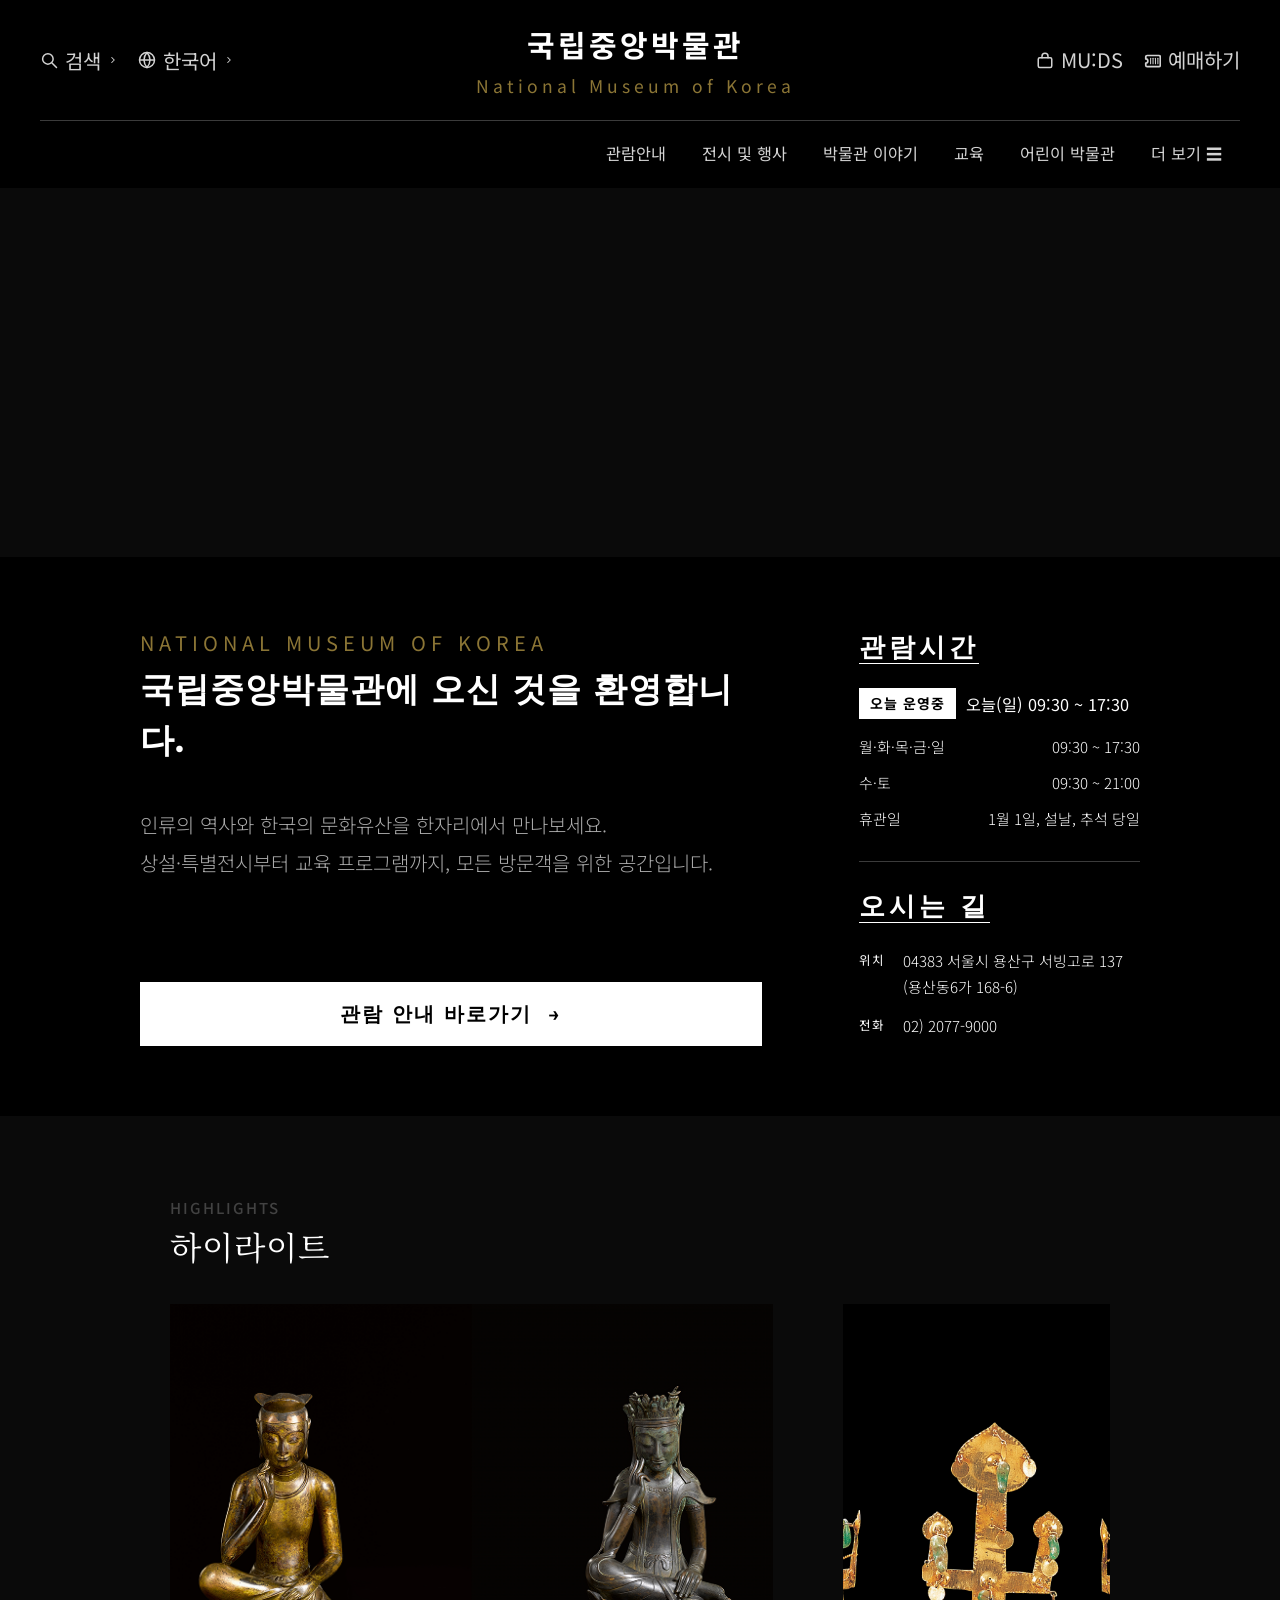
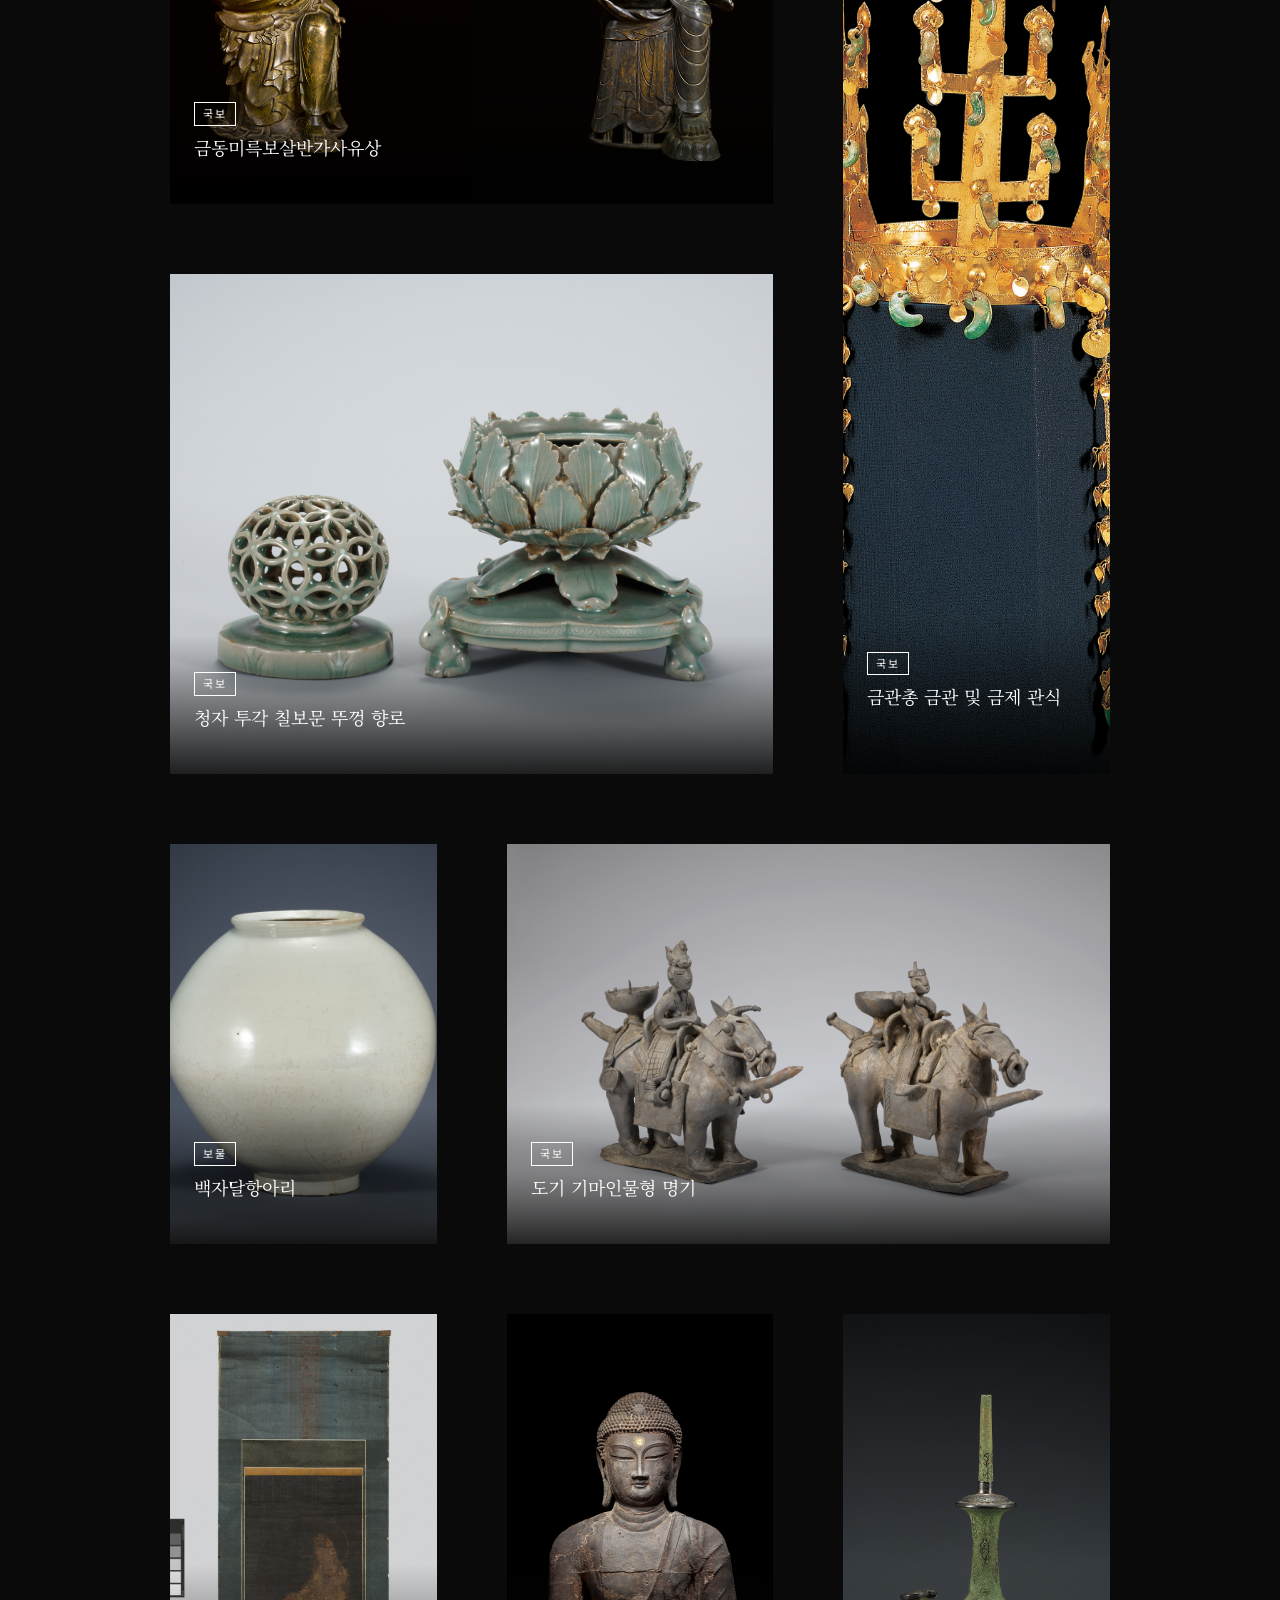
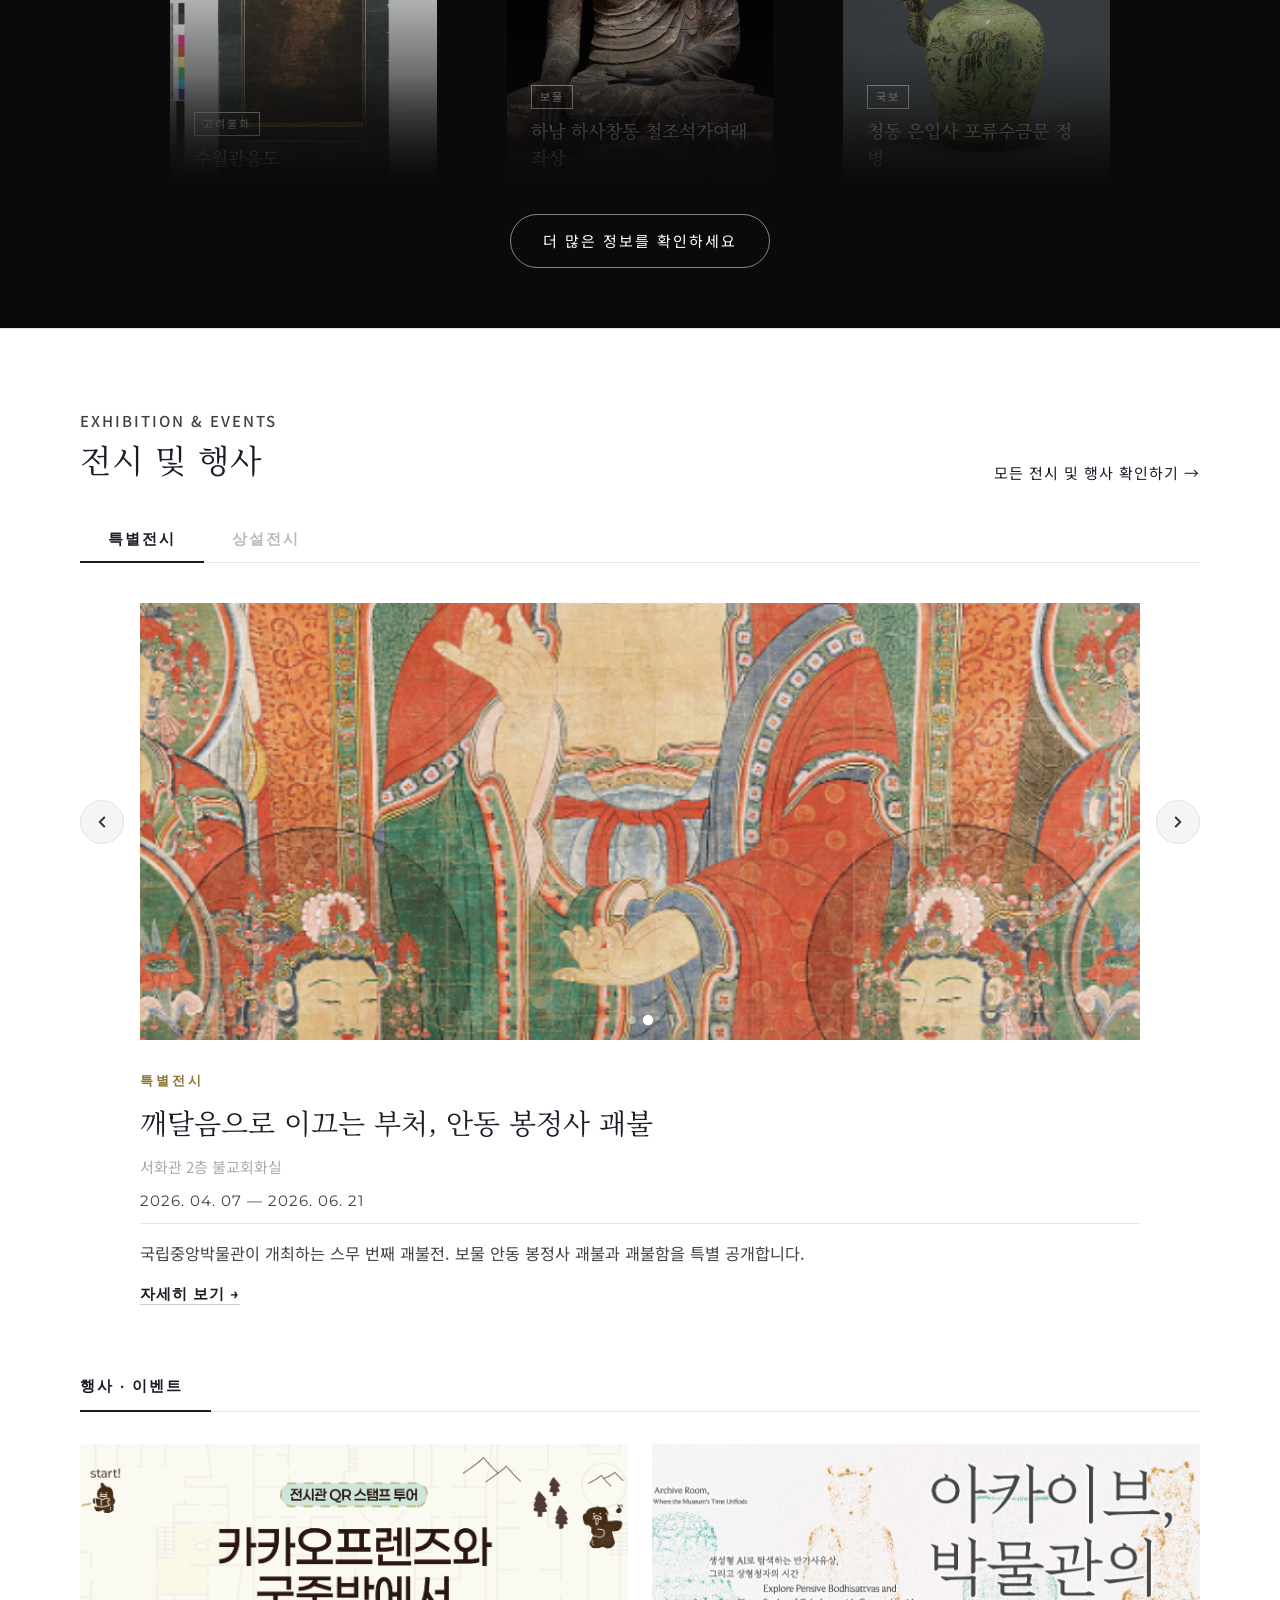
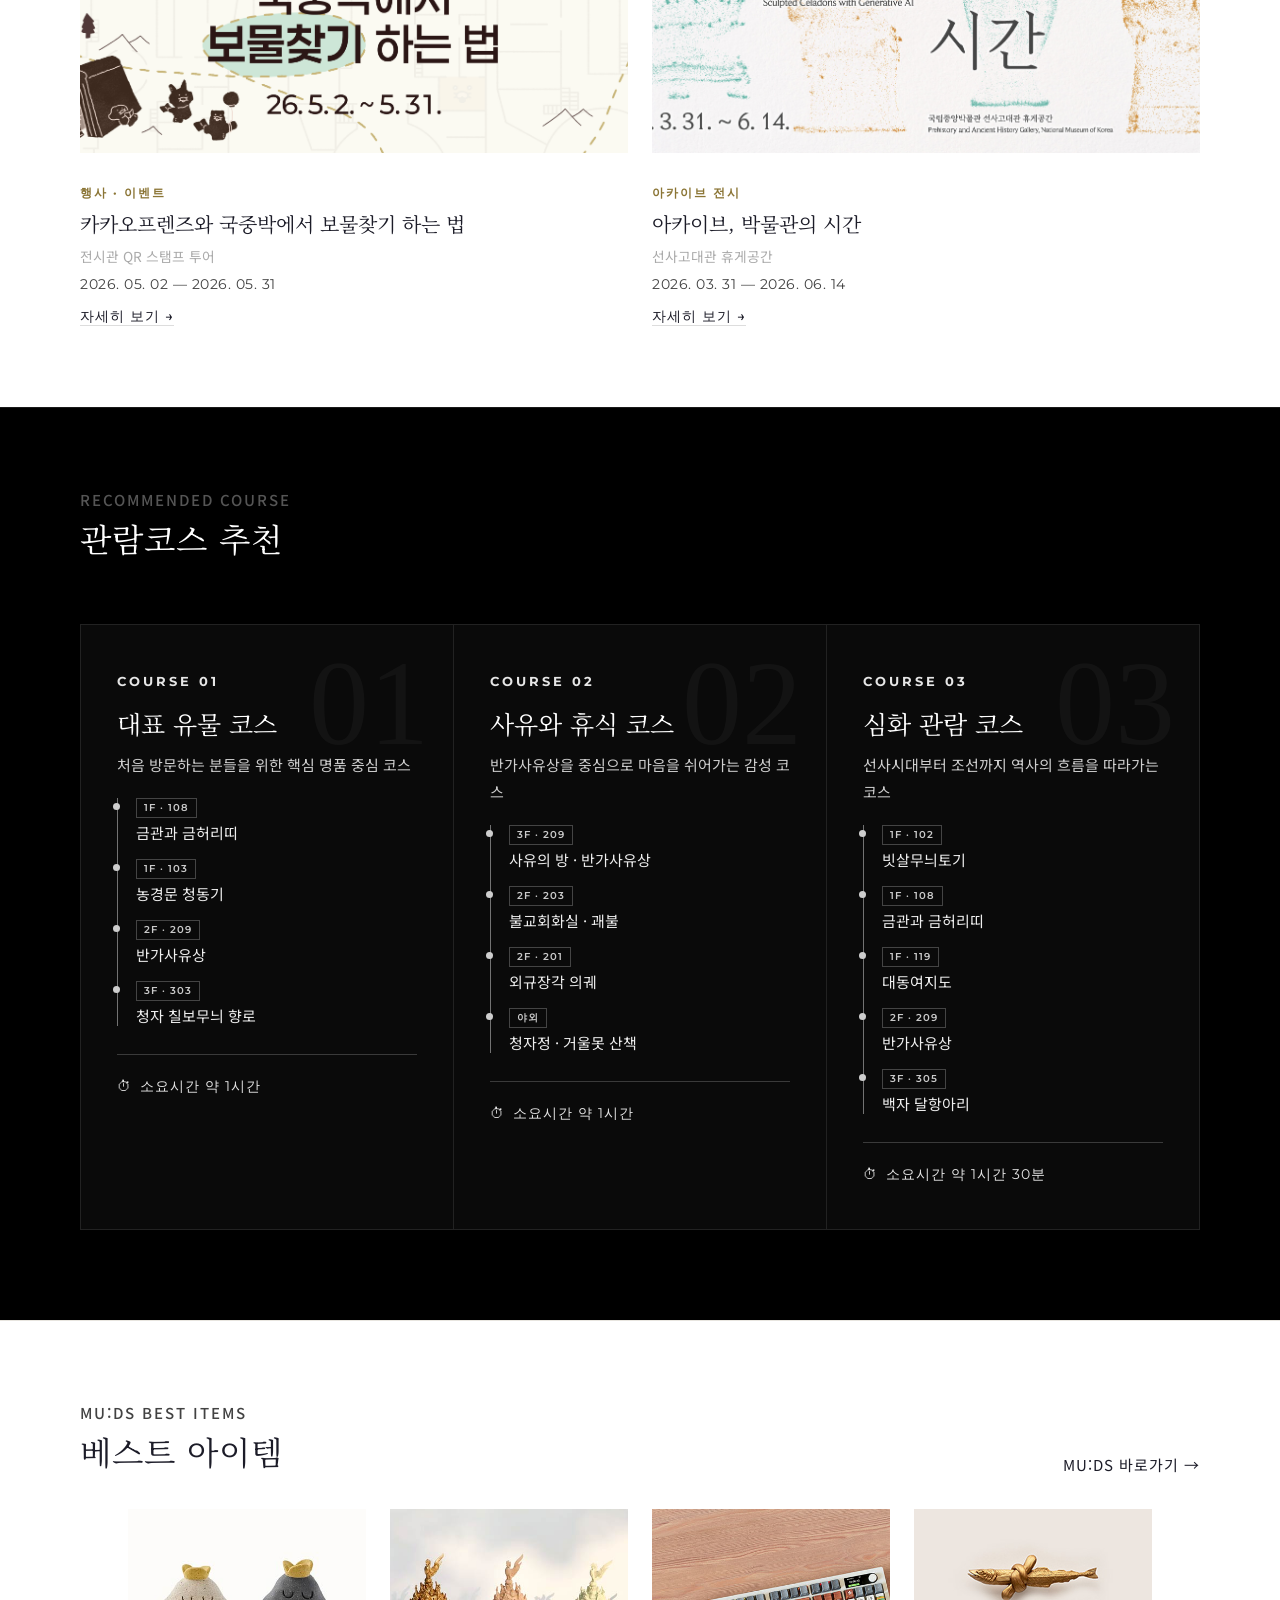
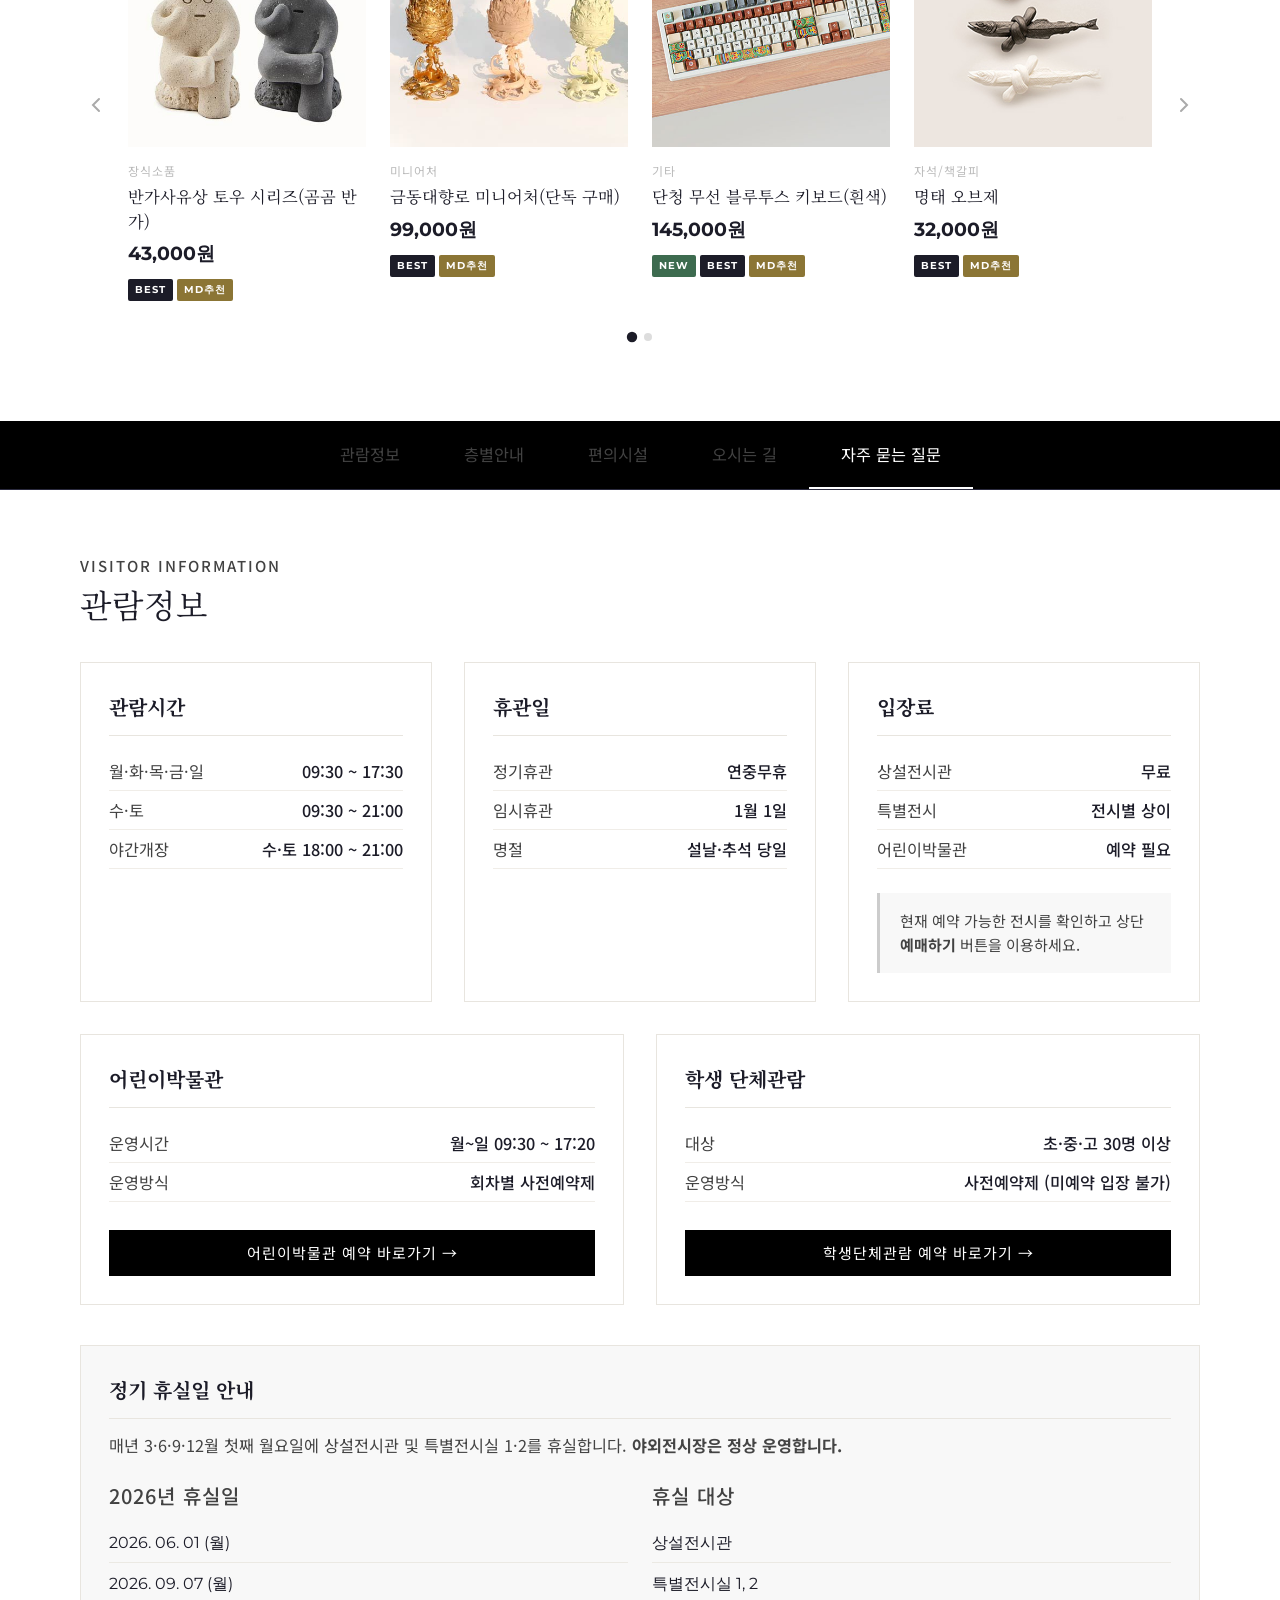
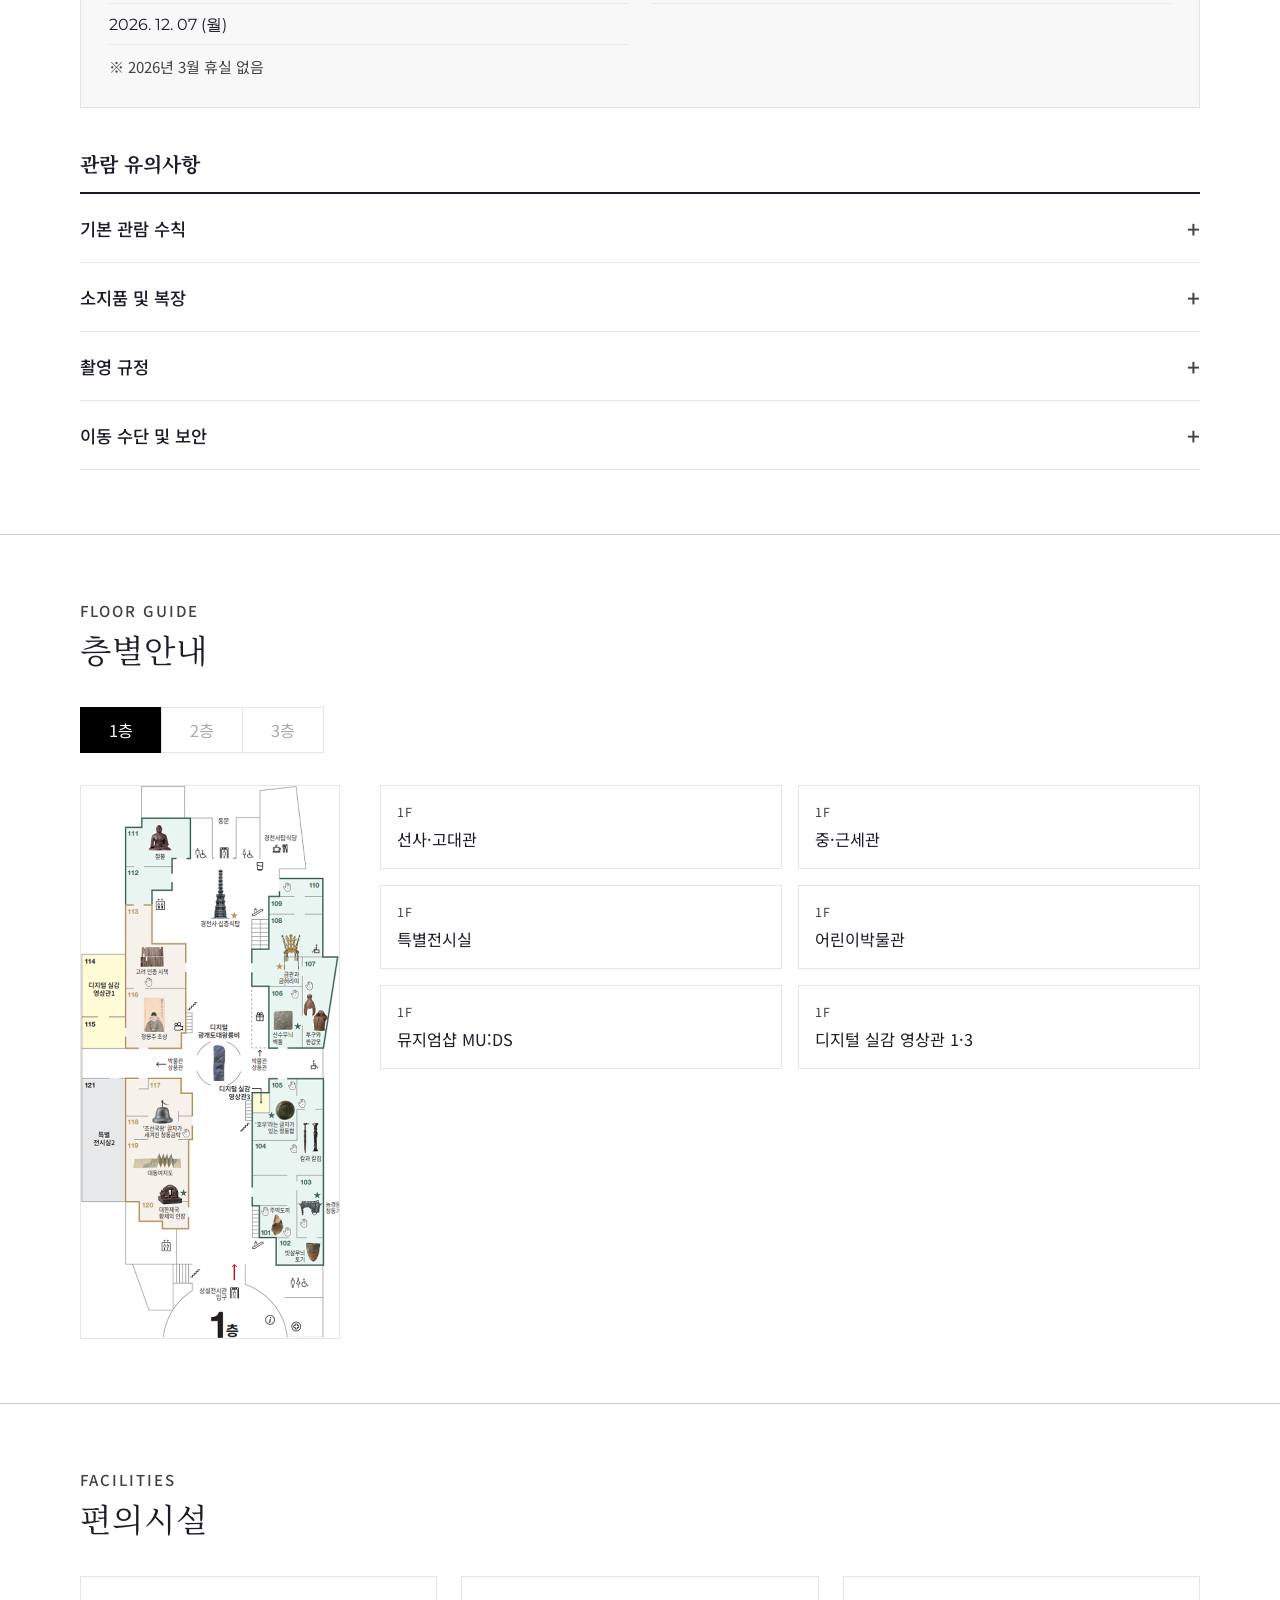
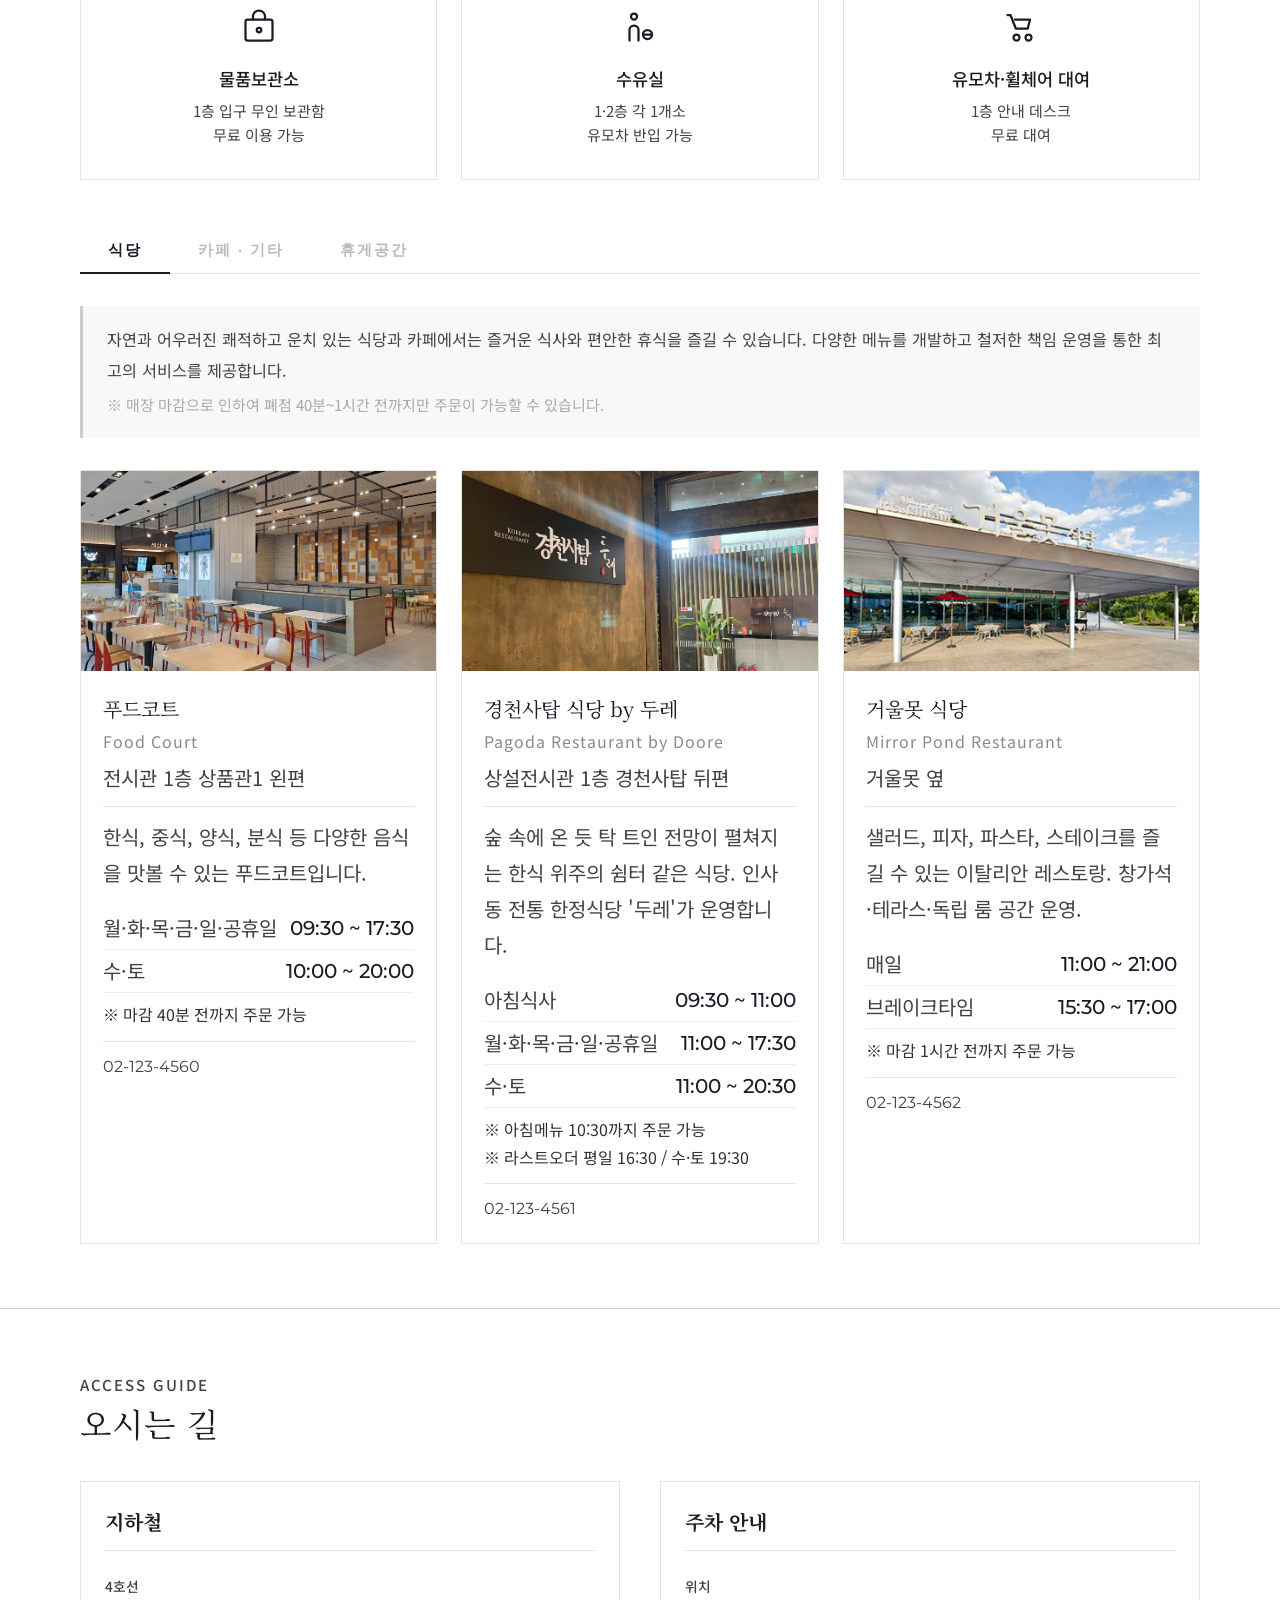
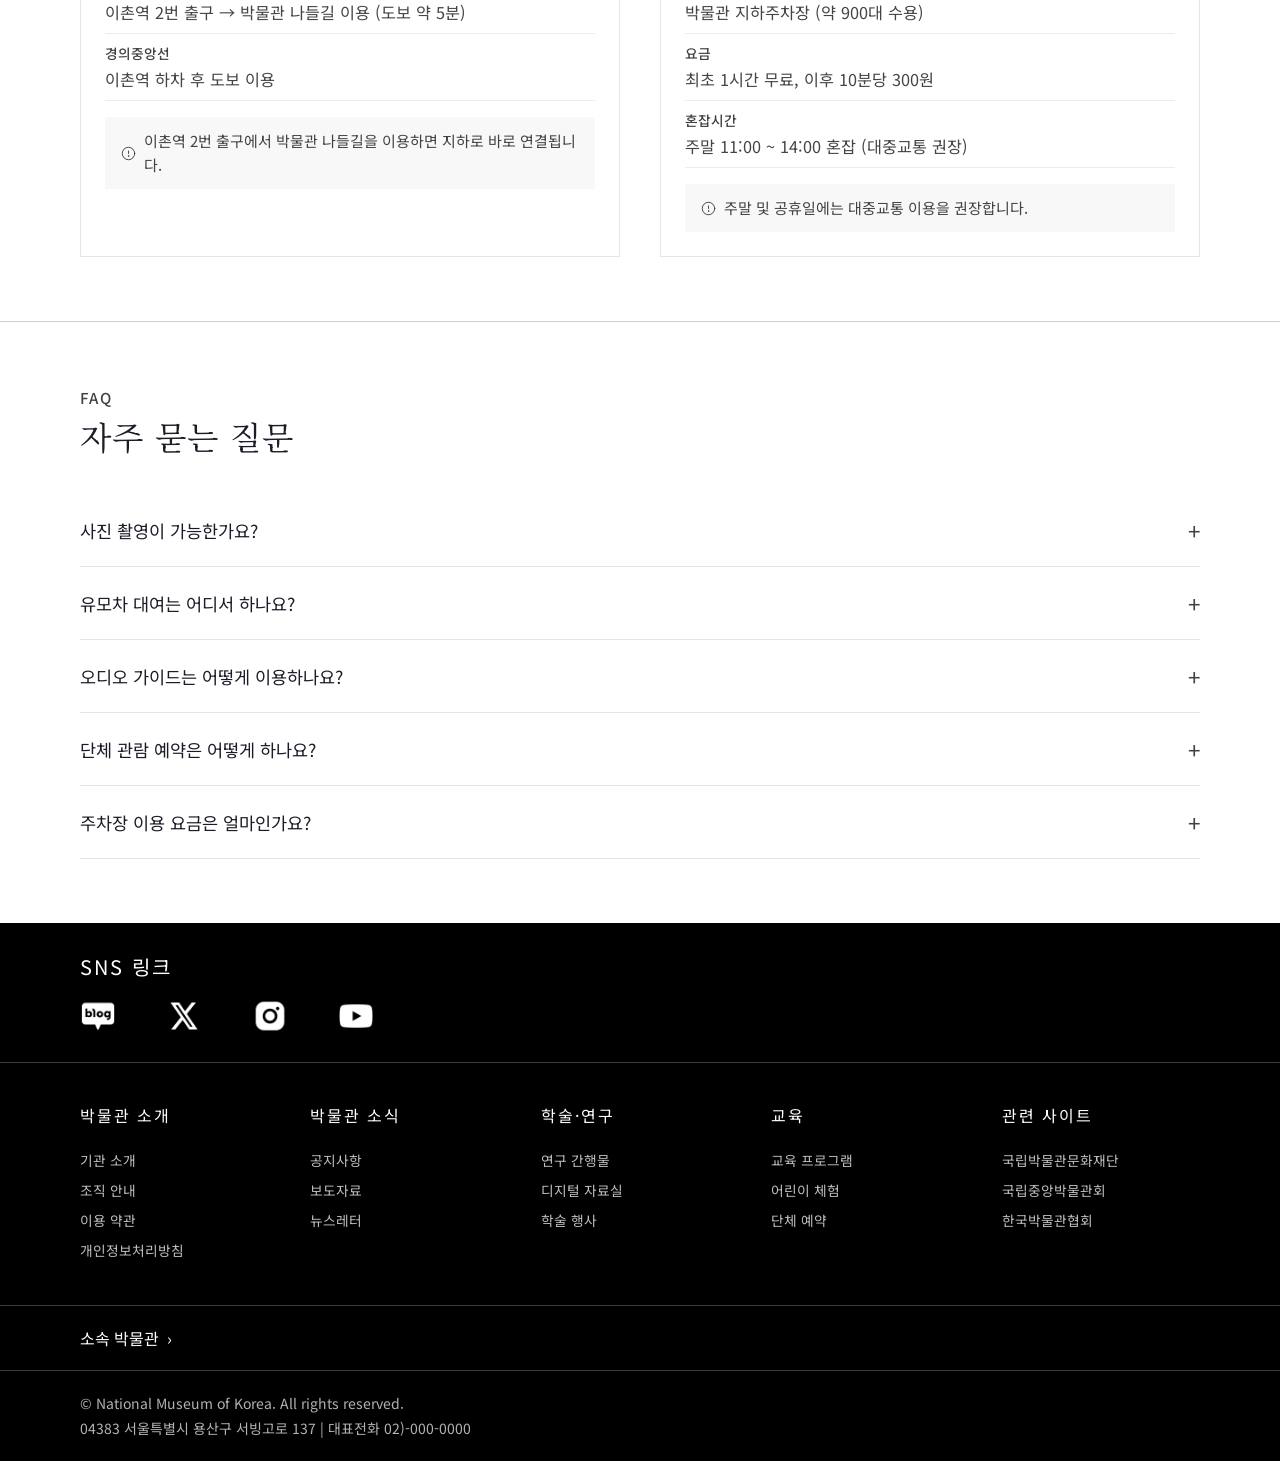
==== main.html @ bf80ae5a "Initial commit" ====
<!DOCTYPE html>
<html lang="ko">
<head>
  <meta charset="UTF-8" />
  <meta name="viewport" content="width=device-width, initial-scale=1.0" />
  <title>국립중앙박물관 - National Museum of Korea</title>
  <link rel="preconnect" href="https://fonts.googleapis.com" />
  <link rel="preconnect" href="https://fonts.gstatic.com" crossorigin />
  <link href="https://fonts.googleapis.com/css2?family=Noto+Serif+KR:wght@300;400;500;600&family=Noto+Sans+KR:wght@300;400;500;700&family=Montserrat:wght@300;400;600;700&display=swap" rel="stylesheet" />
  <link rel="stylesheet" href="css/style.css" />
</head>
<body>

<!-- ===== HEADER ===== -->
<header class="site-header" id="siteHeader">
  <div class="header-util">
    <div class="header-util__left">
      <button class="util-btn util-btn--combined" id="combinedMenuBtn"
              aria-label="검색 및 메뉴" onclick="toggleMegaMenu()">
        <svg class="combined-icon--default" viewBox="0 0 56 46"
             fill="none" stroke="currentColor" stroke-width="5"
             stroke-linecap="round" stroke-linejoin="round" aria-hidden="true">
          <line x1="6" y1="12" x2="20" y2="12"/>
          <line x1="6" y1="23" x2="20" y2="23"/>
          <line x1="6" y1="35" x2="25" y2="35"/>
          <circle cx="38" cy="18" r="11"/>
          <line x1="46" y1="26" x2="56" y2="36"/>
        </svg>
        <svg class="combined-icon--close" viewBox="0 0 24 24"
             fill="none" stroke="currentColor" stroke-width="2.5"
             stroke-linecap="round" aria-hidden="true">
          <line x1="4"  y1="4"  x2="20" y2="20"/>
          <line x1="20" y1="4"  x2="4"  y2="20"/>
        </svg>
      </button>
      <button class="util-btn util-btn--desktop-only" aria-label="검색" onclick="toggleSearch()">
        <svg class="util-icon" viewBox="0 0 24 24" fill="none" stroke="currentColor" stroke-width="2" stroke-linecap="round" aria-hidden="true">
          <circle cx="10.5" cy="10.5" r="7"/>
          <line x1="16" y1="16" x2="22" y2="22"/>
        </svg>
        <span>검색</span>
        <svg class="util-arrow" viewBox="0 0 24 24" fill="none" stroke="currentColor" stroke-width="2.5" stroke-linecap="round" stroke-linejoin="round" aria-hidden="true">
          <polyline points="9 18 15 12 9 6"/>
        </svg>
      </button>
      <div class="lang-wrap util-btn--desktop-only">
        <button class="util-btn" aria-label="언어 선택" onclick="toggleLang()">
          <svg class="util-icon" viewBox="0 0 24 24" fill="none" stroke="currentColor" stroke-width="2" aria-hidden="true">
            <circle cx="12" cy="12" r="10"/>
            <line x1="2" y1="12" x2="22" y2="12"/>
            <path d="M12 2a15.3 15.3 0 0 1 4 10 15.3 15.3 0 0 1-4 10 15.3 15.3 0 0 1-4-10 15.3 15.3 0 0 1 4-10z"/>
          </svg>
          <span>한국어</span>
          <svg class="util-arrow util-arrow--down" viewBox="0 0 24 24" fill="none" stroke="currentColor" stroke-width="2.5" stroke-linecap="round" stroke-linejoin="round" aria-hidden="true">
            <polyline points="9 18 15 12 9 6"/>
          </svg>
        </button>
        <div class="lang-dropdown" id="langDropdown" role="menu">
          <a href="#" role="menuitem">한국어</a>
          <a href="#" role="menuitem">English</a>
          <a href="#" role="menuitem">日本語</a>
          <a href="#" role="menuitem">中文</a>
        </div>
      </div>
    </div>
    <div class="header-util__center">
      <a href="main.html" class="site-logo" aria-label="국립중앙박물관 홈으로">
        <div class="site-logo__kr">국립중앙박물관</div>
        <div class="site-logo__en">National Museum of Korea</div>
      </a>
    </div>
    <div class="header-util__right">
      <a href="#" class="util-btn util-shop" aria-label="뮤지엄샵 MU:DS">
        <svg class="util-icon" viewBox="0 0 24 24" fill="none" stroke="currentColor" stroke-width="2" stroke-linecap="round" stroke-linejoin="round" aria-hidden="true">
          <rect x="3" y="9" width="18" height="13" rx="2"/>
          <path d="M8 9V7a4 4 0 0 1 8 0v2"/>
        </svg>
        <span>MU:DS</span>
      </a>
      <a href="#" class="util-btn util-ticket" aria-label="예매하기">
        <svg class="util-icon" viewBox="0 0 26 15" fill="none" stroke="currentColor" stroke-width="1.5" stroke-linecap="round" stroke-linejoin="round" aria-hidden="true">
          <path d="M6 1h17a2 2 0 0 1 2 2v12a2 2 0 0 1-2 2H6a2 2 0 0 1-2-2v-3a3 3 0 0 0 0-6V3a2 2 0 0 1 2-2z" stroke-width="2.5"/>
          <line x1="11" y1="5" x2="11" y2="13"/>
          <line x1="14.5" y1="5" x2="14.5" y2="13"/>
          <line x1="18" y1="5" x2="18" y2="13"/>
          <line x1="21.5" y1="5" x2="21.5" y2="13"/>
        </svg>
        <span>예매하기</span>
      </a>
    </div>
  </div>
  <nav class="header-nav" aria-label="주요 메뉴">
    <ul class="nav-list" role="menubar">
      <li class="nav-list__item" role="none"><a href="#" role="menuitem">관람안내</a></li>
      <li class="nav-list__item" role="none"><a href="#" role="menuitem">전시 및 행사</a></li>
      <li class="nav-list__item" role="none"><a href="#" role="menuitem">박물관 이야기</a></li>
      <li class="nav-list__item" role="none"><a href="#" role="menuitem">교육</a></li>
      <li class="nav-list__item" role="none"><a href="#" role="menuitem">어린이 박물관</a></li>
      <li class="nav-list__item nav-list__item--toggle" role="none">
        <a href="#" id="menuToggle" role="menuitem" onclick="toggleMegaMenu(); return false;">더 보기 ☰</a>
      </li>
    </ul>
  </nav>
</header>

<div class="search-bar" id="searchBar">
  <div class="search-bar__inner">
    <input type="text" class="search-bar__input" placeholder="검색어를 입력하세요." />
    <button class="search-bar__icon" aria-label="검색 실행">
      <svg viewBox="0 0 24 24" fill="none" stroke="currentColor" stroke-width="2" stroke-linecap="round">
        <circle cx="10.5" cy="10.5" r="7"/><line x1="16" y1="16" x2="22" y2="22"/>
      </svg>
    </button>
  </div>
  <button class="search-bar__close" onclick="closeSearch()" aria-label="검색 닫기">✕</button>
</div>
<div class="search-overlay" id="searchOverlay" onclick="closeSearch()"></div>

<!-- ===== 전체메뉴 패널 ===== -->
<div class="mega-menu" id="megaMenu" aria-hidden="true">
  <div class="mega-menu__inner">
    <div class="mega-menu__search-wrap">
      <div class="mega-menu__search-inner">
        <input type="text" class="mega-menu__search-input" placeholder="검색어를 입력하세요." />
        <button class="mega-menu__search-btn" aria-label="검색 실행">
          <svg viewBox="0 0 24 24" fill="none" stroke="currentColor" stroke-width="2" stroke-linecap="round">
            <circle cx="10.5" cy="10.5" r="7"/><line x1="16" y1="16" x2="22" y2="22"/>
          </svg>
        </button>
      </div>
    </div>
    <div class="mega-menu__main">
      <div class="mega-menu__col">
        <p class="mega-menu__col-title" onclick="toggleMegaCol(this)">관람 <span class="mega-menu__col-arrow">›</span></p>
        <ul class="mega-menu__list">
          <li><a href="#">관람안내</a></li><li><a href="#">전시해설 · 예약하기</a></li>
          <li><a href="#">관람 · 편의시설</a></li><li><a href="#">접근성 안내</a></li><li><a href="#">오시는 길</a></li>
        </ul>
      </div>
      <div class="mega-menu__col">
        <p class="mega-menu__col-title" onclick="toggleMegaCol(this)">전시 · 소장품 <span class="mega-menu__col-arrow">›</span></p>
        <ul class="mega-menu__list">
          <li><a href="#">상설전시</a></li><li><a href="#">특별전시</a></li>
          <li><a href="#">디지털 실감 영상관</a></li><li><a href="#">온라인 전시관</a></li><li><a href="#">소장품 검색</a></li>
        </ul>
      </div>
      <div class="mega-menu__col">
        <p class="mega-menu__col-title" onclick="toggleMegaCol(this)">교육 · 행사 <span class="mega-menu__col-arrow">›</span></p>
        <ul class="mega-menu__list">
          <li><a href="#">교육 프로그램</a></li><li><a href="#">전문교육</a></li>
          <li><a href="#">공연 · 문화행사</a></li><li><a href="#">어린이 박물관</a></li>
        </ul>
      </div>
      <div class="mega-menu__col">
        <p class="mega-menu__col-title" onclick="toggleMegaCol(this)">박물관 안내 <span class="mega-menu__col-arrow">›</span></p>
        <ul class="mega-menu__list">
          <li><a href="#">박물관 소개</a></li><li><a href="#">박물관 소식</a></li>
          <li><a href="#">공지사항</a></li><li><a href="#">학술행사</a></li>
          <li><a href="#">정기간행물</a></li><li><a href="#">도서관</a></li>
        </ul>
      </div>
    </div>
  </div>
</div>

<div class="header-spacer" aria-hidden="true"></div>

<!-- ===== MAIN ===== -->
<main>

  <!-- 섹션 1: 히어로 -->
  <section class="hero" id="hero" aria-label="박물관 소개">
    <div class="hero__video-wrap">
      <video autoplay loop muted playsinline>
        <source src="video/museum.mp4" type="video/mp4">
      </video>
      <div class="hero__video-overlay"></div>
    </div>
    <div class="hero__info">
      <div class="hero__welcome">
        <div class="hero__welcome-body">
          <p class="hero__welcome-sub">NATIONAL MUSEUM OF KOREA</p>
          <h1 class="hero__welcome-title">국립중앙박물관에 오신 것을 환영합니다.</h1>
          <p class="hero__welcome-desc">인류의 역사와 한국의 문화유산을 한자리에서 만나보세요.<br>상설·특별전시부터 교육 프로그램까지, 모든 방문객을 위한 공간입니다.</p>
        </div>
        <a href="#visitInfo" class="hero__welcome-btn">관람 안내 바로가기 &nbsp;→</a>
      </div>
      <div class="hero__divider" aria-hidden="true"></div>
      <div class="hero__right">
        <div class="hero__tabs">
          <button class="hero__tab active" onclick="switchHeroTab(this, 'heroHours')">관람시간</button>
          <button class="hero__tab" onclick="switchHeroTab(this, 'heroAccess')">오시는 길</button>
        </div>
        <div class="hero__hours-wrap active" id="heroHours">
          <a class="hero__info-label" href="#visitInfo" onclick="scrollToSection('visitInfo'); return false;">관람시간</a>
          <div class="hero__hours-today">
            <span class="hero__open-badge">오늘 운영중</span>
            <span class="hero__hours-today-text">오늘(수) 09:30 ~ 21:00</span>
          </div>
          <ul class="hero__hours-list">
            <li class="hero__hours-item"><span>월·화·목·금·일</span><span>09:30 ~ 17:30</span></li>
            <li class="hero__hours-item"><span>수·토</span><span>09:30 ~ 21:00</span></li>
            <li class="hero__hours-item"><span>휴관일</span><span>1월 1일, 설날, 추석 당일</span></li>
          </ul>
        </div>
        <div class="hero__section-divider"></div>
        <div class="hero__access" id="heroAccess">
          <a class="hero__info-label" href="#accessSection" onclick="scrollToSection('accessSection'); return false;">오시는 길</a>
          <ul class="hero__access-list">
            <li class="hero__access-item">
              <span class="hero__access-label">위치</span>
              <span class="hero__access-text">04383 서울시 용산구 서빙고로 137<br>(용산동6가 168-6)</span>
            </li>
            <li class="hero__access-item">
              <span class="hero__access-label">전화</span>
              <span class="hero__access-text">02) 2077-9000</span>
            </li>
          </ul>
        </div>
      </div>
    </div>
  </section>

  <!-- 섹션 2: 하이라이트 -->
  <section class="highlights fade-in" id="highlights" aria-label="하이라이트">
    <div class="section-header">
      <div>
        <p class="section-subtitle">HIGHLIGHTS</p>
        <h2 class="section-title">하이라이트</h2>
      </div>
    </div>
    <div class="highlights__grid">
      <article class="highlight-card highlight-card--big"><div class="highlight-card__img"><img src="img/highlight-01-maitreya.png" alt="금동미륵보살반가사유상"></div><div class="highlight-card__body"><span class="highlight-card__badge">국보</span><h3 class="highlight-card__name">금동미륵보살반가사유상</h3><p class="highlight-card__desc">영원한 사유의 순간, 미소 속에 깃든 천 년의 침묵</p></div></article>
      <article class="highlight-card"><div class="highlight-card__img"><img src="img/highlight-02-gold-crown.jpg" alt="금관총 금관 및 금제 관식"></div><div class="highlight-card__body"><span class="highlight-card__badge">국보</span><h3 class="highlight-card__name">금관총 금관 및 금제 관식</h3><p class="highlight-card__desc">신라 왕족의 영화, 황금빛으로 되살아나다</p></div></article>
      <article class="highlight-card"><div class="highlight-card__img"><img src="img/highlight-03-celadon-incense.jpg" alt="청자 투각 칠보문 뚜껑 향로"></div><div class="highlight-card__body"><span class="highlight-card__badge">국보</span><h3 class="highlight-card__name">청자 투각 칠보문 뚜껑 향로</h3><p class="highlight-card__desc">천 년을 버텨온 고려 비색의 아름다움</p></div></article>
      <article class="highlight-card"><div class="highlight-card__img"><img src="img/highlight-04-moon-jar.jpg" alt="백자달항아리"></div><div class="highlight-card__body"><span class="highlight-card__badge">보물</span><h3 class="highlight-card__name">백자달항아리</h3><p class="highlight-card__desc">넉넉한 여백 속에 담긴 조선의 미학</p></div></article>
      <article class="highlight-card highlight-card--wide"><div class="highlight-card__img"><img src="img/highlight-05-horse-rider.jpg" alt="도기 기마인물형 명기"></div><div class="highlight-card__body"><span class="highlight-card__badge">국보</span><h3 class="highlight-card__name">도기 기마인물형 명기</h3><p class="highlight-card__desc">천오백 년 전 신라인이 빚어낸, 달리는 말 위의 이야기</p></div></article>
      <article class="highlight-card"><div class="highlight-card__img"><img src="img/highlight-06-gwaneum.jpg" alt="수월관음도"></div><div class="highlight-card__body"><span class="highlight-card__badge">고려불화</span><h3 class="highlight-card__name">수월관음도</h3><p class="highlight-card__desc">물 위에 드리운 자비, 고려 불화의 절정</p></div></article>
      <article class="highlight-card"><div class="highlight-card__img"><img src="img/highlight-07-iron-buddha.jpg" alt="하남 하사창동 철조석가여래좌상"></div><div class="highlight-card__body"><span class="highlight-card__badge">보물</span><h3 class="highlight-card__name">하남 하사창동 철조석가여래좌상</h3><p class="highlight-card__desc">철의 무게로 새긴 고요한 깨달음</p></div></article>
      <article class="highlight-card"><div class="highlight-card__img"><img src="img/highlight-08-bronze-ewer.jpg" alt="청동 은입사 포류수금문 정병"></div><div class="highlight-card__body"><span class="highlight-card__badge">국보</span><h3 class="highlight-card__name">청동 은입사 포류수금문 정병</h3><p class="highlight-card__desc">은빛 선율로 새긴 고려 장인의 숨결</p></div></article>
    </div>
    <div class="highlights__cta">
      <a href="#" class="highlights__cta-btn">더 많은 정보를 확인하세요</a>
    </div>
  </section>


  <!-- ===== 섹션 3: 전시 및 행사 ===== -->
  <section class="exhibition fade-in" id="exhibition" aria-label="전시 및 행사">
    <div class="section-header">
      <div>
        <p class="section-subtitle">EXHIBITION &amp; EVENTS</p>
        <h2 class="section-title">전시 및 행사</h2>
      </div>
      <a href="#" class="section-more">모든 전시 및 행사 확인하기 →</a>
    </div>
    <div class="exhibition__tabs" role="tablist">
      <button class="exhibition__tab active" role="tab" onclick="switchExhibitionTab(this, 'special')">특별전시</button>
      <button class="exhibition__tab" role="tab" onclick="switchExhibitionTab(this, 'permanent')">상설전시</button>
    </div>
    <div class="exhi-slider" id="exhiSlider">
      <div class="exhi-slider__stage">
        <button class="exhi-slider__btn exhi-slider__btn--prev" onclick="moveSlide(-1)" aria-label="이전 전시">
          <svg viewBox="0 0 24 24" fill="none" stroke="currentColor" stroke-width="2.5" stroke-linecap="round"><polyline points="15 18 9 12 15 6"/></svg>
        </button>
        <div class="exhi-slider__img-wrap">
          <picture>
            <source media="(max-width: 768px)" srcset="img/exhibition-01-kimhongdo-mobile.png">
            <img class="exhi-slider__img active" data-type="special" src="img/exhibition-01-kimhongdo.jpg" alt="단원 김홍도, 시대를 그리다">
          </picture>
          <picture>
            <source media="(max-width: 768px)" srcset="img/exhibition-02-bongjeongsa-mobile.png">
            <img class="exhi-slider__img" data-type="special" src="img/exhibition-02-bongjeongsa.jpg" alt="안동 봉정사 괘불">
          </picture>
          <picture>
            <source media="(max-width: 768px)" srcset="img/exhibition-03-beauty-mobile.png">
            <img class="exhi-slider__img" data-type="permanent" src="img/exhibition-03-beauty.jpg" alt="아름다움을 나누는 마음">
          </picture>
          <picture>
            <source media="(max-width: 768px)" srcset="img/exhibition-06-seohwagwan-mobile.jpg">
            <img class="exhi-slider__img" data-type="permanent" src="img/exhibition-06-seohwagwan.jpg" alt="서화관 상설전시">
          </picture>
          <div class="exhi-slider__dots" id="exhiDots"></div>
        </div>
        <button class="exhi-slider__btn exhi-slider__btn--next" onclick="moveSlide(1)" aria-label="다음 전시">
          <svg viewBox="0 0 24 24" fill="none" stroke="currentColor" stroke-width="2.5" stroke-linecap="round"><polyline points="9 18 15 12 9 6"/></svg>
        </button>
      </div>
      <div class="exhi-slide-text active" data-type="special">
        <span class="exhi-slide__tag">특별전시</span>
        <h3 class="exhi-slide__title">단원 김홍도, 시대를 그리다</h3>
        <p class="exhi-slide__place">상설전시관 서화실 회화 2실</p>
        <p class="exhi-slide__date">2026. 05. 04 — 2026. 08. 02</p>
        <p class="exhi-slide__desc">김홍도의 예술 세계를 집약적으로 조명하는 전시. 단원풍속도첩을 비롯한 대표작들을 한자리에서 만나보세요.</p>
        <a href="#" class="exhi-slide__link">자세히 보기 →</a>
      </div>
      <div class="exhi-slide-text" data-type="special">
        <span class="exhi-slide__tag">특별전시</span>
        <h3 class="exhi-slide__title">깨달음으로 이끄는 부처, 안동 봉정사 괘불</h3>
        <p class="exhi-slide__place">서화관 2층 불교회화실</p>
        <p class="exhi-slide__date">2026. 04. 07 — 2026. 06. 21</p>
        <p class="exhi-slide__desc">국립중앙박물관이 개최하는 스무 번째 괘불전. 보물 안동 봉정사 괘불과 괘불함을 특별 공개합니다.</p>
        <a href="#" class="exhi-slide__link">자세히 보기 →</a>
      </div>
      <div class="exhi-slide-text" data-type="permanent">
        <span class="exhi-slide__tag">기증유물전</span>
        <h3 class="exhi-slide__title">아름다움을 나누는 마음</h3>
        <p class="exhi-slide__place">상설전시관 기증 4실</p>
        <p class="exhi-slide__date">2026. 04. 20 — 2026. 07. 19</p>
        <p class="exhi-slide__desc">박물관에 새롭게 들어온 최신 기증 문화유산을 특별 공개. 이한철의 이유원 초상 등 9건을 선보입니다.</p>
        <a href="#" class="exhi-slide__link">자세히 보기 →</a>
      </div>
      <div class="exhi-slide-text" data-type="permanent">
        <span class="exhi-slide__tag">상설전시</span>
        <h3 class="exhi-slide__title">서화관 — 한국 전통 미술의 정수</h3>
        <p class="exhi-slide__place">서화관 북쪽 전시공간</p>
        <p class="exhi-slide__date">상시 운영</p>
        <p class="exhi-slide__desc">외규장각 의궤를 비롯해 각 시기의 특징을 잘 대변하는 명품을 서화, 불교회화, 목칠공예 주제에 따라 전시하여 수준 높은 우리 전통 미술을 일목요연하게 감상할 수 있습니다.</p>
        <a href="#" class="exhi-slide__link">자세히 보기 →</a>
      </div>
    </div>
    <div class="exhi-events-header">
      <span class="exhi-events-label">행사 · 이벤트</span>
    </div>
    <div class="exhi-events">
      <article class="exhi-event-card">
        <div class="exhi-event-card__img">
          <img src="img/exhibition-04-kakao.png" alt="카카오프렌즈와 국중박에서 보물찾기 이벤트">
          <div class="exhi-event-card__overlay" aria-hidden="true"></div>
        </div>
        <div class="exhi-event-card__body">
          <span class="exhi-event-card__tag">행사 · 이벤트</span>
          <h3 class="exhi-event-card__title">카카오프렌즈와 국중박에서 보물찾기 하는 법</h3>
          <p class="exhi-event-card__place">전시관 QR 스탬프 투어</p>
          <p class="exhi-event-card__date">2026. 05. 02 — 2026. 05. 31</p>
          <a href="#" class="exhi-event-card__link">자세히 보기 →</a>
        </div>
      </article>
      <article class="exhi-event-card">
        <div class="exhi-event-card__img">
          <img src="img/exhibition-05-archive.jpg" alt="아카이브, 박물관의 시간">
          <div class="exhi-event-card__overlay" aria-hidden="true"></div>
        </div>
        <div class="exhi-event-card__body">
          <span class="exhi-event-card__tag">아카이브 전시</span>
          <h3 class="exhi-event-card__title">아카이브, 박물관의 시간</h3>
          <p class="exhi-event-card__place">선사고대관 휴게공간</p>
          <p class="exhi-event-card__date">2026. 03. 31 — 2026. 06. 14</p>
          <a href="#" class="exhi-event-card__link">자세히 보기 →</a>
        </div>
      </article>
    </div>
  </section>


  <!-- ===== 섹션 4: 관람코스 추천 ===== -->
  <section class="course fade-in" id="course" aria-label="관람코스 추천">
    <div>
      <p class="section-subtitle" style="color:#555;">RECOMMENDED COURSE</p>
      <h2 class="section-title">관람코스 추천</h2>
    </div>
    <ul class="course__grid" role="list">

      <!-- Course 01 -->
      <li class="course-card" role="listitem">
        <div class="course-card__num">01</div>
        <p class="course-card__tag">COURSE 01</p>
        <h3 class="course-card__title">대표 유물 코스</h3>
        <p class="course-card__desc">처음 방문하는 분들을 위한 핵심 명품 중심 코스</p>
        <ul class="course-card__steps">
          <li class="course-card__step">
            <span class="course-card__step-badge">1F · 108</span>
            <span class="course-card__step-name">금관과 금허리띠</span>
          </li>
          <li class="course-card__step">
            <span class="course-card__step-badge">1F · 103</span>
            <span class="course-card__step-name">농경문 청동기</span>
          </li>
          <li class="course-card__step">
            <span class="course-card__step-badge">2F · 209</span>
            <span class="course-card__step-name">반가사유상</span>
          </li>
          <li class="course-card__step">
            <span class="course-card__step-badge">3F · 303</span>
            <span class="course-card__step-name">청자 칠보무늬 향로</span>
          </li>
        </ul>
        <div class="course-card__time"><span>⏱</span><span>소요시간 약 1시간</span></div>
      </li>

      <!-- Course 02 -->
      <li class="course-card" role="listitem">
        <div class="course-card__num">02</div>
        <p class="course-card__tag">COURSE 02</p>
        <h3 class="course-card__title">사유와 휴식 코스</h3>
        <p class="course-card__desc">반가사유상을 중심으로 마음을 쉬어가는 감성 코스</p>
        <ul class="course-card__steps">
          <li class="course-card__step">
            <span class="course-card__step-badge">3F · 209</span>
            <span class="course-card__step-name">사유의 방 · 반가사유상</span>
          </li>
          <li class="course-card__step">
            <span class="course-card__step-badge">2F · 203</span>
            <span class="course-card__step-name">불교회화실 · 괘불</span>
          </li>
          <li class="course-card__step">
            <span class="course-card__step-badge">2F · 201</span>
            <span class="course-card__step-name">외규장각 의궤</span>
          </li>
          <li class="course-card__step">
            <span class="course-card__step-badge">야외</span>
            <span class="course-card__step-name">청자정 · 거울못 산책</span>
          </li>
        </ul>
        <div class="course-card__time"><span>⏱</span><span>소요시간 약 1시간</span></div>
      </li>

      <!-- Course 03 -->
      <li class="course-card" role="listitem">
        <div class="course-card__num">03</div>
        <p class="course-card__tag">COURSE 03</p>
        <h3 class="course-card__title">심화 관람 코스</h3>
        <p class="course-card__desc">선사시대부터 조선까지 역사의 흐름을 따라가는 코스</p>
        <ul class="course-card__steps">
          <li class="course-card__step">
            <span class="course-card__step-badge">1F · 102</span>
            <span class="course-card__step-name">빗살무늬토기</span>
          </li>
          <li class="course-card__step">
            <span class="course-card__step-badge">1F · 108</span>
            <span class="course-card__step-name">금관과 금허리띠</span>
          </li>
          <li class="course-card__step">
            <span class="course-card__step-badge">1F · 119</span>
            <span class="course-card__step-name">대동여지도</span>
          </li>
          <li class="course-card__step">
            <span class="course-card__step-badge">2F · 209</span>
            <span class="course-card__step-name">반가사유상</span>
          </li>
          <li class="course-card__step">
            <span class="course-card__step-badge">3F · 305</span>
            <span class="course-card__step-name">백자 달항아리</span>
          </li>
        </ul>
        <div class="course-card__time"><span>⏱</span><span>소요시간 약 1시간 30분</span></div>
      </li>

    </ul>
  </section>


  <!-- ===== 섹션 5: 뮤지엄 굿즈 ===== -->
  <section class="goods fade-in" id="goods" aria-label="뮤지엄 굿즈">
    <div class="section-header">
      <div>
        <p class="section-subtitle">MU:DS BEST ITEMS</p>
        <h2 class="section-title">베스트 아이템</h2>
      </div>
      <a href="https://www.museumshop.or.kr/kor/product/product_li.do?str_bcode=003000000"
         class="section-more" target="_blank" rel="noopener">MU:DS 바로가기 →</a>
    </div>
    <div class="goods-slider">
      <button class="goods-slider__btn" onclick="moveGoods(-1)" aria-label="이전 상품">
        <svg viewBox="0 0 24 24" fill="none" stroke="currentColor" stroke-width="2" stroke-linecap="round">
          <polyline points="15 18 9 12 15 6"/>
        </svg>
      </button>
      <div class="goods-slider__viewport">
        <ul class="goods-slider__track" id="goodsTrack">
          <li class="goods-card">
            <div class="goods-card__img-wrap"><img src="img/bangasayusang-tou.jpg" alt="반가사유상 토우 시리즈"></div>
            <div class="goods-card__body">
              <p class="goods-card__cat">장식소품</p>
              <p class="goods-card__name">반가사유상 토우 시리즈(곰곰 반가)</p>
              <p class="goods-card__price">43,000원</p>
              <div class="goods-card__badges"><span class="goods-badge goods-badge--best">BEST</span><span class="goods-badge goods-badge--md">MD추천</span></div>
            </div>
          </li>
          <li class="goods-card">
            <div class="goods-card__img-wrap"><img src="img/hyangro-miniature.jpg" alt="금동대향로 미니어처"></div>
            <div class="goods-card__body">
              <p class="goods-card__cat">미니어처</p>
              <p class="goods-card__name">금동대향로 미니어처(단독 구매)</p>
              <p class="goods-card__price">99,000원</p>
              <div class="goods-card__badges"><span class="goods-badge goods-badge--best">BEST</span><span class="goods-badge goods-badge--md">MD추천</span></div>
            </div>
          </li>
          <li class="goods-card">
            <div class="goods-card__img-wrap"><img src="img/dancheong-keyboard.jpg" alt="단청 무선 블루투스 키보드"></div>
            <div class="goods-card__body">
              <p class="goods-card__cat">기타</p>
              <p class="goods-card__name">단청 무선 블루투스 키보드(흰색)</p>
              <p class="goods-card__price">145,000원</p>
              <div class="goods-card__badges"><span class="goods-badge goods-badge--new">NEW</span><span class="goods-badge goods-badge--best">BEST</span><span class="goods-badge goods-badge--md">MD추천</span></div>
            </div>
          </li>
          <li class="goods-card">
            <div class="goods-card__img-wrap"><img src="img/myeongtae-object.jpg" alt="명태 오브제"></div>
            <div class="goods-card__body">
              <p class="goods-card__cat">자석/책갈피</p>
              <p class="goods-card__name">명태 오브제</p>
              <p class="goods-card__price">32,000원</p>
              <div class="goods-card__badges"><span class="goods-badge goods-badge--best">BEST</span><span class="goods-badge goods-badge--md">MD추천</span></div>
            </div>
          </li>
          <li class="goods-card">
            <div class="goods-card__img-wrap"><img src="img/silla-saucebowl.jpg" alt="신라의 미소 소스볼 세트"></div>
            <div class="goods-card__body">
              <p class="goods-card__cat">접시/그릇</p>
              <p class="goods-card__name">신라의 미소 소스볼 세트</p>
              <p class="goods-card__price">25,000원</p>
              <div class="goods-card__badges"><span class="goods-badge goods-badge--best">BEST</span></div>
            </div>
          </li>
          <li class="goods-card">
            <div class="goods-card__img-wrap"><img src="img/hogeon-airpods.jpg" alt="호건 에어팟 케이스"></div>
            <div class="goods-card__body">
              <p class="goods-card__cat">모바일 액세서리</p>
              <p class="goods-card__name">호건 에어팟 케이스</p>
              <p class="goods-card__price">18,000원</p>
              <div class="goods-card__badges"><span class="goods-badge goods-badge--best">BEST</span></div>
            </div>
          </li>
          <li class="goods-card">
            <div class="goods-card__img-wrap"><img src="img/joseon-gatsgeun.jpg" alt="조선의 멋, 갓끈"></div>
            <div class="goods-card__body">
              <p class="goods-card__cat">기타</p>
              <p class="goods-card__name">조선의 멋, 갓끈</p>
              <p class="goods-card__price">32,000원</p>
              <div class="goods-card__badges"><span class="goods-badge goods-badge--new">NEW</span></div>
            </div>
          </li>
        </ul>
      </div>
      <button class="goods-slider__btn" onclick="moveGoods(1)" aria-label="다음 상품">
        <svg viewBox="0 0 24 24" fill="none" stroke="currentColor" stroke-width="2" stroke-linecap="round">
          <polyline points="9 18 15 12 9 6"/>
        </svg>
      </button>
    </div>
    <div class="goods-slider__dots" id="goodsDots"></div>
  </section>


  <!-- 스크롤 스파이 네비 -->
  <nav class="scrollspy-nav" id="scrollspyNav" aria-label="방문 정보 메뉴">
    <ul class="scrollspy-nav__list" role="tablist">
      <li class="scrollspy-nav__item active" data-target="visitInfo" onclick="scrollToSection('visitInfo')">관람정보</li>
      <li class="scrollspy-nav__item" data-target="floorGuide" onclick="scrollToSection('floorGuide')">층별안내</li>
      <li class="scrollspy-nav__item" data-target="facilitiesSection" onclick="scrollToSection('facilitiesSection')">편의시설</li>
      <li class="scrollspy-nav__item" data-target="accessSection" onclick="scrollToSection('accessSection')">오시는 길</li>
      <li class="scrollspy-nav__item" data-target="faqSection" onclick="scrollToSection('faqSection')">자주 묻는 질문</li>
    </ul>
  </nav>

  <!-- 섹션 6: 방문정보 -->
  <div class="visit" id="visitSection">
    <section class="visit-info" id="visitInfo" aria-label="관람정보" role="tabpanel">
      <div class="section-header"><div><p class="section-subtitle">VISITOR INFORMATION</p><h2 class="section-title">관람정보</h2></div></div>
      <div class="visit-info__grid">
        <div class="visit-info__card"><h3 class="visit-info__card-title">관람시간</h3><ul><li class="visit-info__item"><span class="visit-info__item-label">월·화·목·금·일</span><span class="visit-info__item-value">09:30 ~ 17:30</span></li><li class="visit-info__item"><span class="visit-info__item-label">수·토</span><span class="visit-info__item-value">09:30 ~ 21:00</span></li><li class="visit-info__item"><span class="visit-info__item-label">야간개장</span><span class="visit-info__item-value">수·토 18:00 ~ 21:00</span></li></ul></div>
        <div class="visit-info__card"><h3 class="visit-info__card-title">휴관일</h3><ul><li class="visit-info__item"><span class="visit-info__item-label">정기휴관</span><span class="visit-info__item-value">연중무휴</span></li><li class="visit-info__item"><span class="visit-info__item-label">임시휴관</span><span class="visit-info__item-value">1월 1일</span></li><li class="visit-info__item"><span class="visit-info__item-label">명절</span><span class="visit-info__item-value">설날·추석 당일</span></li></ul></div>
        <div class="visit-info__card"><h3 class="visit-info__card-title">입장료</h3><ul><li class="visit-info__item"><span class="visit-info__item-label">상설전시관</span><span class="visit-info__item-value">무료</span></li><li class="visit-info__item"><span class="visit-info__item-label">특별전시</span><span class="visit-info__item-value">전시별 상이</span></li><li class="visit-info__item"><span class="visit-info__item-label">어린이박물관</span><span class="visit-info__item-value">예약 필요</span></li></ul><div class="visit-info__notice">현재 예약 가능한 전시를 확인하고 상단 <strong>예매하기</strong> 버튼을 이용하세요.</div></div>
      </div>
      <!-- ── 어린이박물관 + 학생단체 ── -->
<div class="visit-sub-grid">

  <div class="visit-sub-card">
    <h3 class="visit-sub-card__title">어린이박물관</h3>
    <ul class="visit-sub-card__list">
      <li class="visit-info__item">
        <span class="visit-info__item-label">운영시간</span>
        <span class="visit-info__item-value">월~일 09:30 ~ 17:20</span>
      </li>
      <li class="visit-info__item">
        <span class="visit-info__item-label">운영방식</span>
        <span class="visit-info__item-value">회차별 사전예약제</span>
      </li>
    </ul>
    <a href="#" class="visit-sub-card__btn">어린이박물관 예약 바로가기 →</a>
  </div>

  <div class="visit-sub-card">
    <h3 class="visit-sub-card__title">학생 단체관람</h3>
    <ul class="visit-sub-card__list">
      <li class="visit-info__item">
        <span class="visit-info__item-label">대상</span>
        <span class="visit-info__item-value">초·중·고 30명 이상</span>
      </li>
      <li class="visit-info__item">
        <span class="visit-info__item-label">운영방식</span>
        <span class="visit-info__item-value">사전예약제 (미예약 입장 불가)</span>
      </li>
    </ul>
    <a href="#" class="visit-sub-card__btn">학생단체관람 예약 바로가기 →</a>
  </div>

</div>


<!-- ── 휴실일 안내 ── -->
<div class="visit-closure">
  <h3 class="visit-closure__title">정기 휴실일 안내</h3>
  <p class="visit-closure__desc">
    매년 3·6·9·12월 첫째 월요일에 상설전시관 및 특별전시실 1·2를 휴실합니다.
    <strong>야외전시장은 정상 운영합니다.</strong>
  </p>
  <div class="visit-closure__grid">
    <div class="visit-closure__item">
      <span class="visit-closure__label">2026년 휴실일</span>
      <ul class="visit-closure__dates">
        <li>2026. 06. 01 (월)</li>
        <li>2026. 09. 07 (월)</li>
        <li>2026. 12. 07 (월)</li>
      </ul>
      <p class="visit-closure__note">※ 2026년 3월 휴실 없음</p>
    </div>
    <div class="visit-closure__item">
      <span class="visit-closure__label">휴실 대상</span>
      <ul class="visit-closure__dates">
        <li>상설전시관</li>
        <li>특별전시실 1, 2</li>
      </ul>
    </div>
  </div>
</div>


<!-- ── 관람 유의사항 ── -->
<div class="visit-guidelines">
  <h3 class="visit-guidelines__title">관람 유의사항</h3>
  <ul class="guideline-list">

    <li class="guideline-item">
      <button class="guideline-item__q" aria-expanded="false" onclick="toggleGuideline(this)">
        <span>기본 관람 수칙</span>
        <span class="guideline-item__icon">+</span>
      </button>
      <ul class="guideline-item__list">
        <li>박물관 전 구역 금연</li>
        <li>음식물 반입 금지</li>
        <li>안내견 외 반려동물 출입 금지</li>
        <li>전시실 입장 전 휴대전화 무음 또는 진동 전환 권장</li>
        <li>전시관 내 정숙 유지 및 뛰는 행위 금지</li>
        <li>전시물 접촉 및 훼손 행위 금지</li>
        <li>마스크 착용은 방역지침에 따라 자율 착용</li>
      </ul>
    </li>

    <li class="guideline-item">
      <button class="guideline-item__q" aria-expanded="false" onclick="toggleGuideline(this)">
        <span>소지품 및 복장</span>
        <span class="guideline-item__icon">+</span>
      </button>
      <ul class="guideline-item__list">
        <li>배낭 및 백팩은 1층 물품보관함 이용</li>
        <li>바퀴 달린 신발 착용 시 입장 불가</li>
        <li>슬리퍼 등 관람 환경을 해치는 복장 자제</li>
      </ul>
    </li>

    <li class="guideline-item">
      <button class="guideline-item__q" aria-expanded="false" onclick="toggleGuideline(this)">
        <span>촬영 규정</span>
        <span class="guideline-item__icon">+</span>
      </button>
      <ul class="guideline-item__list">
        <li>상설전시관 내 대부분의 전시물은 플래시 없이 개인 촬영 가능</li>
        <li>플래시, 삼각대, 셀카봉, 짐벌 사용 촬영 금지</li>
        <li>상업적 촬영 금지</li>
      </ul>
    </li>

    <li class="guideline-item">
      <button class="guideline-item__q" aria-expanded="false" onclick="toggleGuideline(this)">
        <span>이동 수단 및 보안</span>
        <span class="guideline-item__icon">+</span>
      </button>
      <ul class="guideline-item__list">
        <li>야외 관람로 내 자전거, 킥보드, 인라인스케이트, 스케이트보드 이용 금지</li>
        <li>2024. 06. 11부터 문화유산 보호 및 안전을 위해 보안검색대 운영 중</li>
        <li>소지품 확인 절차에 협조 부탁드립니다.</li>
      </ul>
    </li>

  </ul>
</div>
    </section>

    <!-- ===== 층별안내: 지도 이미지 + 전시실 목록 ===== -->
    <section class="floor-guide" id="floorGuide" aria-label="층별안내" role="tabpanel">
      <div class="section-header"><div><p class="section-subtitle">FLOOR GUIDE</p><h2 class="section-title">층별안내</h2></div></div>
      <div class="floor-tabs" role="tablist">
        <button class="floor-tab active" role="tab" onclick="switchFloor(this, 'floor1')">1층</button>
        <button class="floor-tab" role="tab" onclick="switchFloor(this, 'floor2')">2층</button>
        <button class="floor-tab" role="tab" onclick="switchFloor(this, 'floor3')">3층</button>
      </div>

      <!-- 1층 -->
      <div class="floor-content active" id="floor1">
        <div class="floor-map">
          <img src="img/map-floor1.png" alt="1층 층별 안내도">
        </div>
        <div class="floor-rooms">
          <div class="floor-room"><div class="floor-room__floor">1F</div>선사·고대관</div>
          <div class="floor-room"><div class="floor-room__floor">1F</div>중·근세관</div>
          <div class="floor-room"><div class="floor-room__floor">1F</div>특별전시실</div>
          <div class="floor-room"><div class="floor-room__floor">1F</div>어린이박물관</div>
          <div class="floor-room"><div class="floor-room__floor">1F</div>뮤지엄샵 MU:DS</div>
          <div class="floor-room"><div class="floor-room__floor">1F</div>디지털 실감 영상관 1·3</div>
        </div>
      </div>

      <!-- 2층 -->
      <div class="floor-content" id="floor2">
        <div class="floor-map">
          <img src="img/map-floor2.png" alt="2층 층별 안내도">
        </div>
        <div class="floor-rooms">
          <div class="floor-room"><div class="floor-room__floor">2F</div>서화관</div>
          <div class="floor-room"><div class="floor-room__floor">2F</div>기증관</div>
          <div class="floor-room"><div class="floor-room__floor">2F</div>사유의 방</div>
          <div class="floor-room"><div class="floor-room__floor">2F</div>디지털 실감 영상관 2</div>
          <div class="floor-room"><div class="floor-room__floor">2F</div>으뜸홀 카페</div>
          <div class="floor-room"><div class="floor-room__floor">2F</div>도서관</div>
        </div>
      </div>

      <!-- 3층 -->
      <div class="floor-content" id="floor3">
        <div class="floor-map">
          <img src="img/map-floor3.png" alt="3층 층별 안내도">
        </div>
        <div class="floor-rooms">
          <div class="floor-room"><div class="floor-room__floor">3F</div>조각·공예관</div>
          <div class="floor-room"><div class="floor-room__floor">3F</div>세계문화관</div>
          <div class="floor-room"><div class="floor-room__floor">3F</div>감각전시실</div>
          <div class="floor-room"><div class="floor-room__floor">3F</div>뮷즈 브랜드 홍보관</div>
          <div class="floor-room"><div class="floor-room__floor">3F</div>사유공간 찻집</div>
        </div>
      </div>
    </section>
<section class="facilities" id="facilitiesSection" aria-label="편의시설" role="tabpanel">
  <div class="section-header">
    <div>
      <p class="section-subtitle">FACILITIES</p>
      <h2 class="section-title">편의시설</h2>
    </div>
  </div>

  <!-- ── 항상 보이는 편의 서비스 카드 3개 ── -->
  <ul class="facilities__grid" role="list">
    <li class="facility-card" role="listitem">
      <div class="facility-card__icon">
        <svg viewBox="0 0 24 24" fill="none" stroke="currentColor"
             stroke-width="1.5" stroke-linecap="round" stroke-linejoin="round">
          <rect x="3" y="7" width="18" height="14" rx="1.5"/>
          <path d="M8 7V5a4 4 0 0 1 8 0v2"/>
          <circle cx="12" cy="14" r="1.5"/>
        </svg>
      </div>
      <h3 class="facility-card__name">물품보관소</h3>
      <p class="facility-card__desc">1층 입구 무인 보관함<br>무료 이용 가능</p>
    </li>
    <li class="facility-card" role="listitem">
      <div class="facility-card__icon">
        <svg viewBox="0 0 24 24" fill="none" stroke="currentColor"
             stroke-width="1.5" stroke-linecap="round" stroke-linejoin="round">
          <circle cx="8" cy="5" r="2"/>
          <path d="M5 21v-7a3 3 0 0 1 6 0v7"/>
          <circle cx="17" cy="17" r="3"/>
          <line x1="14" y1="17" x2="20" y2="17"/>
        </svg>
      </div>
      <h3 class="facility-card__name">수유실</h3>
      <p class="facility-card__desc">1·2층 각 1개소<br>유모차 반입 가능</p>
    </li>
    <li class="facility-card" role="listitem">
      <div class="facility-card__icon">
        <svg viewBox="0 0 24 24" fill="none" stroke="currentColor"
             stroke-width="1.5" stroke-linecap="round" stroke-linejoin="round">
          <path d="M3 4h2l3.5 9h8L18 7H8"/>
          <circle cx="9"  cy="19" r="2"/>
          <circle cx="17" cy="19" r="2"/>
        </svg>
      </div>
      <h3 class="facility-card__name">유모차·휠체어 대여</h3>
      <p class="facility-card__desc">1층 안내 데스크<br>무료 대여</p>
    </li>
  </ul>

  <!-- ── 식당 / 카페·기타 / 휴게공간 탭 ── -->
  <div class="facility-tabs-wrap">
    <div class="facility-tabs" role="tablist">
      <button class="facility-tab active" role="tab"
              onclick="switchFacilityTab(this, 'facRestaurant')">식당</button>
      <button class="facility-tab" role="tab"
              onclick="switchFacilityTab(this, 'facCafe')">카페 · 기타</button>
      <button class="facility-tab" role="tab"
              onclick="switchFacilityTab(this, 'facRest')">휴게공간</button>
    </div>

    <!-- ===== 식당 탭 ===== -->
    <div class="facility-tab-content active" id="facRestaurant">
      <p class="facility-intro">
        자연과 어우러진 쾌적하고 운치 있는 식당과 카페에서는 즐거운 식사와 편안한 휴식을 즐길 수 있습니다.
        다양한 메뉴를 개발하고 철저한 책임 운영을 통한 최고의 서비스를 제공합니다.
        <span class="facility-intro__note">※ 매장 마감으로 인하여 폐점 40분~1시간 전까지만 주문이 가능할 수 있습니다.</span>
      </p>
      <div class="restaurant-grid">

        <!-- 푸드코트 -->
        <article class="restaurant-card">
          <div class="restaurant-card__img">
            <img src="img/facility-foodcourt.jpg" alt="푸드코트">
          </div>
          <div class="restaurant-card__body">
            <h3 class="restaurant-card__name">푸드코트</h3>
            <p class="restaurant-card__name-en">Food Court</p>
            <p class="restaurant-card__location">전시관 1층 상품관1 왼편</p>
            <p class="restaurant-card__desc">한식, 중식, 양식, 분식 등 다양한 음식을 맛볼 수 있는 푸드코트입니다.</p>
            <dl class="restaurant-card__hours-list">
              <div class="restaurant-card__hours-row">
                <dt>월·화·목·금·일·공휴일</dt><dd>09:30 ~ 17:30</dd>
              </div>
              <div class="restaurant-card__hours-row">
                <dt>수·토</dt><dd>10:00 ~ 20:00</dd>
              </div>
            </dl>
            <p class="restaurant-card__note">※ 마감 40분 전까지 주문 가능</p>
            <p class="restaurant-card__phone">02-123-4560</p>
          </div>
        </article>

        <!-- 경천사탑 식당 -->
        <article class="restaurant-card">
          <div class="restaurant-card__img">
            <img src="img/facility-pagoda.jpg" alt="경천사탑 식당 by 두레">
          </div>
          <div class="restaurant-card__body">
            <h3 class="restaurant-card__name">경천사탑 식당 by 두레</h3>
            <p class="restaurant-card__name-en">Pagoda Restaurant by Doore</p>
            <p class="restaurant-card__location">상설전시관 1층 경천사탑 뒤편</p>
            <p class="restaurant-card__desc">숲 속에 온 듯 탁 트인 전망이 펼쳐지는 한식 위주의 쉼터 같은 식당. 인사동 전통 한정식당 '두레'가 운영합니다.</p>
            <dl class="restaurant-card__hours-list">
              <div class="restaurant-card__hours-row">
                <dt>아침식사</dt><dd>09:30 ~ 11:00</dd>
              </div>
              <div class="restaurant-card__hours-row">
                <dt>월·화·목·금·일·공휴일</dt><dd>11:00 ~ 17:30</dd>
              </div>
              <div class="restaurant-card__hours-row">
                <dt>수·토</dt><dd>11:00 ~ 20:30</dd>
              </div>
            </dl>
            <p class="restaurant-card__note">
              ※ 아침메뉴 10:30까지 주문 가능<br>
              ※ 라스트오더 평일 16:30 / 수·토 19:30
            </p>
            <p class="restaurant-card__phone">02-123-4561</p>
          </div>
        </article>

        <!-- 거울못 식당 -->
        <article class="restaurant-card">
          <div class="restaurant-card__img">
            <img src="img/facility-mirrorpond.jpg" alt="거울못 식당">
          </div>
          <div class="restaurant-card__body">
            <h3 class="restaurant-card__name">거울못 식당</h3>
            <p class="restaurant-card__name-en">Mirror Pond Restaurant</p>
            <p class="restaurant-card__location">거울못 옆</p>
            <p class="restaurant-card__desc">샐러드, 피자, 파스타, 스테이크를 즐길 수 있는 이탈리안 레스토랑. 창가석·테라스·독립 룸 공간 운영.</p>
            <dl class="restaurant-card__hours-list">
              <div class="restaurant-card__hours-row">
                <dt>매일</dt><dd>11:00 ~ 21:00</dd>
              </div>
              <div class="restaurant-card__hours-row">
                <dt>브레이크타임</dt><dd>15:30 ~ 17:00</dd>
              </div>
            </dl>
            <p class="restaurant-card__note">※ 마감 1시간 전까지 주문 가능</p>
            <p class="restaurant-card__phone">02-123-4562</p>
          </div>
        </article>

      </div>
    </div><!-- /facRestaurant -->


    <!-- ===== 카페·기타 탭 ===== -->
    <div class="facility-tab-content" id="facCafe">
      <p class="facility-intro">
        자연과 어우러진 레스토랑과 카페에서 편안한 휴식을 즐길 수 있습니다.
        <span class="facility-intro__note">※ 매장 마감으로 인하여 폐점 15분~1시간 전까지만 주문이 가능할 수 있습니다.</span>
      </p>
<div class="cafe-grid">

  <!-- 으뜸홀 카페 -->
  <article class="cafe-card">
    <div class="cafe-card__img">
      <img src="img/facility-cafe-euddeum.jpg" alt="으뜸홀 카페">
    </div>
    <div class="cafe-card__header">
      <h3 class="cafe-card__name">으뜸홀 카페</h3>
      <span class="cafe-card__brand">이디야 커피</span>
    </div>
    <p class="cafe-card__location">으뜸홀 2층</p>
    <p class="cafe-card__desc">남산 전망이 보이는 쾌적한 휴식 공간</p>
    <span class="cafe-card__badge cafe-card__badge--noto">take-out 불가</span>
    <div class="cafe-card__info">
      <div class="cafe-card__info-row"><span>월·화·목·금·일·공휴일</span><span>09:30 ~ 17:15</span></div>
      <div class="cafe-card__info-row"><span>수·토</span><span>09:30 ~ 20:15</span></div>
      <p class="cafe-card__note">※ 폐점 15분 전까지 주문</p>
      <p class="cafe-card__phone">02-123-4563</p>
    </div>
  </article>

  <!-- 사유 공간 찻집 -->
  <article class="cafe-card">
    <div class="cafe-card__img">
      <img src="img/facility-cafe-sayu.jpg" alt="사유 공간 찻집">
    </div>
    <div class="cafe-card__header">
      <h3 class="cafe-card__name">사유 공간 찻집</h3>
      <span class="cafe-card__brand">이디야 커피</span>
    </div>
    <p class="cafe-card__location">전시관 3층 동쪽</p>
    <p class="cafe-card__desc">한국의 전통차를 마시며 관람 피로를 회복할 수 있는 아늑한 공간</p>
    <span class="cafe-card__badge cafe-card__badge--noto">take-out 불가</span>
    <div class="cafe-card__info">
      <div class="cafe-card__info-row"><span>매일</span><span>09:30 ~ 16:45</span></div>
      <p class="cafe-card__note">※ 폐점 15분 전까지 주문</p>
      <p class="cafe-card__phone">02-123-4564</p>
    </div>
  </article>

  <!-- 버금홀 카페 -->
  <article class="cafe-card">
    <div class="cafe-card__img">
      <img src="img/facility-cafe-beokgeum.jpg" alt="버금홀 카페">
    </div>
    <div class="cafe-card__header">
      <h3 class="cafe-card__name">버금홀 카페</h3>
      <span class="cafe-card__brand">이디야 커피</span>
    </div>
    <p class="cafe-card__location">서관 문화상품점 옆 · 좌석 없음</p>
    <p class="cafe-card__desc">향긋한 커피향이 가득한 프리미엄 디저트 카페</p>
    <span class="cafe-card__badge cafe-card__badge--take">take-out 전문점</span>
    <div class="cafe-card__info">
      <div class="cafe-card__info-row"><span>월·화·목·금·일·공휴일</span><span>09:30 ~ 17:15</span></div>
      <div class="cafe-card__info-row"><span>수·토</span><span>09:30 ~ 20:15</span></div>
      <p class="cafe-card__note">※ 폐점 15분 전까지 주문</p>
      <p class="cafe-card__phone">02-123-4565</p>
    </div>
  </article>

  <!-- 용 카페 -->
  <article class="cafe-card">
    <div class="cafe-card__img">
      <img src="img/facility-cafe-yong.jpg" alt="용 카페">
    </div>
    <div class="cafe-card__header">
      <h3 class="cafe-card__name">용 카페</h3>
      <span class="cafe-card__brand">이디야 커피</span>
    </div>
    <p class="cafe-card__location">극장 '용' 로비</p>
    <p class="cafe-card__desc">커피 및 베이커리 테이크아웃 전문점. 공연장 내부 음식물 반입 불가.</p>
    <span class="cafe-card__badge cafe-card__badge--take">take-out 전문점</span>
    <div class="cafe-card__info">
      <div class="cafe-card__info-row"><span>화·목·금·토·일</span><span>09:30 ~ 17:30</span></div>
      <div class="cafe-card__info-row"><span>수</span><span>12:00 ~ 20:30</span></div>
      <p class="cafe-card__note">※ 월요일 휴점 · 폐점 30분 전까지 주문</p>
      <p class="cafe-card__phone">02-123-4566</p>
    </div>
  </article>

  <!-- 야외 카페 -->
  <article class="cafe-card">
    <div class="cafe-card__img">
      <img src="img/facility-cafe-outdoor.jpg" alt="야외 카페">
    </div>
    <div class="cafe-card__header">
      <h3 class="cafe-card__name">야외 카페</h3>
      <span class="cafe-card__brand">이디야 커피</span>
    </div>
    <p class="cafe-card__location">서문 입구 (편의점 오른편)</p>
    <p class="cafe-card__desc">야외 테라스에서 커피와 프리미엄 디저트를 즐길 수 있습니다.</p>
    <div class="cafe-card__info">
      <div class="cafe-card__info-row"><span>월·화·목·금·일·공휴일</span><span>09:30 ~ 17:15</span></div>
      <div class="cafe-card__info-row"><span>수·토</span><span>09:30 ~ 20:15</span></div>
      <p class="cafe-card__note">※ 폐점 15분 전까지 주문</p>
      <p class="cafe-card__phone">02-123-4567</p>
    </div>
  </article>

  <!-- 투썸플레이스 -->
  <article class="cafe-card">
    <div class="cafe-card__img">
      <img src="img/facility-cafe-twosome.jpg" alt="투썸플레이스">
    </div>
    <div class="cafe-card__header">
      <h3 class="cafe-card__name">투썸플레이스</h3>
      <span class="cafe-card__brand">TWOSOME PLACE</span>
    </div>
    <p class="cafe-card__location">서문 입구 (편의점 오른편)</p>
    <p class="cafe-card__desc">커피와 프리미엄 디저트를 즐길 수 있습니다.</p>
    <div class="cafe-card__info">
      <div class="cafe-card__info-row"><span>월·화·목·금·일·공휴일</span><span>09:30 ~ 17:30</span></div>
      <div class="cafe-card__info-row"><span>수·토</span><span>10:00 ~ 19:30</span></div>
      <p class="cafe-card__note">※ 마감 임박 시 일부 메뉴 조기 마감 가능</p>
      <p class="cafe-card__phone">02-123-4568</p>
    </div>
  </article>

  <!-- 편의점 -->
  <article class="cafe-card">
    <div class="cafe-card__img">
      <img src="img/facility-convenience.jpg" alt="편의점">
    </div>
    <div class="cafe-card__header">
      <h3 class="cafe-card__name">편의점</h3>
      <span class="cafe-card__brand">Convenience Store</span>
    </div>
    <p class="cafe-card__location">야외 부속 A동 (박물관 나들길 입구)</p>
    <p class="cafe-card__desc">박물관 관람 중 긴급히 필요한 생활물품을 구입하실 수 있습니다.</p>
    <div class="cafe-card__info">
      <div class="cafe-card__info-row"><span>매일</span><span>08:00 ~ 21:00</span></div>
      <p class="cafe-card__phone">02-123-4569</p>
    </div>
  </article>

</div>
    </div><!-- /facCafe -->


    <!-- ===== 휴게공간 탭 ===== -->
    <div class="facility-tab-content" id="facRest">
<div class="rest-grid">

  <!-- 후원광장 -->
  <article class="rest-card">
    <div class="rest-card__img">
      <img src="img/facility-rest-huwon.jpg" alt="후원광장 휴게공간">
    </div>
    <h3 class="rest-card__name">후원광장 휴게공간</h3>
    <p class="rest-card__location">열린마당 뒤편 모란못 주변</p>
    <ul class="rest-card__info">
      <li><span class="rest-card__label">시설</span><span>파고라 2동 · 야외테이블 20개</span></li>
      <li><span class="rest-card__label">수용인원</span><span>최대 160명</span></li>
      <li><span class="rest-card__label">식사</span><span class="rest-card__ok">가능</span></li>
    </ul>
  </article>

  <!-- 거울못 휴게공간 -->
  <article class="rest-card">
    <div class="rest-card__img">
      <img src="img/facility-rest-mirror.jpg" alt="거울못 휴게공간">
    </div>
    <h3 class="rest-card__name">거울못 휴게공간</h3>
    <p class="rest-card__location">거울못 주변 · 거울못 식당 옥상</p>
    <ul class="rest-card__info">
      <li><span class="rest-card__label">시설</span><span>파고라 4동 · 야외테이블 17개, 원형테이블 1개, 연식의자</span></li>
      <li><span class="rest-card__label">수용인원</span><span>최대 145명</span></li>
      <li><span class="rest-card__label">식사</span><span class="rest-card__ok">가능</span></li>
    </ul>
  </article>

  <!-- 전시동 동문앞 -->
  <article class="rest-card">
    <div class="rest-card__img">
      <img src="img/facility-rest-east.jpg" alt="전시동 동문앞 휴게공간">
    </div>
    <h3 class="rest-card__name">전시동 동문앞 휴게공간</h3>
    <p class="rest-card__location">출입구 주변</p>
    <ul class="rest-card__info">
      <li><span class="rest-card__label">시설</span><span>야외테이블 13개</span></li>
      <li><span class="rest-card__label">수용인원</span><span>최대 104명</span></li>
      <li><span class="rest-card__label">식사</span><span class="rest-card__ok">가능</span></li>
    </ul>
  </article>

  <!-- 석조물정원 -->
  <article class="rest-card">
    <div class="rest-card__img">
      <img src="img/facility-rest-sculpture.jpg" alt="석조물정원 휴게공간">
    </div>
    <h3 class="rest-card__name">석조물정원 휴게공간</h3>
    <p class="rest-card__location">정문 동쪽 석조물 정원 주변</p>
    <ul class="rest-card__info">
      <li><span class="rest-card__label">시설</span><span>파고라 1동 · 야외테이블 24개</span></li>
      <li><span class="rest-card__label">수용인원</span><span>최대 192명</span></li>
      <li><span class="rest-card__label">식사</span><span class="rest-card__ok">가능</span></li>
    </ul>
  </article>

  <!-- 다목적실 -->
  <article class="rest-card rest-card--special">
    <div class="rest-card__img">
      <img src="img/facility-rest-multipurpose.jpg" alt="다목적실">
    </div>
    <h3 class="rest-card__name">다목적실</h3>
    <p class="rest-card__location">교육관 1층</p>
    <p class="rest-card__desc">초·중·고 학생 단체 및 유치원·어린이집 단체 관람객 도시락 식사 가능</p>
    <ul class="rest-card__info">
      <li><span class="rest-card__label">수용인원</span><span>최대 60명</span></li>
      <li><span class="rest-card__label">운영시간</span><span>월~금 11:00 ~ 14:00 (공휴일·휴관일 제외)</span></li>
      <li><span class="rest-card__label">이용방법</span><span>선착순 자율 이용 (30분 이내)</span></li>
    </ul>
  </article>

</div>
    </div><!-- /facRest -->

  </div><!-- /facility-tabs-wrap -->
</section>
    <section class="access-guide" id="accessSection" aria-label="오시는 길" role="tabpanel">
      <div class="section-header"><div><p class="section-subtitle">ACCESS GUIDE</p><h2 class="section-title">오시는 길</h2></div></div>
      <div class="access-guide__grid">
        <div class="access-item"><h3 class="access-item__title">지하철</h3><div class="access-item__row"><span class="access-item__label">4호선</span><span class="access-item__value">이촌역 2번 출구 → 박물관 나들길 이용 (도보 약 5분)</span></div><div class="access-item__row"><span class="access-item__label">경의중앙선</span><span class="access-item__value">이촌역 하차 후 도보 이용</span></div><p <p class="access-tip">
  <svg class="access-tip__icon" viewBox="0 0 24 24" fill="none"
       stroke="currentColor" stroke-width="1.5"
       stroke-linecap="round" stroke-linejoin="round">
    <circle cx="12" cy="12" r="10"/>
    <line x1="12" y1="8" x2="12" y2="12"/>
    <circle cx="12" cy="16" r="0.5" fill="currentColor"/>
  </svg>
  이촌역 2번 출구에서 박물관 나들길을 이용하면 지하로 바로 연결됩니다.
</p></div>
        <div class="access-item"><h3 class="access-item__title">주차 안내</h3><div class="access-item__row"><span class="access-item__label">위치</span><span class="access-item__value">박물관 지하주차장 (약 900대 수용)</span></div><div class="access-item__row"><span class="access-item__label">요금</span><span class="access-item__value">최초 1시간 무료, 이후 10분당 300원</span></div><div class="access-item__row"><span class="access-item__label">혼잡시간</span><span class="access-item__value">주말 11:00 ~ 14:00 혼잡 (대중교통 권장)</span></div><p class="access-tip">
  <svg class="access-tip__icon" viewBox="0 0 24 24" fill="none"
       stroke="currentColor" stroke-width="1.5"
       stroke-linecap="round" stroke-linejoin="round">
    <circle cx="12" cy="12" r="10"/>
    <line x1="12" y1="8" x2="12" y2="12"/>
    <circle cx="12" cy="16" r="0.5" fill="currentColor"/>
  </svg>
  주말 및 공휴일에는 대중교통 이용을 권장합니다.
</p></div>
      </div>
    </section>
    <section class="faq" id="faqSection" aria-label="자주 묻는 질문" role="tabpanel">
      <div class="section-header"><div><p class="section-subtitle">FAQ</p><h2 class="section-title">자주 묻는 질문</h2></div></div>
      <ul class="faq__list">
        <li class="faq-item"><button class="faq-item__question" aria-expanded="false" onclick="toggleFaq(this)"><span>사진 촬영이 가능한가요?</span><span class="faq-item__icon">+</span></button><div class="faq-item__answer">상설전시관 내 대부분의 전시물은 플래시 없이 개인 사진 촬영이 가능합니다.</div></li>
        <li class="faq-item"><button class="faq-item__question" aria-expanded="false" onclick="toggleFaq(this)"><span>유모차 대여는 어디서 하나요?</span><span class="faq-item__icon">+</span></button><div class="faq-item__answer">유모차 대여는 1층 물품보관소 옆 안내 데스크에서 가능합니다.</div></li>
        <li class="faq-item"><button class="faq-item__question" aria-expanded="false" onclick="toggleFaq(this)"><span>오디오 가이드는 어떻게 이용하나요?</span><span class="faq-item__icon">+</span></button><div class="faq-item__answer">국립중앙박물관 공식 앱을 다운로드하시면 무료로 오디오 가이드를 이용하실 수 있습니다.</div></li>
        <li class="faq-item"><button class="faq-item__question" aria-expanded="false" onclick="toggleFaq(this)"><span>단체 관람 예약은 어떻게 하나요?</span><span class="faq-item__icon">+</span></button><div class="faq-item__answer">10인 이상 단체 관람은 홈페이지 또는 전화(02-000-0000)를 통해 사전 예약하실 수 있습니다.</div></li>
        <li class="faq-item"><button class="faq-item__question" aria-expanded="false" onclick="toggleFaq(this)"><span>주차장 이용 요금은 얼마인가요?</span><span class="faq-item__icon">+</span></button><div class="faq-item__answer">최초 1시간은 무료이며, 이후 10분당 300원이 부과됩니다.</div></li>
      </ul>
    </section>
  </div>

</main>

<!-- ===== FOOTER ===== -->
<footer class="site-footer" aria-label="사이트 정보">
  <div class="footer-sns">
    <p class="footer-sns__title">SNS 링크</p>
<ul class="footer-sns__list">
  <li><a href="#" class="footer-sns__item" aria-label="블로그">
    <img src="img/blog-icon.png" alt="블로그">
  </a></li>
  <li><a href="#" class="footer-sns__item" aria-label="X(트위터)">
    <img src="img/X-icon.png" alt="X(트위터)">
  </a></li>
  <li><a href="#" class="footer-sns__item" aria-label="인스타그램">
    <img src="img/instagram-icon.png" alt="인스타그램">
  </a></li>
  <li><a href="#" class="footer-sns__item" aria-label="유튜브">
    <img src="img/youtube-icon.png" alt="유튜브">
  </a></li>
</ul>  </div>
  <nav class="footer-nav">
    <div><p class="footer-nav__title">박물관 소개</p><a href="#" class="footer-nav__link">기관 소개</a><a href="#" class="footer-nav__link">조직 안내</a><a href="#" class="footer-nav__link">이용 약관</a><a href="#" class="footer-nav__link">개인정보처리방침</a></div>
    <div><p class="footer-nav__title">박물관 소식</p><a href="#" class="footer-nav__link">공지사항</a><a href="#" class="footer-nav__link">보도자료</a><a href="#" class="footer-nav__link">뉴스레터</a></div>
    <div><p class="footer-nav__title">학술·연구</p><a href="#" class="footer-nav__link">연구 간행물</a><a href="#" class="footer-nav__link">디지털 자료실</a><a href="#" class="footer-nav__link">학술 행사</a></div>
    <div><p class="footer-nav__title">교육</p><a href="#" class="footer-nav__link">교육 프로그램</a><a href="#" class="footer-nav__link">어린이 체험</a><a href="#" class="footer-nav__link">단체 예약</a></div>
    <div><p class="footer-nav__title">관련 사이트</p><a href="#" class="footer-nav__link">국립박물관문화재단</a><a href="#" class="footer-nav__link">국립중앙박물관회</a><a href="#" class="footer-nav__link">한국박물관협회</a></div>
  </nav>
  <div class="footer-affiliate">
    <button class="footer-affiliate__btn" onclick="toggleAffiliate()" aria-expanded="false" aria-controls="affiliateList">소속 박물관 <span class="footer-affiliate__arrow">›</span>
    </button>
    <ul class="footer-affiliate__list" id="affiliateList" role="list">
      <li><a href="#" class="footer-affiliate__item">국립경주박물관</a></li><li><a href="#" class="footer-affiliate__item">국립광주박물관</a></li><li><a href="#" class="footer-affiliate__item">국립전주박물관</a></li><li><a href="#" class="footer-affiliate__item">국립대구박물관</a></li><li><a href="#" class="footer-affiliate__item">국립부여박물관</a></li><li><a href="#" class="footer-affiliate__item">국립공주박물관</a></li><li><a href="#" class="footer-affiliate__item">국립진주박물관</a></li><li><a href="#" class="footer-affiliate__item">국립청주박물관</a></li><li><a href="#" class="footer-affiliate__item">국립김해박물관</a></li><li><a href="#" class="footer-affiliate__item">국립제주박물관</a></li><li><a href="#" class="footer-affiliate__item">국립춘천박물관</a></li><li><a href="#" class="footer-affiliate__item">국립나주박물관</a></li><li><a href="#" class="footer-affiliate__item">국립익산박물관</a></li>
    </ul>
  </div>
  <div class="footer-bottom">
    <p class="footer-bottom__copy">© National Museum of Korea. All rights reserved.<br>04383 서울특별시 용산구 서빙고로 137 | 대표전화 02)-000-0000</p>
  </div>
</footer>

<script src="js/common.js"></script>

<nav class="bottom-nav">
  <a href="#" class="bottom-nav__item">관람안내</a>
  <a href="#" class="bottom-nav__item">전시·행사</a>
  <a href="#" class="bottom-nav__item">교육</a>
  <a href="#" class="bottom-nav__item">어린이 박물관</a>
</nav>

<button class="top-btn" id="topBtn" onclick="window.scrollTo({top:0, behavior:'smooth'})" aria-label="맨 위로">
  <svg viewBox="0 0 24 24" fill="none" stroke="currentColor" stroke-width="2.5" stroke-linecap="round" stroke-linejoin="round" width="20" height="20">
    <polyline points="18 15 12 9 6 15"/>
  </svg>
</button>

</body>
</html>
---- css/style.css ----
/* ===== RESET & BASE ===== */
*, *::before, *::after { box-sizing: border-box; margin: 0; padding: 0; }
html { scroll-behavior: smooth; font-size: 20px; background: #000; }
body { font-family: 'Noto Sans KR', sans-serif; background: #fff; color: var(--text); line-height: 1.6; overscroll-behavior: none; }
a { text-decoration: none; color: inherit; }
ul { list-style: none; }
button { cursor: pointer; font-family: inherit; border: none; background: none; outline: none; }
img { max-width: 100%; display: block; }

/* ===== CSS VARIABLES ===== */
/*
  변수 정리 기준 (실제 색상 기준으로 이름 통일):
  ─────────────────────────────────────────────
  [제거]  --gold      #ffffff → --white 로 통합 (동일값)
  [제거]  --dark2     #000000 → --dark  로 통합 (동일값)
  [변경]  --gold-dark #8b6914 → --amber #8b7535 (실제 쓰이는 값으로 수정)
  [변경]  --olive     #d6d6d6 → --silver         (실제 색에 맞게 개명)
  [변경]  --dark3     #111120 → --dark-footer     (용도 명확화)
  [추가]  --section-padding 80px (섹션 수직 패딩 통일)
*/
:root {
  /* ── 배경 계열 ── */
  --dark:           #000000;  /* 헤더, 히어로, 코스 섹션 배경 */
  --dark-footer:    #000000;  /* 푸터 전용 배경 */
  --light:          #f8f8f8;  /* 카드/안내박스 내부 배경 */
  --white:          #ffffff;  /* 순백 배경 및 다크 섹션 강조색 */

  /* ── 텍스트 계열 ── */
  --text:           #1c1c28;  /* 본문 기본색 */
  --text-sub:       #444444;  /* 보조 텍스트 */
  --gray:           #424242;  /* 힌트 텍스트, 레이블 */

  /* ── 강조/포인트 계열 ── */
  --amber:          #8b7535;  /* 로고 영문, 전시 태그 (따뜻한 황갈색) */
  --silver:         #d6d6d6;  /* 메가메뉴 컬럼 타이틀 (밝은 회색) */

  /* ── 구분선 ── */
  --border:         #e8e5df;  /* 카드, 섹션 구분선 (따뜻한 베이지 계열) */

  /* ── 레이아웃 ── */
  --header-padding:  40px;
  --nav-padding-v:   20px;
  --section-padding: 80px;    /* 주요 섹션 수직 패딩 */
}

.img-placeholder { background: #d4d0c8; display: flex; align-items: center; justify-content: center; color: #999; font-size: 0.75rem; width: 100%; }

/* ===== HEADER ===== */
.site-header { position: fixed; top: 0; left: 0; right: 0; z-index: 1000; transition: transform 0.3s ease; }
.site-header.hide { transform: translateY(-100%); }
.header-util { background: var(--dark); padding: 20px var(--header-padding); display: flex; align-items: center; justify-content: space-between; }
.header-util__left  { display: flex; align-items: center; gap: 20px; }
.header-util__center { text-align: center; }
.header-util__right { display: flex; align-items: center; gap: 20px; }
.util-btn { display: flex; align-items: center; gap: 7px; color: #d3d3d3; font-size: 1rem; cursor: pointer; transition: color 0.2s; background: none; border: none; text-decoration: none; }
.util-btn:hover { color: var(--white); }
.util-icon { width: 18px; height: 18px; flex-shrink: 0; }
.util-arrow { width: 10px; height: 10px; flex-shrink: 0; transition: transform 0.2s; }
.util-arrow--down { transform: rotate(0deg); }
.lang-wrap:has(.lang-dropdown.open) .util-arrow--down { transform: rotate(90deg); }
.util-btn--combined { display: none; }
.combined-icon--default { width: 42px; height: 22px; flex-shrink: 0; }
.combined-icon--close { display: none; width: 20px; height: 20px; flex-shrink: 0; }
.util-btn--combined.is-open .combined-icon--default { display: none; }
.util-btn--combined.is-open .combined-icon--close   { display: block; }
.site-logo { display: block; }
.site-logo__kr { color: var(--white); font-family: 'Noto Sans KR', sans-serif; font-size: 1.5rem; font-weight: 700; letter-spacing: 3px; }
.site-logo__en { color: var(--amber); font-size: 0.875rem; letter-spacing: 4px; font-family: 'Noto Sans KR', sans-serif; margin-top: 4px; }
.header-nav { background: var(--dark); padding: 0 var(--header-padding); display: flex; align-items: center; justify-content: space-between; position: relative; }
.header-nav::before { content: ''; position: absolute; top: 0; left: var(--header-padding); right: var(--header-padding); border-top: 1px solid #3b3b3b; }
.nav-list { display: flex; margin-left: auto; }
.nav-list__item a { display: block; color: #d3d3d3; font-size: 0.8125rem; padding: var(--nav-padding-v) 18px; border-bottom: 2px solid transparent; transition: color 0.2s, border-color 0.2s; }
.nav-list__item a:hover,
.nav-list__item a.active { color: var(--white); border-bottom-color: var(--white); }
.nav-list__item--toggle a.active-menu { color: var(--white); }
.nav-list__item--toggle a,
.nav-list__item--toggle a:hover,
.nav-list__item--toggle a.active-menu { border-bottom-color: transparent; }
.lang-wrap { position: relative; }
.lang-dropdown { display: none; position: absolute; top: 150%; left: 0; background: #fdfdfd; border: 1px solid #525252; border-radius: 3px; min-width: 100px; z-index: 100; overflow: hidden; }
.lang-dropdown.open { display: block; }
.lang-dropdown a { display: block; color: #363636; font-size: 0.75rem; padding: 8px 16px; transition: color 0.2s; }
.lang-dropdown a:hover { color: #000000; }

/* ===== MEGA MENU ===== */
.mega-menu { position: fixed; top: 0; left: 0; right: 0; height: auto; background: rgba(19,19,19,0.97); z-index: 999; transform: translateY(-100%); transition: transform 0.4s cubic-bezier(0.4,0,0.2,1); overflow-y: auto; }
.mega-menu.open { transform: translateY(0); }
.mega-menu__inner { padding: 48px var(--header-padding); }
.mega-menu__main { display: grid; grid-template-columns: repeat(4,1fr); gap: 40px; }
.mega-menu__col-title { color: var(--white); font-size: 1rem; letter-spacing: 2px; font-weight: 600; margin-bottom: 16px; padding-bottom: 10px; border-bottom: 1px solid #444444; }
.mega-menu__col-arrow { display: none; font-style: normal; transition: transform 0.3s ease; color: #666; font-size: 1rem; }
.mega-menu__list li { padding: 3px 0; }
.mega-menu__list a { color: #bbbbbb; font-size: 0.8125rem; line-height: 1.8; transition: color 0.2s; }
.mega-menu__list a:hover { color: var(--white); }
.mega-menu__search-wrap { display: none; padding-bottom: 24px; margin-bottom: 8px; border-bottom: 1px solid #2a2a2a; }
.mega-menu__search-inner { display: flex; align-items: center; background: #1c1c1c; border: 1px solid #333; padding: 13px 16px; }
.mega-menu__search-input { flex: 1; background: none; border: none; outline: none; color: var(--white); font-size: 0.9rem; font-family: inherit; }
.mega-menu__search-input::placeholder { color: var(--text-sub); }
.mega-menu__search-btn { background: none; border: none; cursor: pointer; color: var(--gray); display: flex; align-items: center; padding-left: 12px; transition: color 0.2s; }
.mega-menu__search-btn svg { width: 18px; height: 18px; }
.mega-menu__search-btn:hover { color: var(--white); }

.header-spacer { height: 96px; }

/* ===== SECTION COMMON ===== */
.section-title { font-family: 'Noto Serif KR', serif; font-size: 1.625rem; font-weight: 400; letter-spacing: 1px; color: var(--text); }
.section-subtitle { font-size: 0.75rem; color: var(--gray); letter-spacing: 2px; font-family: 'Noto Sans KR', sans-serif; font-weight: 500; }
.section-header { display: flex; align-items: flex-end; justify-content: space-between; margin-bottom: 32px; }
.section-more { color: var(--text); font-size: 0.75rem; letter-spacing: 1px; display: flex; align-items: center; gap: 4px; transition: gap 0.2s, color 0.2s; }
.section-more:hover { gap: 8px; color: var(--text-sub); }

/* ===== SECTION 1: HERO ===== */
.hero { background: var(--dark); position: relative; overflow: hidden; }
.hero__video-wrap { width: 100%; height: 36vw; background: #0a0a0a; position: relative; overflow: hidden; }
.hero__video-wrap video { display: block; position: absolute; top: 0; left: 0; width: 100%; height: 100%; object-fit: cover; }
.hero__video-overlay { position: absolute; inset: 0; z-index: 1; }
.hero__info { background: var(--dark); padding: 70px 140px; display: grid; grid-template-columns: 1fr 1px 1fr; gap: 48px; align-items: end; }
.hero__right { display: flex; flex-direction: column; gap: 24px; }
.hero__section-divider { height: 1px; background: #3b3b3b; }
.hero__divider { background: #252535; }
.hero__info-label { font-family: 'Montserrat', sans-serif; font-size: 1.3rem; color: var(--white); letter-spacing: 4px; text-transform: uppercase; margin-bottom: 14px; font-weight: 600; text-decoration: underline; text-underline-offset: 7px; text-decoration-thickness: 1px; cursor: pointer; }
.hero__hours-today { display: flex; align-items: center; gap: 10px; margin-bottom: 10px; margin-top: 20px; flex-wrap: nowrap; }
.hero__open-badge { background: var(--white); color: #000000; font-size: 0.7rem; padding: 3px 10px; letter-spacing: 1px; border: 1px solid var(--white); font-weight: 700; flex-shrink: 0; }
.hero__hours-today-text { color: var(--white); font-size: 0.8125rem; font-weight: 400; white-space: nowrap; }
.hero__hours-item { display: flex; justify-content: space-between; font-size: 0.75rem; padding: 6px 0; color: #ccc; }
.hero__hours-item span { color: var(--white); font-weight: 300; }
.hero__access { display: flex; flex-direction: column; margin-top: auto; }
.hero__access-item { display: flex; align-items: flex-start; gap: 16px; font-size: 0.75rem; padding: 7px 0; }
.hero__access-label { color: var(--white); min-width: 28px; font-size: 0.625rem; letter-spacing: 1px; padding-top: 2px; flex-shrink: 0; }
.hero__access-text { color: var(--white); line-height: 1.7; font-size: 0.75rem; font-weight: 300; }
.hero__welcome { display: flex; flex-direction: column; justify-content: space-between; height: 100%; }
.hero__welcome-sub { font-family: 'Noto Sans KR', sans-serif; font-size: 1rem; color: var(--amber); letter-spacing: 5px; margin-bottom: 5px; }
.hero__welcome-title { font-family: 'Montserrat', sans-serif; font-size: 1.7rem; font-weight: 700; color: var(--white); letter-spacing: 1px; line-height: 1.5; margin-bottom: 40px; }
.hero__welcome-desc { font-size: 1rem; color: #aaa; line-height: 1.9; font-weight: 300; margin-bottom: 30px; }
.hero__welcome-btn { display: inline-flex; align-items: center; background: var(--white); color: #000000; font-family: 'Montserrat', sans-serif; font-size: 1rem; font-weight: 600; letter-spacing: 2px; padding: 16px 200px; text-decoration: none; transition: background 0.2s, color 0.2s; align-self: flex-start; white-space: nowrap; }
.hero__welcome-btn:hover { background: transparent; color: var(--white); outline: 1px solid var(--white); }
.hero__tabs { display: none; }
.hero__tab { font-size: 0.8rem; color: #666; padding: 10px 16px; border-bottom: 2px solid #333; margin-bottom: -1px; transition: color 0.2s, border-color 0.2s; }
.hero__tab.active { color: var(--white); border-bottom-color: var(--white); }

/* ===== SCROLL SPY NAV ===== */
.scrollspy-nav { position: sticky; top: 0; z-index: 900; background: var(--dark); border-bottom: 1px solid #2a2a3e; transition: top 0.3s ease; }
.scrollspy-nav__list { display: flex; justify-content: center; }
.scrollspy-nav__item { color: var(--gray); font-size: 0.8125rem; padding: 20px 32px; border-bottom: 2px solid transparent; cursor: pointer; transition: color 0.2s, border-color 0.2s; white-space: nowrap; }
.scrollspy-nav__item:hover,
.scrollspy-nav__item.active { color: var(--white); border-bottom-color: var(--white); }

/* ===== SECTION 2: 하이라이트 ===== */
.highlights { padding: var(--section-padding) 170px 0; background: #0a0a0a; position: relative; }
.highlights .section-title    { color: var(--white); }
.highlights .section-subtitle { color: var(--gray); }
.highlights__grid {
  display: grid;
  grid-template-columns: repeat(3,1fr);
  grid-template-rows: 500px 500px 400px 500px;
  gap: 70px;
  grid-template-areas:
    "wide1 wide1 big"
    "wide2 wide2 big"
    "sm1   sm3   sm3"
    "p2    p3    p4";
}
.highlight-card:nth-child(1) { grid-area: wide1; }
.highlight-card:nth-child(2) { grid-area: big;   }
.highlight-card:nth-child(3) { grid-area: wide2; }
.highlight-card:nth-child(4) { grid-area: sm1;   }
.highlight-card:nth-child(5) { grid-area: sm3;   }
.highlight-card:nth-child(6) { grid-area: p2;    }
.highlight-card:nth-child(7) { grid-area: p3;    }
.highlight-card:nth-child(8) { grid-area: p4;    }
.highlight-card:nth-child(2) .highlight-card__img img { object-position: center top; }
.highlight-card { position: relative; overflow: hidden; cursor: pointer; background: #0a0a0a; }
.highlight-card__img { width: 100%; height: 100%; }
.highlight-card__img img { width: 100%; height: 100%; object-fit: cover; display: block; transition: transform 0.5s ease; }
.highlight-card:hover .highlight-card__img img { transform: scale(1.05); }
.highlight-card__body { position: absolute; bottom: 0; left: 0; right: 0; padding: 28px 24px 24px; background: linear-gradient(to top, rgba(0,0,0,0.9) 0%, rgba(0,0,0,0) 100%); transform: translateY(8px); transition: transform 0.3s ease; }
.highlight-card:hover .highlight-card__body { transform: translateY(0); }
.highlight-card__badge { display: inline-block; font-size: 0.55rem; color: var(--white); border: 1px solid var(--white); padding: 2px 8px; letter-spacing: 2px; margin-bottom: 8px; }
.highlight-card__name { font-family: 'Noto Serif KR', serif; font-size: 0.9rem; color: var(--white); font-weight: 400; line-height: 1.5; margin-bottom: 6px; }
.highlight-card__desc { font-size: 0.65rem; color: rgba(255,255,255,0.7); line-height: 1.6; opacity: 0; transition: opacity 0.3s ease; }
.highlight-card:hover .highlight-card__desc { opacity: 1; }
.highlights__cta { position: relative; margin-top: -250px; padding: 250px 0 60px; display: flex; justify-content: center; align-items: flex-end; background: linear-gradient(to bottom, rgba(10,10,10,0) 0%, #0a0a0a 60%); pointer-events: none; }
.highlights__cta-btn { pointer-events: all; display: inline-flex; align-items: center; background: transparent; color: var(--white); border: 1px solid rgba(255,255,255,0.5); border-radius: 999px; font-size: 0.75rem; letter-spacing: 2px; padding: 14px 32px; transition: background 0.2s, border-color 0.2s; }
.highlights__cta-btn:hover { background: rgba(255,255,255,0.1); border-color: var(--white); }


/* =============================================================
   SECTION 3: 전시 및 행사
============================================================= */
.exhibition { padding: var(--section-padding) 80px; background: var(--white); border-top: 1px solid var(--border); }
.exhibition__tabs { display: flex; margin-bottom: 40px; border-bottom: 1px solid var(--border); }
.exhibition__tab { font-family: 'Montserrat', sans-serif; font-size: 0.75rem; font-weight: 600; letter-spacing: 2px; text-transform: uppercase; color: #bbb; padding: 12px 28px; border-bottom: 2px solid transparent; margin-bottom: -1px; cursor: pointer; transition: color 0.2s, border-color 0.2s; background: none; border-top: none; border-left: none; border-right: none; }
.exhibition__tab:hover { color: var(--text); }
.exhibition__tab.active { color: var(--text); border-bottom-color: var(--text); }
.exhi-slider { margin-bottom: 56px; }
.exhi-slider__stage { display: flex; align-items: center; gap: 16px; margin-bottom: 30px; }
.exhi-slider__btn { width: 44px; height: 44px; border-radius: 50%; flex-shrink: 0; background: rgba(188,188,188,0.15); color: #333; border: 1px solid #e3e3e3; cursor: pointer; display: flex; align-items: center; justify-content: center; transition: background 0.2s, border-color 0.2s; }
.exhi-slider__btn svg { width: 18px; height: 18px; }
.exhi-slider__btn:hover { background: rgba(0,0,0,0.7); border-color: transparent; color: var(--white); }
.exhi-slider__img-wrap { flex: 1; position: relative; aspect-ratio: 16/7; overflow: hidden; background: #ddd; }
.exhi-slider__img { position: absolute; inset: 0; width: 100%; height: 100%; object-fit: cover; display: block; opacity: 0; transition: opacity 0.5s ease; }
.exhi-slider__img.active { opacity: 1; }
.exhi-slider__dots { position: absolute; bottom: 16px; left: 50%; transform: translateX(-50%); display: flex; gap: 8px; z-index: 2; }
.exhi-dot { width: 8px; height: 8px; border-radius: 50%; background: rgba(255,255,255,0.45); cursor: pointer; border: none; padding: 0; transition: background 0.25s, transform 0.25s; }
.exhi-dot.active { background: var(--white); transform: scale(1.3); }
.exhi-dot:hover { background: rgba(255,255,255,0.8); }
.exhi-slide-text { display: none; flex-direction: column; gap: 10px; padding-left: 60px; padding-right: 60px; }
.exhi-slide-text.active { display: flex; }
.exhi-slide__tag { font-family: 'Montserrat', sans-serif; font-size: 0.65rem; font-weight: 700; letter-spacing: 3px; text-transform: uppercase; color: var(--amber); }
.exhi-slide__title { font-family: 'Noto Serif KR', serif; font-size: 1.4rem; font-weight: 400; color: var(--text); line-height: 1.55; }
.exhi-slide__place { font-size: 0.75rem; color: #aaa; }
.exhi-slide__date { font-family: 'Montserrat', sans-serif; font-size: 0.75rem; color: var(--gray); letter-spacing: 1px; }
.exhi-slide__desc { font-size: 0.8125rem; color: var(--text-sub); line-height: 1.9; padding-top: 14px; border-top: 1px solid var(--border); }
.exhi-slide__link { display: inline-flex; align-items: center; font-family: 'Montserrat', sans-serif; font-size: 0.75rem; font-weight: 600; letter-spacing: 1px; color: var(--text); margin-top: 4px; text-decoration: underline; text-underline-offset: 5px; text-decoration-thickness: 1px; text-decoration-color: #ccc; transition: text-decoration-color 0.2s; }
.exhi-slide__link:hover { text-decoration-color: var(--text); }
.exhi-events-header { border-bottom: 1px solid var(--border); margin-bottom: 32px; margin-top: 8px; }
.exhi-events-label { display: inline-block; font-family: 'Montserrat', sans-serif; font-size: 0.75rem; font-weight: 600; letter-spacing: 2px; text-transform: uppercase; color: var(--text); padding: 12px 28px 12px 0; border-bottom: 2px solid var(--text); margin-bottom: -1px; }
.exhi-events { display: grid; grid-template-columns: 1fr 1fr; gap: 24px; }
.exhi-event-card { cursor: pointer; }
.exhi-event-card__img { position: relative; overflow: hidden; aspect-ratio: 16/9; margin-bottom: 30px; }
.exhi-event-card__img img { width: 100%; height: 100%; object-fit: cover; display: block; transition: transform 0.5s ease; }
.exhi-event-card__overlay { position: absolute; inset: 0; background: rgba(0,0,0,0); transition: background 0.3s; }
.exhi-event-card:hover .exhi-event-card__img img { transform: scale(1.04); }
.exhi-event-card:hover .exhi-event-card__overlay { background: rgba(0,0,0,0.08); }
.exhi-event-card__body { display: flex; flex-direction: column; gap: 6px; }
.exhi-event-card__tag { font-family: 'Montserrat', sans-serif; font-size: 0.6rem; font-weight: 700; letter-spacing: 2px; text-transform: uppercase; color: var(--amber); }
.exhi-event-card__title { font-family: 'Noto Serif KR', serif; font-size: 1rem; font-weight: 400; color: var(--text); line-height: 1.55; transition: color 0.2s; }
.exhi-event-card:hover .exhi-event-card__title { color: #000; }
.exhi-event-card__place { font-size: 0.6875rem; color: #aaa; }
.exhi-event-card__date { font-family: 'Montserrat', sans-serif; font-size: 0.6875rem; color: var(--gray); letter-spacing: 0.5px; }
.exhi-event-card__link { display: inline-flex; align-items: center; font-family: 'Montserrat', sans-serif; font-size: 0.6875rem; font-weight: 500; letter-spacing: 1px; color: var(--text); margin-top: 4px; text-decoration: underline; text-underline-offset: 4px; text-decoration-thickness: 1px; text-decoration-color: #ddd; transition: text-decoration-color 0.2s; }
.exhi-event-card__link:hover { text-decoration-color: var(--text); }


/* =============================================================
   SECTION 4: 관람코스
============================================================= */
.course { padding: var(--section-padding) 80px; background: var(--dark); border-top: 1px solid #1a1a1a; }
.course .section-title    { color: var(--white); }
.course .section-subtitle { color: var(--gray); }
.course .section-header { margin-bottom: 48px; }
.course__grid { display: grid; grid-template-columns: repeat(3,1fr); gap: 1px; background: #222; margin-top: 60px; margin-bottom: 10px; border: 1px solid #222; }
.course-card { background: #0a0a0a; padding: 44px 36px; cursor: pointer; position: relative; overflow: hidden; border-top: 3px solid transparent; transition: border-top-color 0.3s ease, background 0.3s ease; }
.course-card:hover { border-top-color: #f7f7f7; background: #111; }
.course-card__num { font-family: 'Cormorant Garamond', serif; font-size: 6rem; font-style: normal; color: rgba(255,255,255,0.04); position: absolute; top: 16px; right: 24px; line-height: 1; user-select: none; pointer-events: none; transition: color 0.3s; }
.course-card:hover .course-card__num { color: rgba(255,255,255,0.1); }
.course-card__tag { font-family: 'Montserrat', sans-serif; font-size: 0.625rem; font-weight: 700; color: #e6e6e6; letter-spacing: 3px; text-transform: uppercase; display: block; margin-bottom: 14px; }
.course-card__title { font-family: 'Noto Serif KR', serif; font-size: 1.25rem; color: var(--white); font-weight: 400; margin-bottom: 10px; line-height: 1.4; }
.course-card__desc { font-size: 0.75rem; color: #cecece; line-height: 1.8; margin-bottom: 20px; }
.course-card__steps { list-style: none; padding-left: 18px; border-left: 1px solid #727272; display: flex; flex-direction: column; gap: 16px; margin-bottom: 28px; }
.course-card__step { position: relative; display: flex; flex-direction: column; gap: 4px; }
.course-card__step::before { content: ''; position: absolute; left: -23px; top: 5px; width: 7px; height: 7px; border-radius: 50%; background: #cecece; }
.course-card__step-badge { display: inline-block; font-family: 'Montserrat', sans-serif; font-size: 0.5rem; font-weight: 600; letter-spacing: 1px; color: #cacaca; border: 1px solid #444444; padding: 1px 7px; align-self: flex-start; }
.course-card__step-name { font-size: 0.75rem; color: #eeeeee; line-height: 1.4; }
.course-card__time { display: flex; align-items: center; gap: 8px; color: #e4e4e4; font-family: 'Montserrat', sans-serif; font-size: 0.7rem; letter-spacing: 1px; padding-top: 20px; border-top: 1px solid #3a3a3a; }


/* =============================================================
   SECTION 5: 뮤지엄 굿즈
============================================================= */
.goods { padding: var(--section-padding) 80px; background: var(--white); border-top: 1px solid var(--border); }
.goods .section-title { color: var(--text); }
.goods .section-subtitle { color: var(--gray); }
.goods-slider { display: flex; align-items: center; gap: 16px; margin-top: 32px; }
.goods-slider__btn { flex-shrink: 0; width: 32px; height: 32px; background: none; border: none; color: #aaa; cursor: pointer; display: flex; align-items: center; justify-content: center; transition: color 0.2s; }
.goods-slider__btn svg { width: 24px; height: 24px; }
.goods-slider__btn:hover { color: var(--text); }
.goods-slider__viewport { flex: 1; overflow: hidden; }
.goods-slider__track { display: flex; gap: 24px; transition: transform 0.4s ease; list-style: none; }
.goods-card { flex: 0 0 calc(25% - 18px); cursor: pointer; }
.goods-card__img-wrap { aspect-ratio: 1 / 1; overflow: hidden; background: var(--light); margin-bottom: 14px; }
.goods-card__img-wrap img { width: 100%; height: 100%; object-fit: cover; display: block; transition: transform 0.4s ease; }
.goods-card:hover .goods-card__img-wrap img { transform: scale(1.05); }
.goods-card__body { display: flex; flex-direction: column; gap: 4px; }
.goods-card__cat { font-size: 0.6rem; color: #bbb; letter-spacing: 1px; }
.goods-card__name { font-family: 'Noto Serif KR', serif; font-size: 0.8125rem; color: var(--text); line-height: 1.5; }
.goods-card__price { font-family: 'Montserrat', sans-serif; font-size: 0.9375rem; font-weight: 700; color: var(--text); margin-top: 2px; }
.goods-card__badges { display: flex; gap: 4px; flex-wrap: wrap; margin-top: 6px; }
.goods-badge { font-family: 'Montserrat', sans-serif; font-size: 0.5rem; font-weight: 700; letter-spacing: 1px; padding: 3px 7px; border-radius: 2px; }
.goods-badge--best { background: var(--text); color: var(--white); }
.goods-badge--new  { background: #3d6b4f; color: var(--white); }
.goods-badge--md   { background: var(--amber); color: var(--white); }
.goods-slider__dots { display: flex; justify-content: center; gap: 8px; margin-top: 32px; }
.goods-dot { width: 8px; height: 8px; border-radius: 50%; background: #ddd; border: none; padding: 0; cursor: pointer; transition: background 0.2s, transform 0.2s; }
.goods-dot.active { background: var(--text); transform: scale(1.3); }
.goods-dot:hover { background: #aaa; }


/* =============================================================
   SECTION 6: 방문정보
============================================================= */
.visit { background: var(--white); }
.visit-info,
.floor-guide,
.facilities,
.access-guide,
.faq { padding: 64px 80px; display: block; }

/* ── 관람정보 카드 ── */
.visit-info__grid { display: grid; grid-template-columns: repeat(3,1fr); gap: 32px; }
.visit-info__card { border: 1px solid var(--border); padding: 28px; }
.visit-info__card-title { font-family: 'Noto Serif KR', serif; font-size: 1rem; color: var(--text); margin-bottom: 16px; padding-bottom: 12px; border-bottom: 1px solid var(--border); }
.visit-info__item { display: flex; justify-content: space-between; font-size: 0.8125rem; padding: 6px 0; border-bottom: 1px solid #f0ede8; }
.visit-info__item-label { color: var(--gray); }
.visit-info__item-value { color: var(--text); font-weight: 500; }
.visit-info__notice { margin-top: 24px; background: var(--light); padding: 16px 20px; font-size: 0.75rem; color: var(--gray); border-left: 3px solid #ccc; }

/* ── 어린이박물관 + 학생단체 ── */
.visit-sub-grid { display: grid; grid-template-columns: 1fr 1fr; gap: 32px; margin-top: 32px; }
.visit-sub-card { border: 1px solid var(--border); padding: 28px; display: flex; flex-direction: column; }
.visit-sub-card__title { font-family: 'Noto Serif KR', serif; font-size: 1rem; color: var(--text); margin-bottom: 16px; padding-bottom: 12px; border-bottom: 1px solid var(--border); }
.visit-sub-card__list { flex: 1; margin-bottom: 28px; }
.visit-sub-card__btn { display: inline-flex; align-self: stretch; justify-content: center; background: var(--dark); color: var(--white); font-size: 0.75rem; letter-spacing: 1px; padding: 11px 20px; text-decoration: none; transition: background 0.2s; }
.visit-sub-card__btn:hover { background: #333; }

/* ── 휴실일 안내 ── */
.visit-closure { margin-top: 40px; padding: 28px; background: var(--light); border: 1px solid var(--border); }
.visit-closure__title { font-family: 'Noto Serif KR', serif; font-size: 1rem; color: var(--text); margin-bottom: 12px; padding-bottom: 12px; border-bottom: 1px solid var(--border); }
.visit-closure__desc { font-size: 0.8125rem; color: var(--text-sub); line-height: 1.8; margin-bottom: 20px; }
.visit-closure__grid { display: grid; grid-template-columns: 1fr 1fr; gap: 24px; }
.visit-closure__label { display: block; font-size: 1rem; color: var(--gray); letter-spacing: 1px; margin-bottom: 10px; font-weight: 500; }
.visit-closure__dates { display: flex; flex-direction: column; gap: 0; }
.visit-closure__dates li { font-family: 'Montserrat', sans-serif; font-size: 0.8125rem; color: var(--text); padding: 7px 0; border-bottom: 1px solid #ebe9e3; }
.visit-closure__note { margin-top: 10px; font-size: 0.75rem; color: var(--gray); }

/* ── 관람 유의사항 아코디언 ── */
.visit-guidelines { margin-top: 40px; }
.visit-guidelines__title { font-family: 'Noto Serif KR', serif; font-size: 1rem; color: var(--text); margin-bottom: 0; padding-bottom: 12px; border-bottom: 2px solid var(--text); }
.guideline-list { list-style: none; }
.guideline-item { border-bottom: 1px solid var(--border); }
.guideline-item__q { display: flex; justify-content: space-between; align-items: center; padding: 18px 0; cursor: pointer; font-size: 0.875rem; font-weight: 500; color: var(--text); width: 100%; text-align: left; background: none; border: none; transition: color 0.2s; }
.guideline-item__q:hover { color: var(--text-sub); }
.guideline-item__icon { font-size: 1.125rem; color: var(--gray); transition: transform 0.3s; flex-shrink: 0; }
.guideline-item.open .guideline-item__icon { transform: rotate(45deg); }
.guideline-item__list { list-style: none; padding: 0 0 18px 0; display: none; flex-direction: column; gap: 8px; }
.guideline-item.open .guideline-item__list { display: flex; }
.guideline-item__list li { font-size: 0.8125rem; color: var(--text-sub); line-height: 1.7; padding-left: 16px; position: relative; }
.guideline-item__list li::before { content: '—'; position: absolute; left: 0; color: #ccc; font-size: 0.75rem; }

/* ── 층별안내 탭 ── */
.floor-tabs { display: flex; margin-bottom: 32px; }
.floor-tab { padding: 10px 28px; font-size: 0.8125rem; color: #aaa; border: 1px solid var(--border); border-right: none; cursor: pointer; transition: background 0.2s, color 0.2s; background: none; }
.floor-tab:last-child { border-right: 1px solid var(--border); }
.floor-tab.active { background: var(--dark); color: var(--white); border-color: var(--dark); }
.floor-content { display: none; }
.floor-content.active { display: grid; grid-template-columns: 260px 1fr; gap: 40px; align-items: start; }
.floor-map { border: 1px solid var(--border); background: #fafaf8; }
.floor-map img { width: 100%; height: auto; display: block; }
.floor-rooms { display: grid; grid-template-columns: repeat(2, 1fr); gap: 16px; align-content: start; }
.floor-room { padding: 16px; border: 1px solid var(--border); font-size: 0.8125rem; color: var(--text); transition: border-color 0.2s; }
.floor-room:hover { border-color: #aaa; }
.floor-room__floor { font-size: 0.625rem; color: var(--gray); letter-spacing: 1px; margin-bottom: 4px; }

/* ── 편의시설 ── */
.facilities__grid { display: grid; grid-template-columns: repeat(3, 1fr); gap: 24px; margin-top: 32px; }
.facility-card { text-align: center; padding: 32px 20px; border: 1px solid var(--border); transition: border-color 0.2s; }
.facility-card:hover { border-color: var(--text); }
.facility-card__icon { width: 36px; height: 36px; margin: 0 auto 20px; color: var(--text); }
.facility-card__icon svg { width: 100%; height: 100%; }
.facility-card__name { font-size: 0.875rem; color: var(--text); margin-bottom: 6px; font-weight: 500; }
.facility-card__desc { font-size: 0.75rem; color: var(--gray); line-height: 1.6; }

/* ── 편의시설 탭 ── */
.facility-tabs-wrap { margin-top: 48px; }
.facility-tabs { display: flex; border-bottom: 1px solid var(--border); margin-bottom: 0; }
.facility-tab { font-family: 'Montserrat', sans-serif; font-size: 0.75rem; font-weight: 600; letter-spacing: 2px; text-transform: uppercase; color: #bbb; padding: 12px 28px; border-bottom: 2px solid transparent; margin-bottom: -1px; cursor: pointer; transition: color 0.2s, border-color 0.2s; background: none; border-top: none; border-left: none; border-right: none; }
.facility-tab:hover  { color: var(--text); }
.facility-tab.active { color: var(--text); border-bottom-color: var(--text); }
.facility-tab-content        { display: none; padding-top: 32px; }
.facility-tab-content.active { display: block; }
.facility-intro { font-size: 0.8125rem; color: var(--text-sub); line-height: 1.9; margin-bottom: 32px; padding: 18px 24px; background: var(--light); border-left: 3px solid #ccc; }
.facility-intro__note { display: block; margin-top: 6px; font-size: 0.75rem; color: #aaa; }

/* ── 식당 카드 ── */
.restaurant-grid { display: grid; grid-template-columns: repeat(3, 1fr); gap: 24px; }
.restaurant-card { border: 1px solid var(--border); overflow: hidden; transition: border-color 0.2s; }
.restaurant-card:hover { border-color: #aaa; }
.restaurant-card__img { aspect-ratio: 16 / 9; overflow: hidden; background: #f0ede8; }
.restaurant-card__img img { width: 100%; height: 100%; object-fit: cover; display: block; transition: transform 0.4s ease; }
.restaurant-card:hover .restaurant-card__img img { transform: scale(1.03); }
.restaurant-card__body    { padding: 22px; }
.restaurant-card__name    { font-family: 'Noto Serif KR', serif; font-size: 1rem; color: var(--text); font-weight: 400; margin-bottom: 4px; }
.restaurant-card__name-en { font-family: 'Noto Sans KR', sans-serif; font-size: 0.8rem; color: #8a8a8a; letter-spacing: 1px; margin-bottom: 8px; }
.restaurant-card__location { font-size: 1rem; color: var(--gray); margin-bottom: 12px; padding-bottom: 12px; border-bottom: 1px solid var(--border); }
.restaurant-card__desc    { font-size: 1rem; color: var(--text-sub); line-height: 1.8; margin-bottom: 16px; }
.restaurant-card__hours-list { display: flex; flex-direction: column; }
.restaurant-card__hours-row  { display: flex; justify-content: space-between; font-size: 1rem; padding: 5px 0; border-bottom: 1px solid #f0ede8; }
.restaurant-card__hours-row dt { color: var(--gray); }
.restaurant-card__hours-row dd { color: var(--text); font-weight: 500; font-family: 'Montserrat', sans-serif; }
.restaurant-card__note  { font-size: 0.8rem; color: #313131; margin-top: 8px; line-height: 1.7; }
.restaurant-card__phone { font-family: 'Montserrat', sans-serif; font-size: 0.8rem; color: var(--gray); margin-top: 12px; padding-top: 12px; border-top: 1px solid var(--border); }

/* ── 카페·기타 카드 ── */
.cafe-grid { display: grid; grid-template-columns: repeat(3, 1fr); gap: 20px; }
.cafe-card { border: 1px solid var(--border); padding: 20px; display: flex; flex-direction: column; gap: 8px; transition: border-color 0.2s; }
.cafe-card:hover { border-color: #aaa; }
.cafe-card__header { display: flex; align-items: baseline; justify-content: space-between; gap: 8px; padding-bottom: 10px; border-bottom: 1px solid var(--border); }
.cafe-card__name   { font-family: 'Noto Serif KR', serif; font-size: 1rem; color: var(--text); font-weight: 400; }
.cafe-card__brand  { font-family: 'Montserrat', sans-serif; font-size: 1rem; color: #bbb; letter-spacing: 1px; flex-shrink: 0; }
.cafe-card__location { font-size: 0.8rem; color: var(--gray); }
.cafe-card__desc   { font-size: 1rem; color: var(--text-sub); line-height: 1.7; flex: 1; }
.cafe-card__badge       { display: inline-block; font-family: 'Montserrat', sans-serif; font-size: 0.8rem; font-weight: 600; letter-spacing: 1px; padding: 2px 8px; align-self: flex-start; }
.cafe-card__badge--noto { background: #f0ede8; color: var(--gray); }
.cafe-card__badge--take { background: var(--text); color: var(--white); }
.cafe-card__info       { border-top: 1px solid var(--border); padding-top: 10px; display: flex; flex-direction: column; gap: 4px; }
.cafe-card__info-row   { display: flex; justify-content: space-between; font-size: 1rem; padding: 3px 0; }
.cafe-card__info-row span:first-child { color: var(--gray); }
.cafe-card__info-row span:last-child  { color: var(--text); font-weight: 500; font-family: 'Montserrat', sans-serif; }
.cafe-card__note  { font-size: 0.8rem; color: #aaa; margin-top: 2px; }
.cafe-card__phone { font-family: 'Montserrat', sans-serif; font-size: 0.8rem; color: var(--gray); margin-top: 4px; }

/* ── 휴게공간 카드 ── */
.rest-grid { display: grid; grid-template-columns: repeat(2, 1fr); gap: 20px; }
.rest-card { border: 1px solid var(--border); padding: 22px; transition: border-color 0.2s; }
.rest-card:hover { border-color: #aaa; }
.rest-card--special { grid-column: span 2; }
.rest-card__img { aspect-ratio: 16 / 9; overflow: hidden; background: #f0ede8; margin-bottom: 14px; }
.rest-card__img img { width: 100%; height: 100%; object-fit: cover; display: block; transition: transform 0.4s ease; }
.rest-card:hover .rest-card__img img { transform: scale(1.03); }
.rest-card__name { font-family: 'Noto Serif KR', serif; font-size: 1rem; color: var(--text); font-weight: 400; margin-bottom: 6px; }
.rest-card__location { font-size: 0.8rem; color: var(--gray); margin-bottom: 12px; padding-bottom: 12px; border-bottom: 1px solid var(--border); }
.rest-card__desc { font-size: 1rem; color: var(--text-sub); line-height: 1.7; margin-bottom: 12px; }
.rest-card__info { list-style: none; display: flex; flex-direction: column; }
.rest-card__info li { display: flex; gap: 12px; font-size: 1rem; padding: 6px 0; border-bottom: 1px solid #f0ede8; color: var(--text-sub); }
.rest-card__label { color: var(--gray); min-width: 52px; flex-shrink: 0; }
.rest-card__ok    { color: #3d6b4f; font-weight: 600; }

/* ── 오시는 길 ── */
.access-guide__grid { display: grid; grid-template-columns: 1fr 1fr; gap: 40px; margin-top: 32px; }
.access-item { padding: 24px; border: 1px solid var(--border); }
.access-item__title { font-family: 'Noto Serif KR', serif; font-size: 1rem; color: var(--text); margin-bottom: 16px; padding-bottom: 12px; border-bottom: 1px solid var(--border); }
.access-item__row { display: flex; flex-direction: column; gap: 2px; font-size: 0.8125rem; padding: 8px 0; border-bottom: 1px solid #f0ede8; }
.access-item__label { color: var(--gray); min-width: 60px; font-size: 0.6875rem; font-weight: 500; }
.access-item__value { color: var(--text-sub); line-height: 1.6; }
.access-tip { display: flex; align-items: center; gap: 8px; margin-top: 16px; background: var(--light); padding: 12px 16px; font-size: 0.75rem; color: var(--gray); line-height: 1.6; }
.access-tip__icon { width: 15px; height: 15px; flex-shrink: 0; color: var(--gray); }

/* ── FAQ ── */
.faq__list { margin-top: 32px; }
.faq-item { border-bottom: 1px solid var(--border); }
.faq-item__question { display: flex; justify-content: space-between; align-items: center; padding: 20px 0; cursor: pointer; font-size: 0.875rem; color: var(--text); width: 100%; text-align: left; }
.faq-item__question:hover { color: #000000; }
.faq-item__icon { font-size: 1.125rem; color: var(--gray); transition: transform 0.3s; }
.faq-item.open .faq-item__icon { transform: rotate(45deg); }
.faq-item__answer { display: none; padding: 0 0 20px 0; font-size: 0.8125rem; color: var(--text-sub); line-height: 1.8; }
.faq-item.open .faq-item__answer { display: block; }

/* 방문정보 서브섹션 구분선 */
#floorGuide,
#facilitiesSection,
#accessSection,
#faqSection { border-top: 1px solid #cecece; }


/* ===== FOOTER ===== */
.site-footer { background: var(--dark-footer); }
.footer-sns { padding: 28px 80px; border-bottom: 1px solid #3b3b3b; }
.footer-sns__title { color: var(--white); font-size: 1rem; letter-spacing: 2px; margin-bottom: 15px; }
.footer-sns__list { display: flex; gap: 50px; }
.footer-sns__item { display: block; width: 36px; height: 36px; border-radius: 8px; overflow: hidden; transition: opacity 0.2s; }
.footer-sns__item img { width: 100%; height: 100%; object-fit: cover; display: block; }
.footer-sns__item:hover { opacity: 0.7; }
.footer-nav { padding: 40px 80px; display: grid; grid-template-columns: repeat(5,1fr); gap: 32px; border-bottom: 1px solid #3b3b3b; }
.footer-nav__title { color: var(--white); font-size: 0.8rem; letter-spacing: 2px; margin-bottom: 16px; }
.footer-nav__link { display: block; color: #bebebe; font-size: 0.6875rem; padding: 4px 0; transition: color 0.2s; }
.footer-nav__link:hover { color: var(--white); }
.footer-affiliate { padding: 20px 80px; border-bottom: 1px solid #3b3b3b; }
.footer-affiliate__btn { color: var(--white); font-size: 0.8rem; display: flex; align-items: center; gap: 8px; cursor: pointer; }
.footer-affiliate__btn:hover { opacity: 0.7; }
.footer-affiliate__arrow {display: inline-block;transition: transform 0.3s ease;font-style: normal;}
.footer-affiliate__btn[aria-expanded="true"] .footer-affiliate__arrow {transform: rotate(90deg);}
.footer-affiliate__list { display: none; grid-template-columns: repeat(4,1fr); gap: 8px; margin-top: 12px; }
.footer-affiliate__list.open { display: grid; }
.footer-affiliate__item { color: #bebebe; font-size: 0.6875rem; padding: 6px 12px; border: 1px solid #3b3b3b; transition: border-color 0.2s, color 0.2s; display: block; }
.footer-affiliate__item:hover { border-color: #555555; color: #aaa; }
.footer-bottom { padding: 20px 80px; display: flex; justify-content: space-between; align-items: center; }
.footer-bottom__copy { color: #b3b3b3; font-size: 0.7rem; line-height: 1.8; }


/* ===== FADE IN ===== */
.fade-in { opacity: 0; transform: translateY(20px); transition: opacity 0.6s ease, transform 0.6s ease; }
.fade-in.visible { opacity: 1; transform: translateY(0); }


/* ===== 검색바 ===== */
.search-bar { position: fixed; top: 0; left: 0; right: 0; z-index: 999; padding: 20px 80px; display: flex; align-items: center; gap: 16px; transform: translateY(-120%); opacity: 0; transition: transform 0.35s ease, opacity 0.35s ease, top 0.3s ease; pointer-events: none; }
.search-bar.open { transform: translateY(0); opacity: 1; pointer-events: all; }
.search-bar__inner { flex: 1; background: var(--white); display: flex; align-items: center; padding: 14px 20px; box-shadow: 0 4px 20px rgba(0,0,0,0.2); }
.search-bar__input { flex: 1; border: none; outline: none; font-size: 0.9375rem; font-family: inherit; color: var(--text); background: transparent; }
.search-bar__input::placeholder { color: #aaa; }
.search-bar__icon { background: none; border: none; cursor: pointer; color: var(--text-sub); display: flex; align-items: center; padding: 0 0 0 12px; transition: color 0.2s; }
.search-bar__icon svg { width: 20px; height: 20px; }
.search-bar__icon:hover { color: var(--text); }
.search-bar__close { background: none; border: none; color: var(--white); font-size: 1.375rem; cursor: pointer; flex-shrink: 0; line-height: 1; padding: 4px 8px; transition: opacity 0.2s; }
.search-bar__close:hover { opacity: 0.6; }
.search-overlay { position: fixed; top: 0; left: 0; right: 0; bottom: 0; background: rgba(0,0,0,0.55); z-index: 998; opacity: 0; pointer-events: none; transition: opacity 0.35s ease; }
.search-overlay.open { opacity: 1; pointer-events: all; }


/* =============================================================
   RESPONSIVE — 태블릿 (max-width: 1024px)
============================================================= */
@media (max-width: 1024px) {
  /* ── 기본 ── */
  html { font-size: 16px; }
  :root { --header-padding: 24px; --nav-padding-v: 14px; }

  /* ── 히어로 ── */
  .hero__info { padding: 40px 40px; gap: 36px; }
  .hero__video-wrap { height: 52vw; }
  .hero__welcome-title { font-size: 1.5rem; }
  .hero__welcome-btn { padding: 12px 130px; }
  .hero__open-badge       { font-size: 13px; }
.hero__hours-today-text { font-size: 14px; }
.hero__hours-item span  { font-size: 14px; }
.hero__access-label     { font-size: 12px; }
.hero__access-text      { font-size: 14px; }

  /* ── 하이라이트 ── */
  .highlights { padding: 48px 40px 0; }
  .highlights__grid { grid-template-rows: 290px 290px 300px 320px; gap: 50px; }

  /* ── 전시 및 행사 ── */
  .exhibition { padding: 48px 40px; }
  .exhi-slider__btn { width: 44px; }
  .exhi-slide__title { font-size: 1.2rem; }
  .section-more           { font-size: 14px; }
.exhibition__tab        { font-size: 14px; }
.exhi-slide__tag        { font-size: 13px; }
.exhi-slide__place      { font-size: 14px; }
.exhi-slide__date       { font-size: 14px; }
.exhi-slide__desc       { font-size: 14px; }
.exhi-events-label      { font-size: 14px; }
.exhi-event-card__tag   { font-size: 12px; }
.exhi-event-card__place { font-size: 13px; }
.exhi-event-card__date  { font-size: 13px; }
.exhi-event-card__link  { font-size: 13px; }
.facility-tab { font-size: 0.85rem; }

  /* ── 관람코스 ── */
  .course { padding: 48px 40px; }
  .course-card { padding: 36px 28px; }
  .course-card__num { font-size: 5rem; }

  /* ── 굿즈 ── */
  .goods { padding: 48px 40px; }
  .goods-card { flex: 0 0 calc(33.333% - 16px); }

  /* ── 방문정보 ── */
  .visit-info,
  .floor-guide,
  .facilities,
  .access-guide,
  .faq { padding: 48px 40px; }
  .floor-content.active { grid-template-columns: 200px 1fr; gap: 28px; }
  .restaurant-grid { grid-template-columns: repeat(2, 1fr); }
  .restaurant-card:nth-child(3) { grid-column: span 2; }
  .cafe-grid { grid-template-columns: repeat(2, 1fr); }

  /* ── 오시는 길 ── */
.access-item__row   { font-size: 15px; }
.access-item__label { font-size: 13px; }
.access-item__value { font-size: 15px; }
.access-tip         { font-size: 14px; }

  /* ── 푸터 ── */
  .footer-sns,
  .footer-nav,
  .footer-affiliate,
  .footer-bottom { padding-left: 40px; padding-right: 40px; }
  .footer-nav { grid-template-columns: repeat(3,1fr); }

  /* ── 메가메뉴 / 검색바 ── */
  .mega-menu__inner { padding: 20px var(--header-padding); }
  .mega-menu__main { grid-template-columns: repeat(2,1fr); gap: 16px; }
  .search-bar { padding: 16px 40px; }
}


/* =============================================================
   RESPONSIVE — 모바일 (max-width: 768px)
   ※ 글씨 크기·색상 수정 시 각 섹션 주석 아래에서 수정하세요
============================================================= */
@media (max-width: 768px) {
  /* ── 기본 ── */
  html { font-size: 14px; }
  :root { --header-padding: 16px; --nav-padding-v: 10px; }

  /* ── 헤더 ── */
  .util-btn--combined { display: flex; }
  .util-btn--desktop-only { display: none !important; }
  .header-nav { display: none; }
  .header-spacer { height: 64px; }
  .site-logo__en { display: none; }
  .util-shop span, .util-ticket span { display: none; }
  .util-shop .util-icon,
  .util-ticket .util-icon { width: 22px; height: 22px; }

  /* ── 스크롤스파이 ── */
  .scrollspy-nav { top: 64px; }
  .scrollspy-nav__item { padding: 12px 14px; }

  /* ── 메가메뉴 ── */
  .mega-menu__search-wrap { display: block; }
  .mega-menu__inner { padding: 0 var(--header-padding) 16px; }
  .mega-menu__main { grid-template-columns: 1fr; gap: 0; }
  .mega-menu__col { border-bottom: 1px solid #222; }
  .mega-menu__col-title { display: flex; justify-content: space-between; align-items: center; cursor: pointer; padding: 16px 0; margin-bottom: 0; border-bottom: none; font-size: 0.9rem; letter-spacing: 1px; }
  .mega-menu__col-arrow { display: inline-block; font-size: 1.25rem; }
  .mega-menu__col.open .mega-menu__col-arrow { transform: rotate(90deg); }
  .mega-menu__list { display: none; padding-bottom: 12px; }
  .mega-menu__list a { font-size: 0.875rem; line-height: 2; }
  .mega-menu__col.open .mega-menu__list { display: block; }

  /* ── 검색바 ── */
  .search-bar { padding: 12px 16px; }

  /* ── 히어로 ── */
  .hero__video-wrap { height: 80vw; }
  .hero__tabs { display: flex; border-bottom: 1px solid #222; margin-bottom: 16px; }
  .hero__section-divider { display: none; }
  .hero__hours-wrap, .hero__access { display: none; }
  .hero__hours-wrap.active { display: block; }
  .hero__access.active { display: flex; }
  .hero__info { grid-template-columns: 1fr; padding: 36px 20px; gap: 32px; }
  .hero__divider { display: none; }
  .hero__welcome-title { font-size: 1.3rem; margin-bottom: 30px; }
  .hero__welcome-sub { font-size: 0.8rem; font-weight: 700;}
  .hero__welcome-btn { width: 100%; justify-content: center; font-size: 1rem; padding: 12px 24px; }
  .hero__tab              { font-size: 14px; }
.hero__open-badge       { font-size: 12px; }
.hero__hours-today-text { font-size: 13px; }
.hero__hours-item span  { font-size: 13px; }
.hero__access-label     { font-size: 11px; }
.hero__access-text      { font-size: 13px; }


  /* ── 하이라이트 ── */
  .highlights { padding: 40px 16px 0; }
  .highlights__grid { grid-template-columns: 1fr; grid-template-rows: auto; grid-template-areas: none; gap: 12px; }
  .highlight-card:nth-child(5),
  .highlight-card:nth-child(6),
  .highlight-card:nth-child(7),
  .highlight-card:nth-child(8) { display: none; }
  .highlight-card:nth-child(1),
  .highlight-card:nth-child(3),
  .highlight-card:nth-child(4) { grid-area: auto; height: 220px; }
  .highlight-card:nth-child(2) { grid-area: auto; height: 320px; background: #000; }
  .highlight-card:nth-child(2) .highlight-card__img img { object-fit: contain; object-position: center top; }
  .highlight-card__body { transform: translateY(0); }
  .highlight-card__desc { opacity: 1; }

  /* ── 전시 및 행사 ── */
  .exhibition { padding: 40px 16px; }
  .exhibition__tab { padding: 10px 14px; font-size: 0.8rem; }
  .exhi-slider__stage { margin: 0 10px 30px; position: relative; gap: 0; }
  .exhi-slider__btn { position: absolute; top: 50%; transform: translateY(-50%); z-index: 2; width: 36px; height: 36px; background: rgba(0,0,0,0.4); border-color: transparent; color: var(--white); }
  .exhi-slider__btn--prev { left: 12px; }
  .exhi-slider__btn--next { right: 12px; }
  .exhi-slider__btn svg { width: 16px; height: 16px; }
  .exhi-slide-text { padding-left: 0; padding-right: 0; margin: 0 10px; }
  .exhi-slide__title { font-size: 1.1rem; }
  .exhi-slider__img-wrap { aspect-ratio: 3/4; }
  .exhi-events { grid-template-columns: 1fr; gap: 32px; }
  .section-more              { font-size: 11px; }
.exhi-slide__tag           { font-size: 12px; }
.exhi-slide__place         { font-size: 13px; }
.exhi-slide__date          { font-size: 13px; }
.exhi-slide__desc          { font-size: 13px; }
.exhi-events-label         { font-size: 13px; }
.exhi-event-card__tag      { font-size: 11px; }
.exhi-event-card__place    { font-size: 12px; }
.exhi-event-card__date     { font-size: 12px; }
.exhi-event-card__link     { font-size: 12px; }

/* ── 오시는 길 ── */
.access-item__row   { font-size: 14px; }
.access-item__label { font-size: 12px; }
.access-item__value { font-size: 14px; }
.access-tip         { font-size: 13px; }

  /* ── 관람코스 ── */
  .course { padding: 32px 16px; }
  .course__grid { grid-template-columns: 1fr; gap: 16px; background: transparent; border: none; margin-top: 24px; }
  .course-card { padding: 24px 20px 0; border: 1px solid #333; }
  .course-card__num { font-size: 3rem; }
  .course-card__tag { font-size: 0.75rem; margin-bottom: 8px; }
  .course-card__title { font-size: 1.5rem; margin-bottom: 6px; }
  .course-card__desc { font-size: 1rem; margin-bottom: 18px; }
  .course-card__steps { gap: 12px; margin-bottom: 16px; }
  .course-card__step-badge { font-size: 0.9rem; padding: 2px 7px; }
  .course-card__step-name { font-size: 1rem; }
  .course-card__time { font-size: 1rem; margin: 0 -20px; padding: 20px 20px; }

  /* ── 굿즈 ── */
  .goods { padding: 40px 16px; }
  .goods-slider { gap: 8px; }
  .goods-slider__track { gap: 16px; }
  .goods-card { flex: 0 0 calc(50% - 8px); }
  .goods-slider__btn svg { width: 20px; height: 20px; }

  /* ── 방문정보 ── */
  .visit-info,
  .floor-guide,
  .facilities,
  .access-guide,
  .faq { padding: 40px 16px; }
  .visit-info__grid { grid-template-columns: 1fr; }
  .visit-sub-grid      { grid-template-columns: 1fr; }
  .visit-closure__grid { grid-template-columns: 1fr; }
  .floor-content.active { grid-template-columns: 1fr; gap: 24px; }
  .floor-map { position: static; }
  .floor-rooms { grid-template-columns: 1fr; }
  .facilities__grid { grid-template-columns: 1fr; }
  .facility-tab { padding: 10px 14px; font-size: 16px; letter-spacing: 1px; } /* ← 글씨 크기 조정 */
  .access-guide__grid { grid-template-columns: 1fr; }
  .restaurant-grid { grid-template-columns: 1fr; }
  .restaurant-card:nth-child(3) { grid-column: span 1; }
  .cafe-grid { grid-template-columns: 1fr; }
  .rest-grid { grid-template-columns: 1fr; }
  .rest-card--special { grid-column: span 1; }

  /* ── 푸터 ── */
  .footer-sns,
  .footer-affiliate,
  .footer-bottom { padding-left: 16px; padding-right: 16px; }
  .footer-nav { padding: 32px 16px; grid-template-columns: repeat(2,1fr); }
  .footer-affiliate__list { grid-template-columns: repeat(2,1fr); }
  .footer-sns__item { width: 28px; height: 28px; }
  .footer-sns__list { gap: 30px; }
  .site-footer { padding-bottom: 56px; }

}

.bottom-nav { display: none; }

@media (max-width: 768px) {
  .bottom-nav {
    display: flex;
    position: fixed;
    bottom: 0; left: 0; right: 0;
    background: #111111;
    border-top: 1px solid #444;
    box-shadow: 0 -4px 16px rgba(0, 0, 0, 0.5);
    z-index: 900;
  }
  .bottom-nav__item {
    flex: 1;
    text-align: center;
    padding: 14px 4px;
    color: var(--white);
    font-size: 13px;
    font-family: 'Noto Sans KR', sans-serif;
    font-weight: 500;
    letter-spacing: 0.5px;
  }
  .bottom-nav__item:hover { color: #aaa; }
}

.top-btn {
  display: none;
}

@media (max-width: 768px) {
  .top-btn {
    display: flex;
    align-items: center;
    justify-content: center;
    position: fixed;
    bottom: 70px;       /* 하단 네비 위에 뜨도록 */
    right: 16px;
    width: 44px;
    height: 44px;
    background: var(--dark);
    color: var(--white);
    border: 1px solid rgba(255,255,255,0.2);
    border-radius: 50%;
    font-size: 18px;
    cursor: pointer;
    z-index: 800;
    opacity: 0;
    pointer-events: none;
    transition: opacity 0.3s;
  }
  .top-btn.visible {
    opacity: 1;
    pointer-events: all;
  }
}
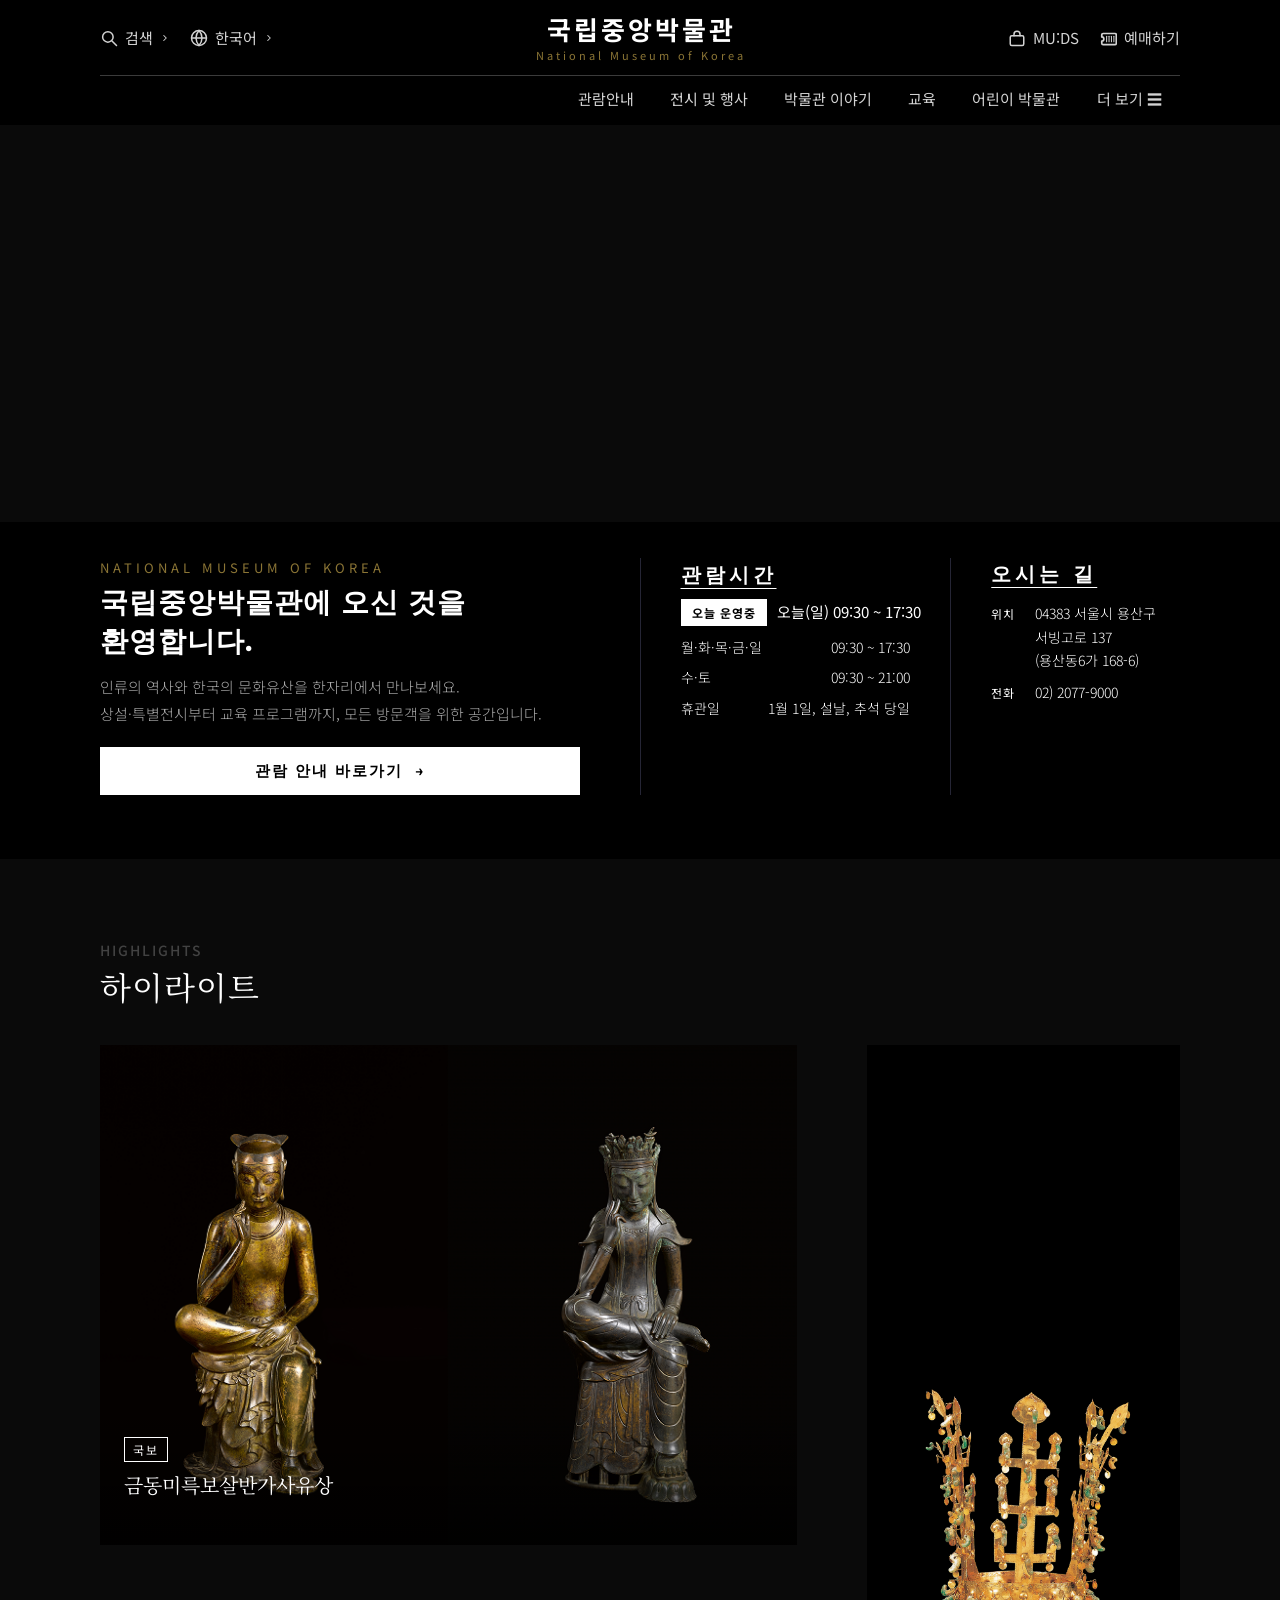
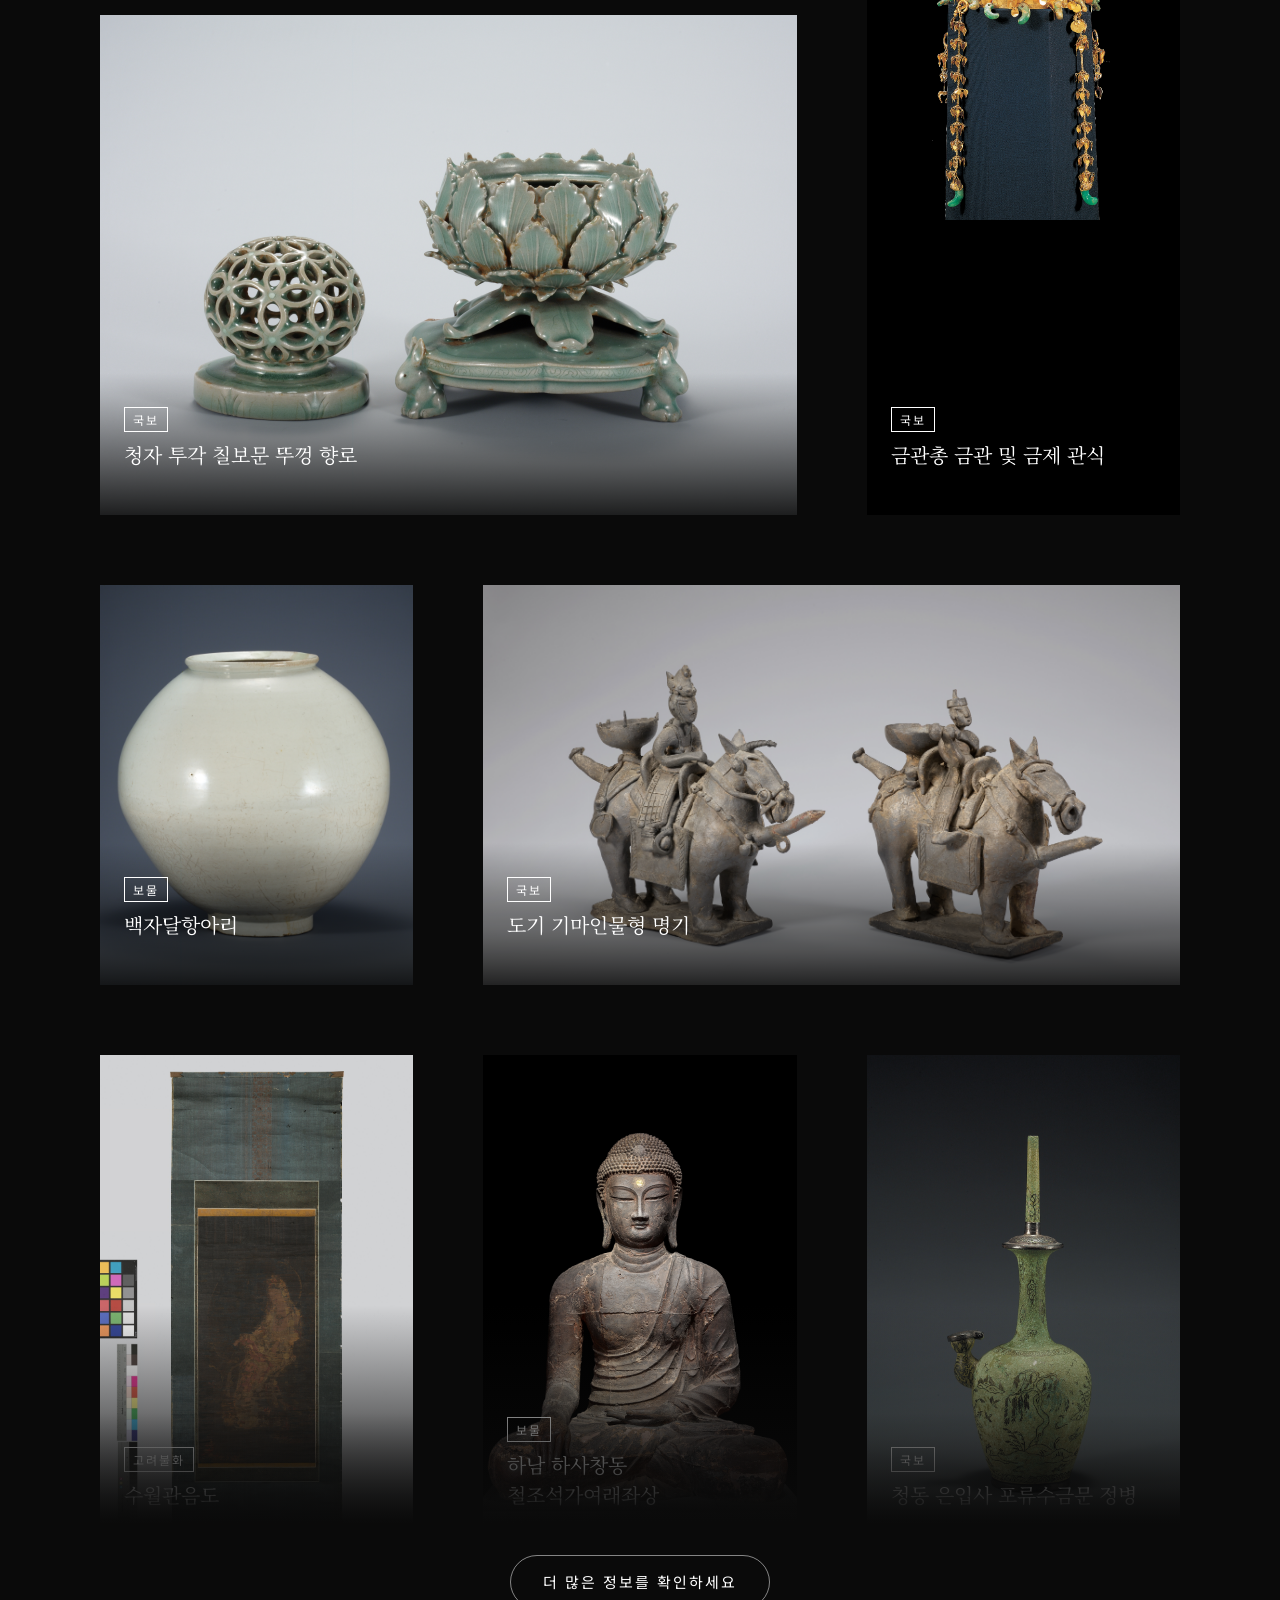
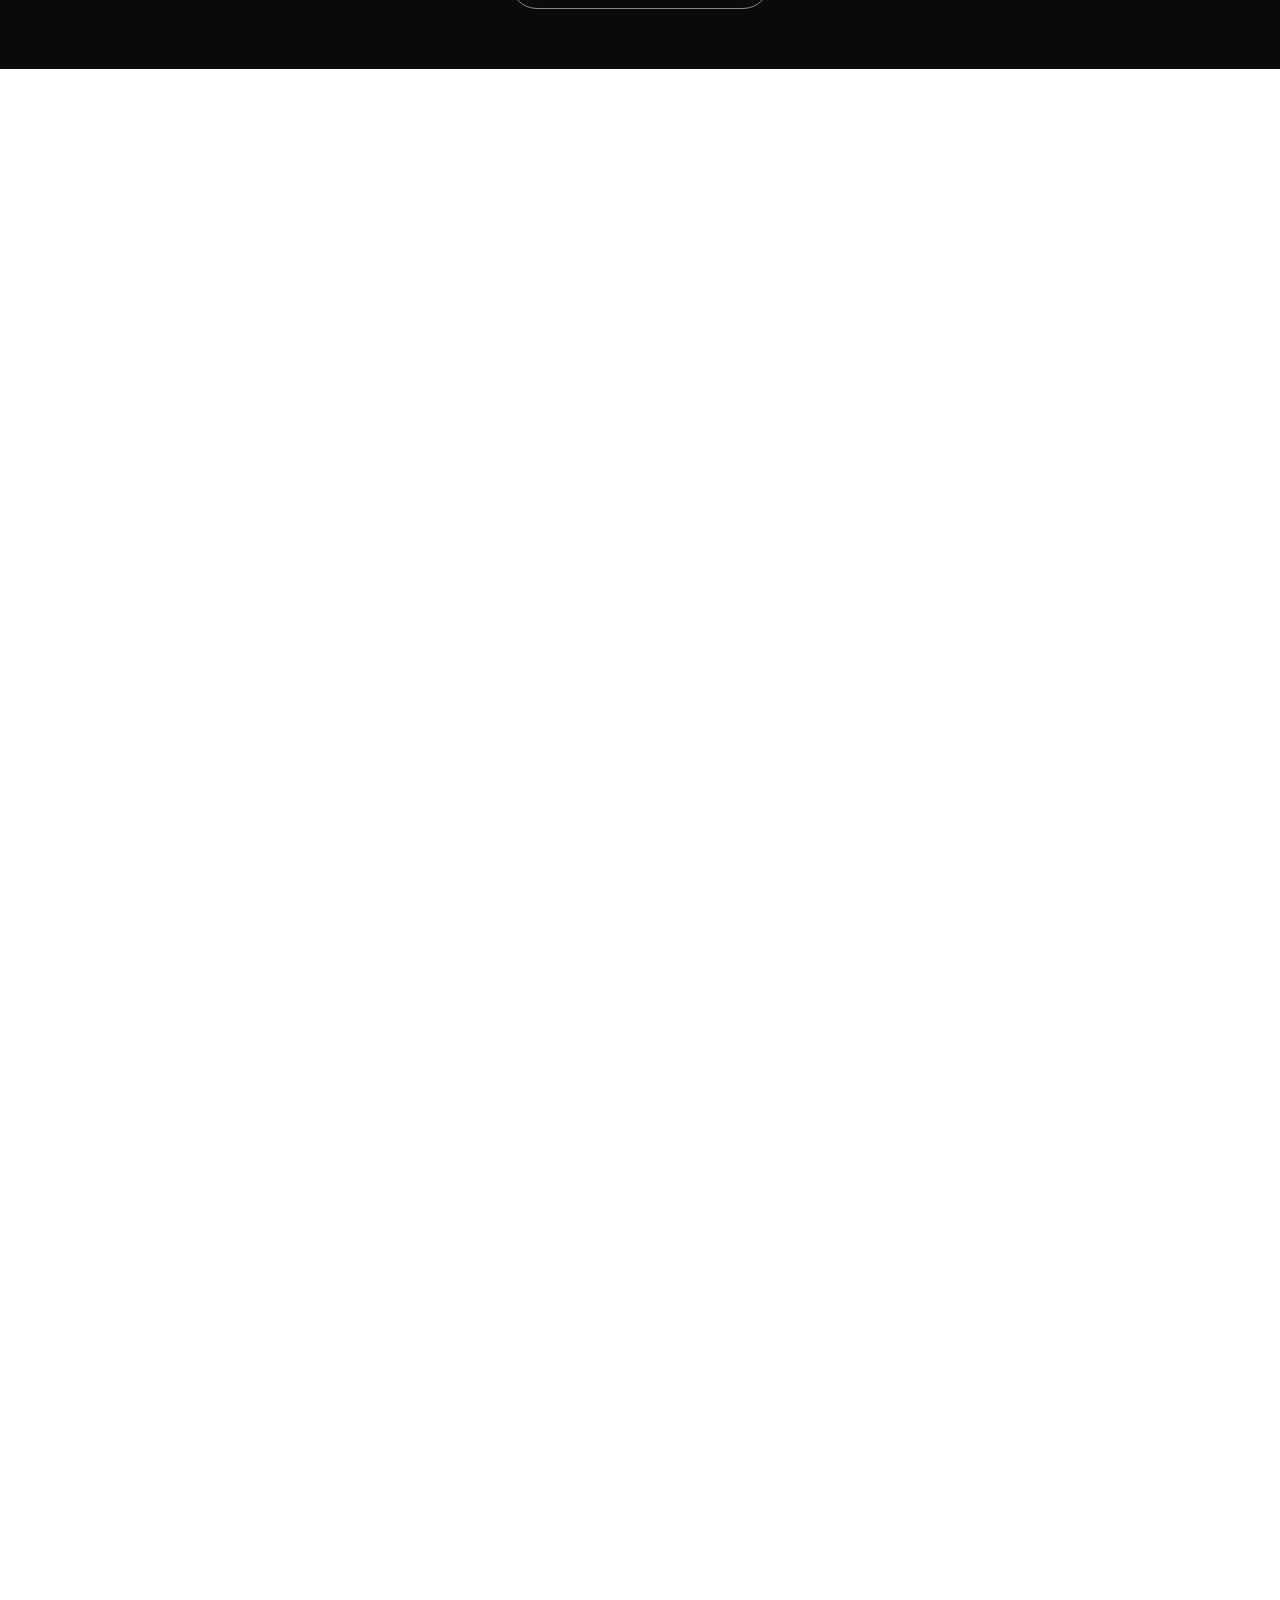
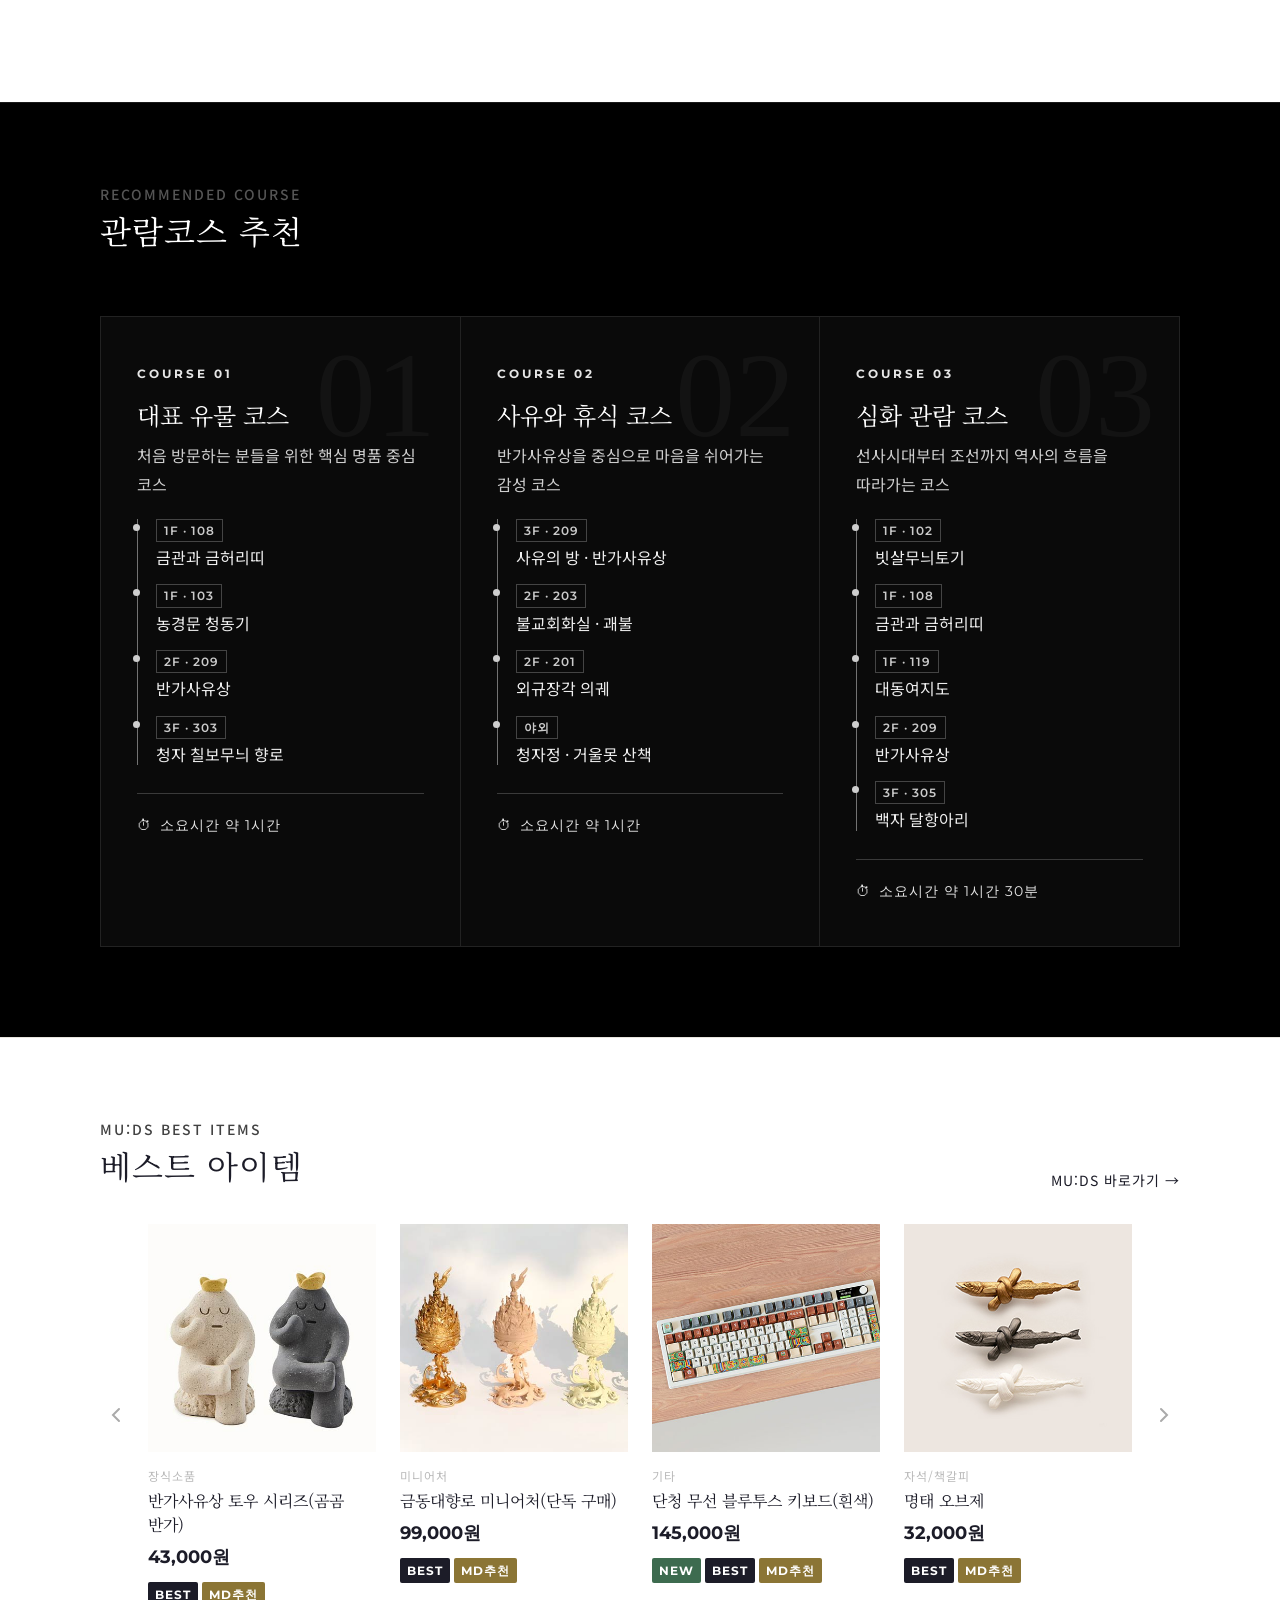
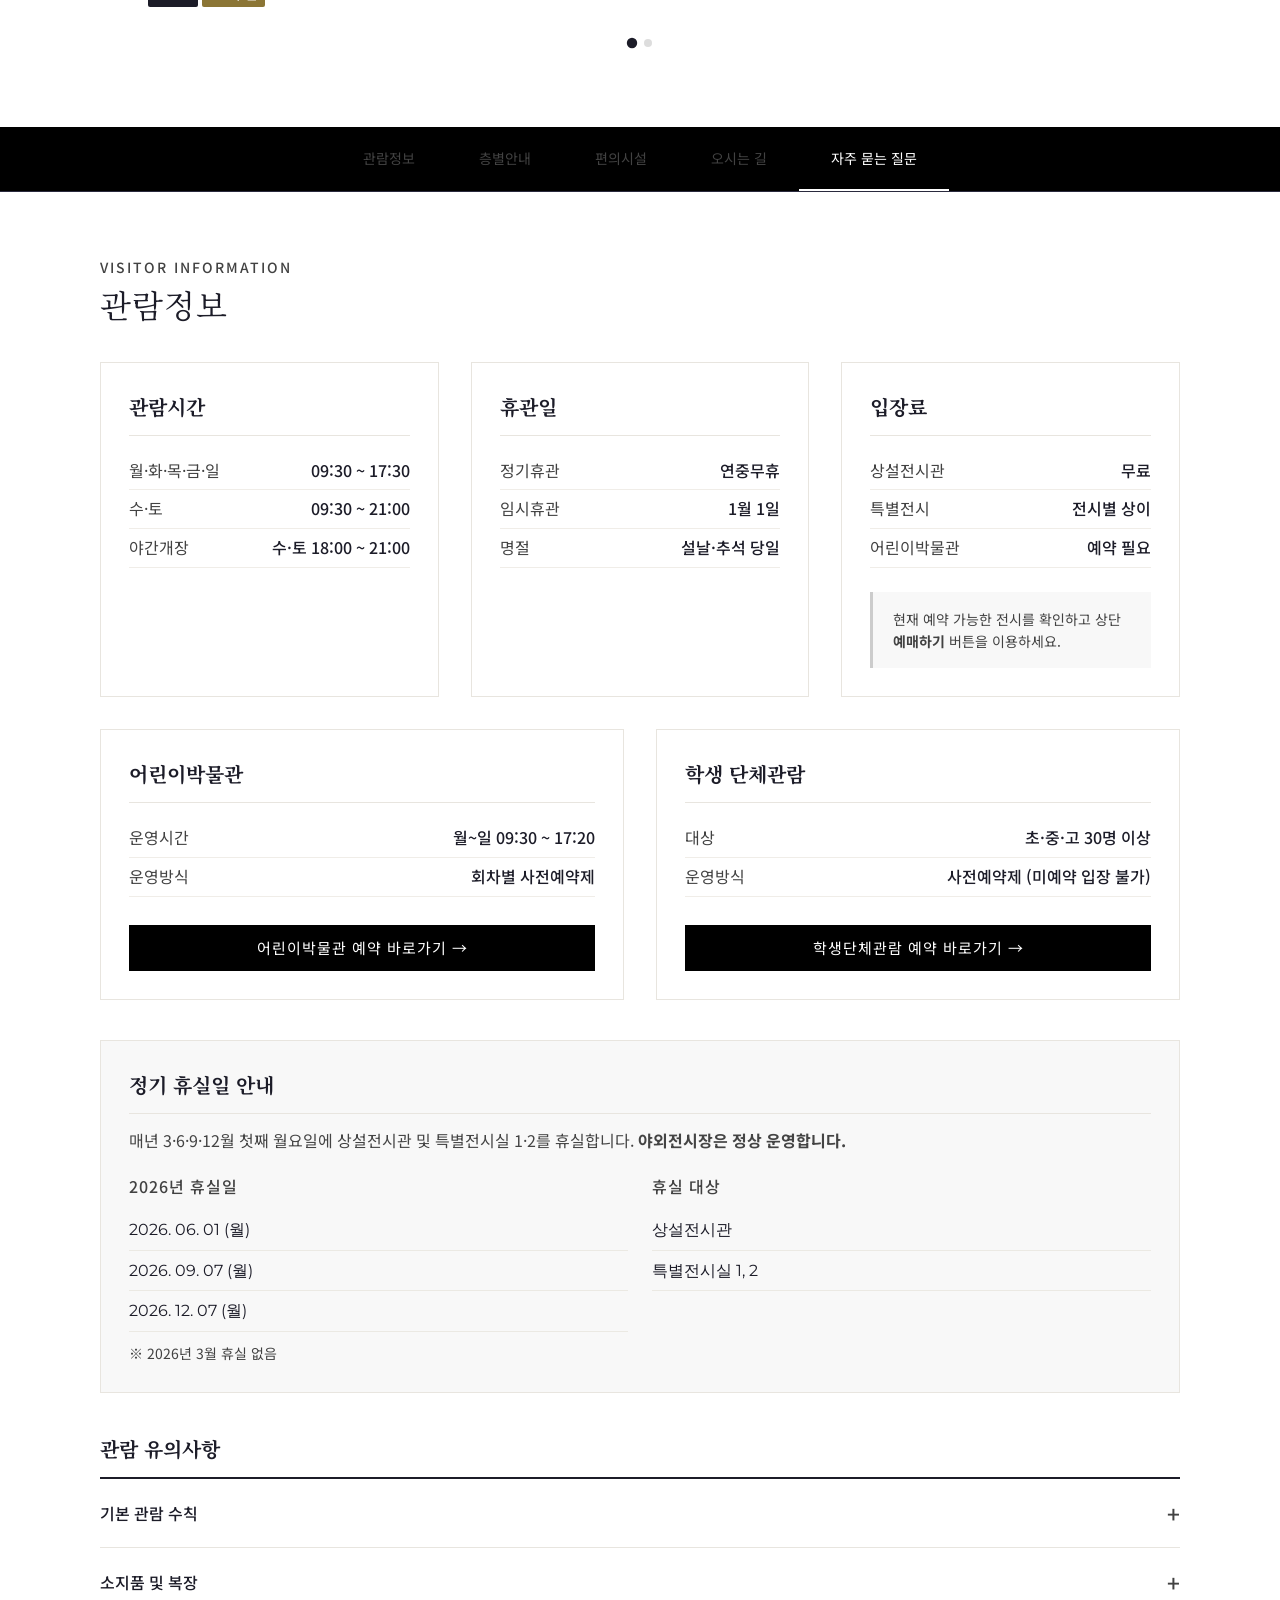
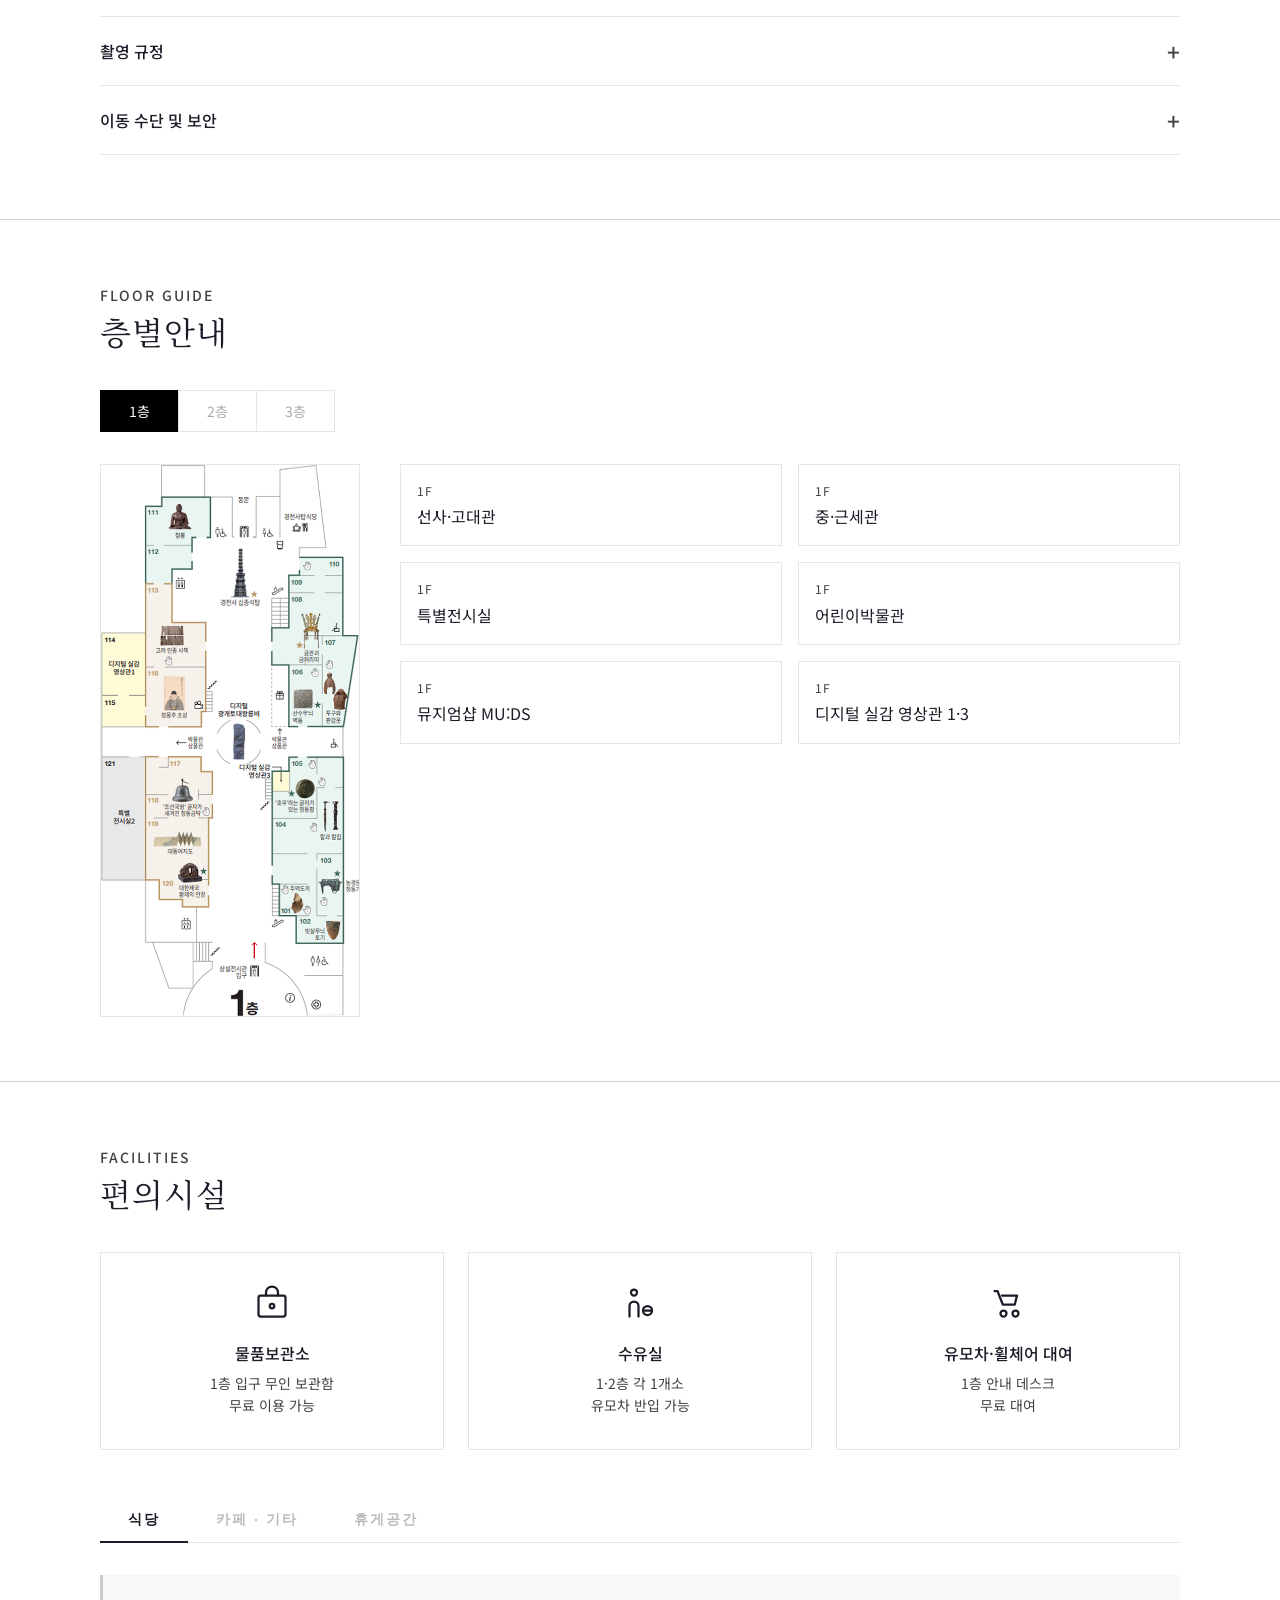
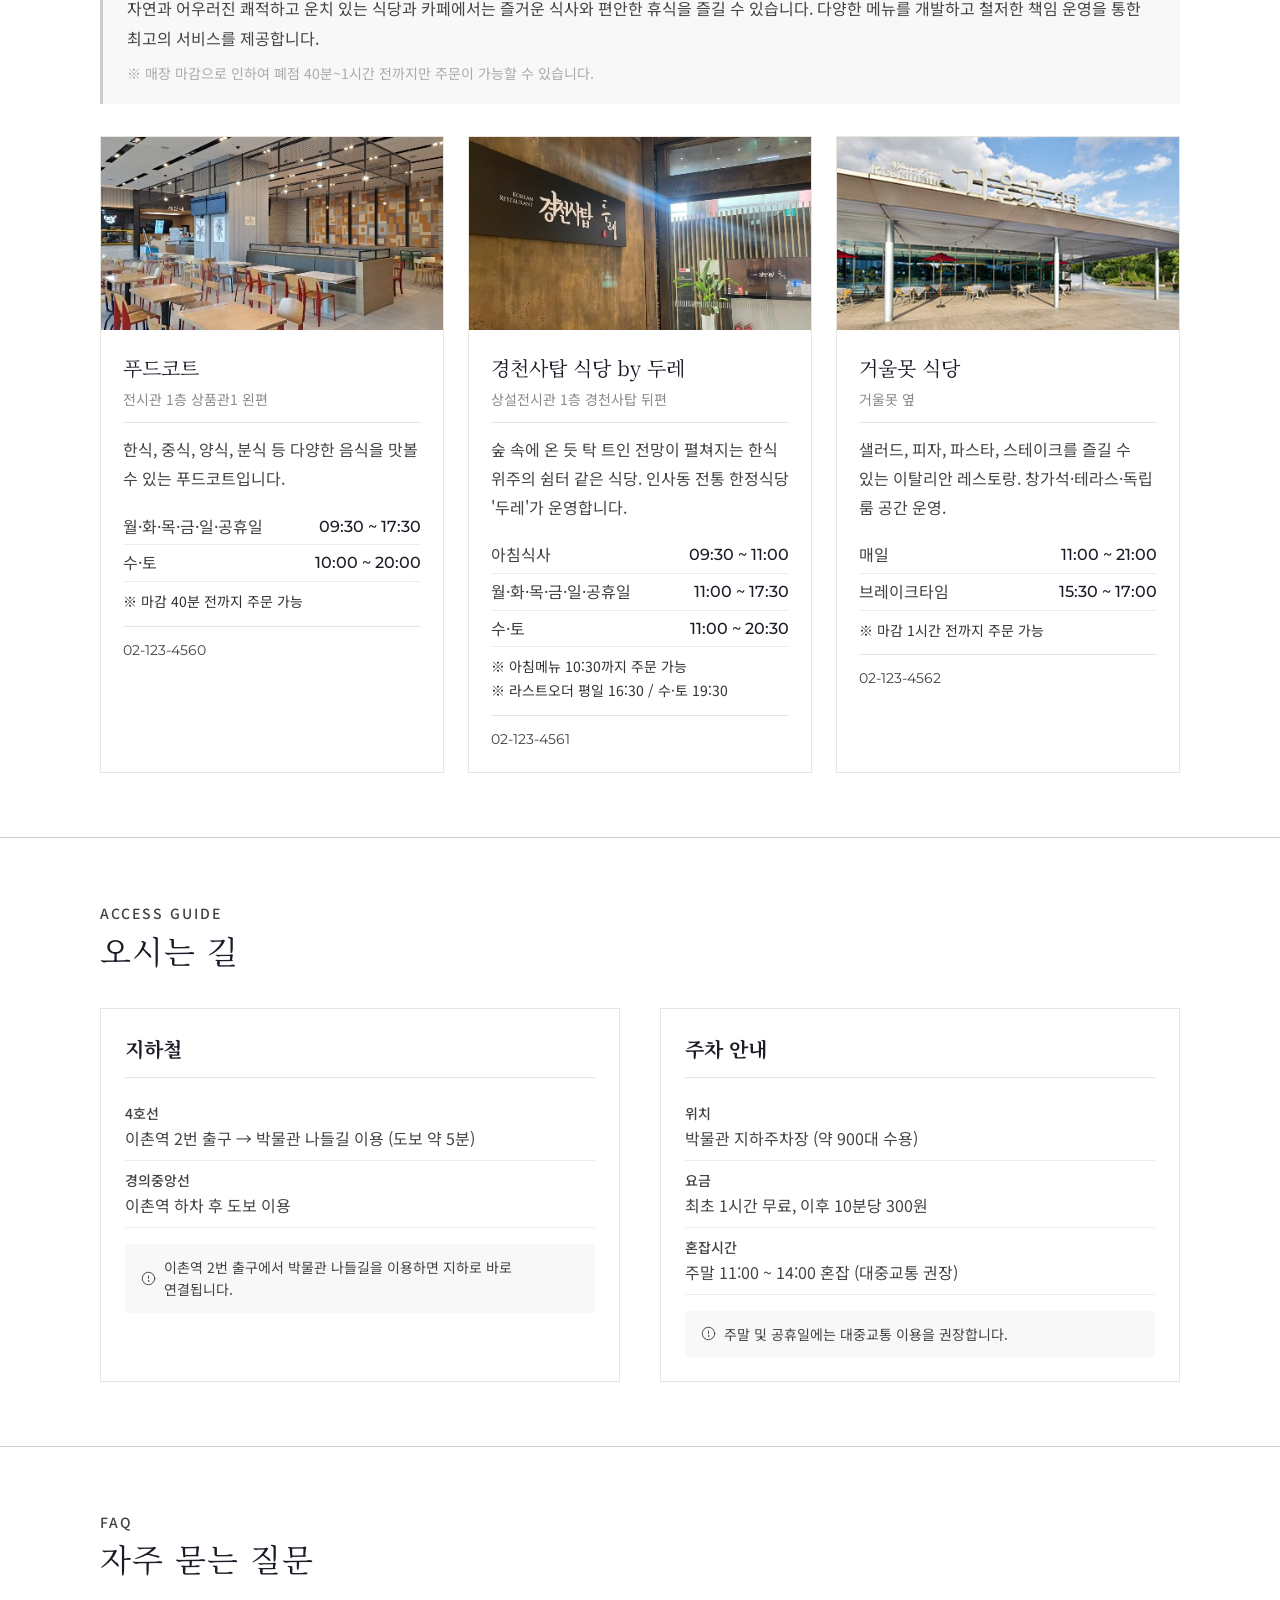
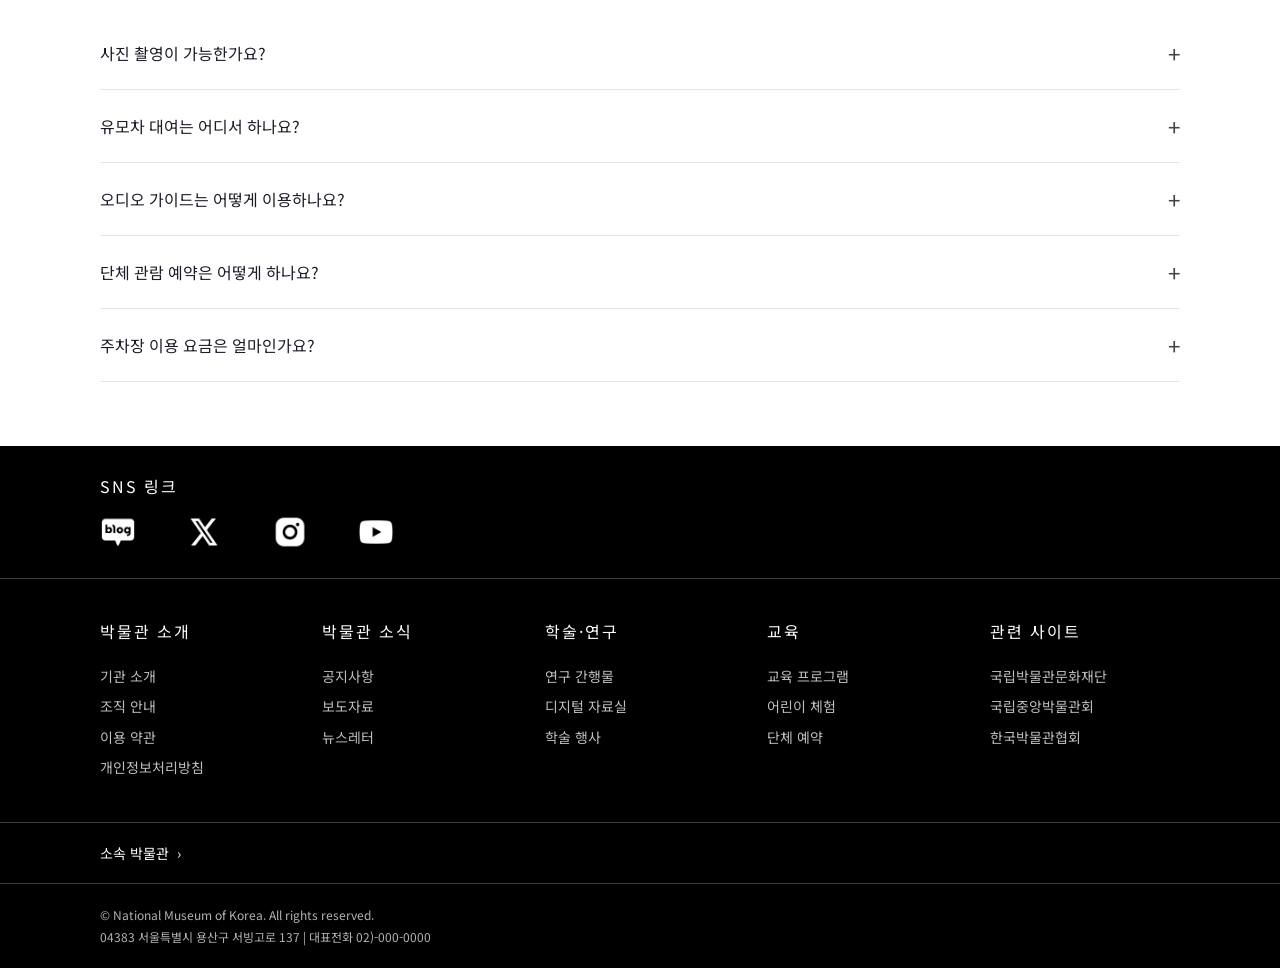
==== commit 8e546ba3: "레이아웃 변경" ====
--- a/main.html
+++ b/main.html
@@ -43,7 +43,7 @@
           <polyline points="9 18 15 12 9 6"/>
         </svg>
       </button>
-      <div class="lang-wrap util-btn--desktop-only">
+      <div class="lang-wrap">
         <button class="util-btn" aria-label="언어 선택" onclick="toggleLang()">
           <svg class="util-icon" viewBox="0 0 24 24" fill="none" stroke="currentColor" stroke-width="2" aria-hidden="true">
             <circle cx="12" cy="12" r="10"/>
@@ -817,7 +817,6 @@
           </div>
           <div class="restaurant-card__body">
             <h3 class="restaurant-card__name">푸드코트</h3>
-            <p class="restaurant-card__name-en">Food Court</p>
             <p class="restaurant-card__location">전시관 1층 상품관1 왼편</p>
             <p class="restaurant-card__desc">한식, 중식, 양식, 분식 등 다양한 음식을 맛볼 수 있는 푸드코트입니다.</p>
             <dl class="restaurant-card__hours-list">
@@ -840,7 +839,6 @@
           </div>
           <div class="restaurant-card__body">
             <h3 class="restaurant-card__name">경천사탑 식당 by 두레</h3>
-            <p class="restaurant-card__name-en">Pagoda Restaurant by Doore</p>
             <p class="restaurant-card__location">상설전시관 1층 경천사탑 뒤편</p>
             <p class="restaurant-card__desc">숲 속에 온 듯 탁 트인 전망이 펼쳐지는 한식 위주의 쉼터 같은 식당. 인사동 전통 한정식당 '두레'가 운영합니다.</p>
             <dl class="restaurant-card__hours-list">
@@ -869,7 +867,6 @@
           </div>
           <div class="restaurant-card__body">
             <h3 class="restaurant-card__name">거울못 식당</h3>
-            <p class="restaurant-card__name-en">Mirror Pond Restaurant</p>
             <p class="restaurant-card__location">거울못 옆</p>
             <p class="restaurant-card__desc">샐러드, 피자, 파스타, 스테이크를 즐길 수 있는 이탈리안 레스토랑. 창가석·테라스·독립 룸 공간 운영.</p>
             <dl class="restaurant-card__hours-list">
@@ -895,139 +892,128 @@
         자연과 어우러진 레스토랑과 카페에서 편안한 휴식을 즐길 수 있습니다.
         <span class="facility-intro__note">※ 매장 마감으로 인하여 폐점 15분~1시간 전까지만 주문이 가능할 수 있습니다.</span>
       </p>
-<div class="cafe-grid">
+<div class="restaurant-grid">
 
   <!-- 으뜸홀 카페 -->
-  <article class="cafe-card">
-    <div class="cafe-card__img">
+  <article class="restaurant-card">
+    <div class="restaurant-card__img">
       <img src="img/facility-cafe-euddeum.jpg" alt="으뜸홀 카페">
     </div>
-    <div class="cafe-card__header">
-      <h3 class="cafe-card__name">으뜸홀 카페</h3>
-      <span class="cafe-card__brand">이디야 커피</span>
-    </div>
-    <p class="cafe-card__location">으뜸홀 2층</p>
-    <p class="cafe-card__desc">남산 전망이 보이는 쾌적한 휴식 공간</p>
-    <span class="cafe-card__badge cafe-card__badge--noto">take-out 불가</span>
-    <div class="cafe-card__info">
-      <div class="cafe-card__info-row"><span>월·화·목·금·일·공휴일</span><span>09:30 ~ 17:15</span></div>
-      <div class="cafe-card__info-row"><span>수·토</span><span>09:30 ~ 20:15</span></div>
-      <p class="cafe-card__note">※ 폐점 15분 전까지 주문</p>
-      <p class="cafe-card__phone">02-123-4563</p>
+    <div class="restaurant-card__body">
+      <h3 class="restaurant-card__name">으뜸홀 카페</h3>
+      <p class="restaurant-card__location">으뜸홀 2층</p>
+      <p class="restaurant-card__desc">남산 전망이 보이는 쾌적한 휴식 공간</p>
+      <dl class="restaurant-card__hours-list">
+        <div class="restaurant-card__hours-row"><dt>월·화·목·금·일·공휴일</dt><dd>09:30 ~ 17:15</dd></div>
+        <div class="restaurant-card__hours-row"><dt>수·토</dt><dd>09:30 ~ 20:15</dd></div>
+      </dl>
+      <p class="restaurant-card__note">※ 폐점 15분 전까지 주문 · take-out 불가</p>
+      <p class="restaurant-card__phone">02-123-4563</p>
     </div>
   </article>
 
   <!-- 사유 공간 찻집 -->
-  <article class="cafe-card">
-    <div class="cafe-card__img">
+  <article class="restaurant-card">
+    <div class="restaurant-card__img">
       <img src="img/facility-cafe-sayu.jpg" alt="사유 공간 찻집">
     </div>
-    <div class="cafe-card__header">
-      <h3 class="cafe-card__name">사유 공간 찻집</h3>
-      <span class="cafe-card__brand">이디야 커피</span>
-    </div>
-    <p class="cafe-card__location">전시관 3층 동쪽</p>
-    <p class="cafe-card__desc">한국의 전통차를 마시며 관람 피로를 회복할 수 있는 아늑한 공간</p>
-    <span class="cafe-card__badge cafe-card__badge--noto">take-out 불가</span>
-    <div class="cafe-card__info">
-      <div class="cafe-card__info-row"><span>매일</span><span>09:30 ~ 16:45</span></div>
-      <p class="cafe-card__note">※ 폐점 15분 전까지 주문</p>
-      <p class="cafe-card__phone">02-123-4564</p>
+    <div class="restaurant-card__body">
+      <h3 class="restaurant-card__name">사유 공간 찻집</h3>
+      <p class="restaurant-card__location">전시관 3층 동쪽</p>
+      <p class="restaurant-card__desc">한국의 전통차를 마시며 관람 피로를 회복할 수 있는 아늑한 공간</p>
+      <dl class="restaurant-card__hours-list">
+        <div class="restaurant-card__hours-row"><dt>매일</dt><dd>09:30 ~ 16:45</dd></div>
+      </dl>
+      <p class="restaurant-card__note">※ 폐점 15분 전까지 주문 · take-out 불가</p>
+      <p class="restaurant-card__phone">02-123-4564</p>
     </div>
   </article>
 
   <!-- 버금홀 카페 -->
-  <article class="cafe-card">
-    <div class="cafe-card__img">
+  <article class="restaurant-card">
+    <div class="restaurant-card__img">
       <img src="img/facility-cafe-beokgeum.jpg" alt="버금홀 카페">
     </div>
-    <div class="cafe-card__header">
-      <h3 class="cafe-card__name">버금홀 카페</h3>
-      <span class="cafe-card__brand">이디야 커피</span>
-    </div>
-    <p class="cafe-card__location">서관 문화상품점 옆 · 좌석 없음</p>
-    <p class="cafe-card__desc">향긋한 커피향이 가득한 프리미엄 디저트 카페</p>
-    <span class="cafe-card__badge cafe-card__badge--take">take-out 전문점</span>
-    <div class="cafe-card__info">
-      <div class="cafe-card__info-row"><span>월·화·목·금·일·공휴일</span><span>09:30 ~ 17:15</span></div>
-      <div class="cafe-card__info-row"><span>수·토</span><span>09:30 ~ 20:15</span></div>
-      <p class="cafe-card__note">※ 폐점 15분 전까지 주문</p>
-      <p class="cafe-card__phone">02-123-4565</p>
+    <div class="restaurant-card__body">
+      <h3 class="restaurant-card__name">버금홀 카페</h3>
+      <p class="restaurant-card__location">서관 문화상품점 옆 · 좌석 없음</p>
+      <p class="restaurant-card__desc">향긋한 커피향이 가득한 프리미엄 디저트 카페</p>
+      <dl class="restaurant-card__hours-list">
+        <div class="restaurant-card__hours-row"><dt>월·화·목·금·일·공휴일</dt><dd>09:30 ~ 17:15</dd></div>
+        <div class="restaurant-card__hours-row"><dt>수·토</dt><dd>09:30 ~ 20:15</dd></div>
+      </dl>
+      <p class="restaurant-card__note">※ 폐점 15분 전까지 주문 · take-out 전문점</p>
+      <p class="restaurant-card__phone">02-123-4565</p>
     </div>
   </article>
 
   <!-- 용 카페 -->
-  <article class="cafe-card">
-    <div class="cafe-card__img">
+  <article class="restaurant-card">
+    <div class="restaurant-card__img">
       <img src="img/facility-cafe-yong.jpg" alt="용 카페">
     </div>
-    <div class="cafe-card__header">
-      <h3 class="cafe-card__name">용 카페</h3>
-      <span class="cafe-card__brand">이디야 커피</span>
-    </div>
-    <p class="cafe-card__location">극장 '용' 로비</p>
-    <p class="cafe-card__desc">커피 및 베이커리 테이크아웃 전문점. 공연장 내부 음식물 반입 불가.</p>
-    <span class="cafe-card__badge cafe-card__badge--take">take-out 전문점</span>
-    <div class="cafe-card__info">
-      <div class="cafe-card__info-row"><span>화·목·금·토·일</span><span>09:30 ~ 17:30</span></div>
-      <div class="cafe-card__info-row"><span>수</span><span>12:00 ~ 20:30</span></div>
-      <p class="cafe-card__note">※ 월요일 휴점 · 폐점 30분 전까지 주문</p>
-      <p class="cafe-card__phone">02-123-4566</p>
+    <div class="restaurant-card__body">
+      <h3 class="restaurant-card__name">용 카페</h3>
+      <p class="restaurant-card__location">극장 '용' 로비</p>
+      <p class="restaurant-card__desc">커피 및 베이커리 테이크아웃 전문점. 공연장 내부 음식물 반입 불가.</p>
+      <dl class="restaurant-card__hours-list">
+        <div class="restaurant-card__hours-row"><dt>화·목·금·토·일</dt><dd>09:30 ~ 17:30</dd></div>
+        <div class="restaurant-card__hours-row"><dt>수</dt><dd>12:00 ~ 20:30</dd></div>
+      </dl>
+      <p class="restaurant-card__note">※ 월요일 휴점 · 폐점 30분 전까지 주문 · take-out 전문점</p>
+      <p class="restaurant-card__phone">02-123-4566</p>
     </div>
   </article>
 
   <!-- 야외 카페 -->
-  <article class="cafe-card">
-    <div class="cafe-card__img">
+  <article class="restaurant-card">
+    <div class="restaurant-card__img">
       <img src="img/facility-cafe-outdoor.jpg" alt="야외 카페">
     </div>
-    <div class="cafe-card__header">
-      <h3 class="cafe-card__name">야외 카페</h3>
-      <span class="cafe-card__brand">이디야 커피</span>
-    </div>
-    <p class="cafe-card__location">서문 입구 (편의점 오른편)</p>
-    <p class="cafe-card__desc">야외 테라스에서 커피와 프리미엄 디저트를 즐길 수 있습니다.</p>
-    <div class="cafe-card__info">
-      <div class="cafe-card__info-row"><span>월·화·목·금·일·공휴일</span><span>09:30 ~ 17:15</span></div>
-      <div class="cafe-card__info-row"><span>수·토</span><span>09:30 ~ 20:15</span></div>
-      <p class="cafe-card__note">※ 폐점 15분 전까지 주문</p>
-      <p class="cafe-card__phone">02-123-4567</p>
+    <div class="restaurant-card__body">
+      <h3 class="restaurant-card__name">야외 카페</h3>
+      <p class="restaurant-card__location">서문 입구 (편의점 오른편)</p>
+      <p class="restaurant-card__desc">야외 테라스에서 커피와 프리미엄 디저트를 즐길 수 있습니다.</p>
+      <dl class="restaurant-card__hours-list">
+        <div class="restaurant-card__hours-row"><dt>월·화·목·금·일·공휴일</dt><dd>09:30 ~ 17:15</dd></div>
+        <div class="restaurant-card__hours-row"><dt>수·토</dt><dd>09:30 ~ 20:15</dd></div>
+      </dl>
+      <p class="restaurant-card__note">※ 폐점 15분 전까지 주문</p>
+      <p class="restaurant-card__phone">02-123-4567</p>
     </div>
   </article>
 
   <!-- 투썸플레이스 -->
-  <article class="cafe-card">
-    <div class="cafe-card__img">
+  <article class="restaurant-card">
+    <div class="restaurant-card__img">
       <img src="img/facility-cafe-twosome.jpg" alt="투썸플레이스">
     </div>
-    <div class="cafe-card__header">
-      <h3 class="cafe-card__name">투썸플레이스</h3>
-      <span class="cafe-card__brand">TWOSOME PLACE</span>
-    </div>
-    <p class="cafe-card__location">서문 입구 (편의점 오른편)</p>
-    <p class="cafe-card__desc">커피와 프리미엄 디저트를 즐길 수 있습니다.</p>
-    <div class="cafe-card__info">
-      <div class="cafe-card__info-row"><span>월·화·목·금·일·공휴일</span><span>09:30 ~ 17:30</span></div>
-      <div class="cafe-card__info-row"><span>수·토</span><span>10:00 ~ 19:30</span></div>
-      <p class="cafe-card__note">※ 마감 임박 시 일부 메뉴 조기 마감 가능</p>
-      <p class="cafe-card__phone">02-123-4568</p>
+    <div class="restaurant-card__body">
+      <h3 class="restaurant-card__name">투썸플레이스</h3>
+      <p class="restaurant-card__location">서문 입구 (편의점 오른편)</p>
+      <p class="restaurant-card__desc">커피와 프리미엄 디저트를 즐길 수 있습니다.</p>
+      <dl class="restaurant-card__hours-list">
+        <div class="restaurant-card__hours-row"><dt>월·화·목·금·일·공휴일</dt><dd>09:30 ~ 17:30</dd></div>
+        <div class="restaurant-card__hours-row"><dt>수·토</dt><dd>10:00 ~ 19:30</dd></div>
+      </dl>
+      <p class="restaurant-card__note">※ 마감 임박 시 일부 메뉴 조기 마감 가능</p>
+      <p class="restaurant-card__phone">02-123-4568</p>
     </div>
   </article>
 
   <!-- 편의점 -->
-  <article class="cafe-card">
-    <div class="cafe-card__img">
+  <article class="restaurant-card">
+    <div class="restaurant-card__img">
       <img src="img/facility-convenience.jpg" alt="편의점">
     </div>
-    <div class="cafe-card__header">
-      <h3 class="cafe-card__name">편의점</h3>
-      <span class="cafe-card__brand">Convenience Store</span>
-    </div>
-    <p class="cafe-card__location">야외 부속 A동 (박물관 나들길 입구)</p>
-    <p class="cafe-card__desc">박물관 관람 중 긴급히 필요한 생활물품을 구입하실 수 있습니다.</p>
-    <div class="cafe-card__info">
-      <div class="cafe-card__info-row"><span>매일</span><span>08:00 ~ 21:00</span></div>
-      <p class="cafe-card__phone">02-123-4569</p>
+    <div class="restaurant-card__body">
+      <h3 class="restaurant-card__name">편의점</h3>
+      <p class="restaurant-card__location">야외 부속 A동 (박물관 나들길 입구)</p>
+      <p class="restaurant-card__desc">박물관 관람 중 긴급히 필요한 생활물품을 구입하실 수 있습니다.</p>
+      <dl class="restaurant-card__hours-list">
+        <div class="restaurant-card__hours-row"><dt>매일</dt><dd>08:00 ~ 21:00</dd></div>
+      </dl>
+      <p class="restaurant-card__phone">02-123-4569</p>
     </div>
   </article>
 
@@ -1039,75 +1025,85 @@
     <div class="facility-tab-content" id="facRest">
 <div class="rest-grid">
 
-  <!-- 후원광장 -->
-  <article class="rest-card">
-    <div class="rest-card__img">
+  <!-- 후원광장 휴게공간 -->
+  <article class="restaurant-card">
+    <div class="restaurant-card__img">
       <img src="img/facility-rest-huwon.jpg" alt="후원광장 휴게공간">
     </div>
-    <h3 class="rest-card__name">후원광장 휴게공간</h3>
-    <p class="rest-card__location">열린마당 뒤편 모란못 주변</p>
-    <ul class="rest-card__info">
-      <li><span class="rest-card__label">시설</span><span>파고라 2동 · 야외테이블 20개</span></li>
-      <li><span class="rest-card__label">수용인원</span><span>최대 160명</span></li>
-      <li><span class="rest-card__label">식사</span><span class="rest-card__ok">가능</span></li>
-    </ul>
+    <div class="restaurant-card__body">
+      <h3 class="restaurant-card__name">후원광장 휴게공간</h3>
+      <p class="restaurant-card__location">열린마당 뒤편 모란못 주변</p>
+      <dl class="restaurant-card__hours-list">
+        <div class="restaurant-card__hours-row"><dt>시설</dt><dd>파고라 2동 · 야외테이블 20개</dd></div>
+        <div class="restaurant-card__hours-row"><dt>수용인원</dt><dd>최대 160명</dd></div>
+        <div class="restaurant-card__hours-row"><dt>식사</dt><dd class="rest-card__ok">가능</dd></div>
+      </dl>
+    </div>
   </article>
 
   <!-- 거울못 휴게공간 -->
-  <article class="rest-card">
-    <div class="rest-card__img">
+  <article class="restaurant-card">
+    <div class="restaurant-card__img">
       <img src="img/facility-rest-mirror.jpg" alt="거울못 휴게공간">
     </div>
-    <h3 class="rest-card__name">거울못 휴게공간</h3>
-    <p class="rest-card__location">거울못 주변 · 거울못 식당 옥상</p>
-    <ul class="rest-card__info">
-      <li><span class="rest-card__label">시설</span><span>파고라 4동 · 야외테이블 17개, 원형테이블 1개, 연식의자</span></li>
-      <li><span class="rest-card__label">수용인원</span><span>최대 145명</span></li>
-      <li><span class="rest-card__label">식사</span><span class="rest-card__ok">가능</span></li>
-    </ul>
+    <div class="restaurant-card__body">
+      <h3 class="restaurant-card__name">거울못 휴게공간</h3>
+      <p class="restaurant-card__location">거울못 주변 · 거울못 식당 옥상</p>
+      <dl class="restaurant-card__hours-list">
+        <div class="restaurant-card__hours-row"><dt>시설</dt><dd>파고라 4동 · 야외테이블 17개, 원형테이블 1개, 연식의자</dd></div>
+        <div class="restaurant-card__hours-row"><dt>수용인원</dt><dd>최대 145명</dd></div>
+        <div class="restaurant-card__hours-row"><dt>식사</dt><dd class="rest-card__ok">가능</dd></div>
+      </dl>
+    </div>
   </article>
 
-  <!-- 전시동 동문앞 -->
-  <article class="rest-card">
-    <div class="rest-card__img">
+  <!-- 전시동 동문앞 휴게공간 -->
+  <article class="restaurant-card">
+    <div class="restaurant-card__img">
       <img src="img/facility-rest-east.jpg" alt="전시동 동문앞 휴게공간">
     </div>
-    <h3 class="rest-card__name">전시동 동문앞 휴게공간</h3>
-    <p class="rest-card__location">출입구 주변</p>
-    <ul class="rest-card__info">
-      <li><span class="rest-card__label">시설</span><span>야외테이블 13개</span></li>
-      <li><span class="rest-card__label">수용인원</span><span>최대 104명</span></li>
-      <li><span class="rest-card__label">식사</span><span class="rest-card__ok">가능</span></li>
-    </ul>
+    <div class="restaurant-card__body">
+      <h3 class="restaurant-card__name">전시동 동문앞 휴게공간</h3>
+      <p class="restaurant-card__location">출입구 주변</p>
+      <dl class="restaurant-card__hours-list">
+        <div class="restaurant-card__hours-row"><dt>시설</dt><dd>야외테이블 13개</dd></div>
+        <div class="restaurant-card__hours-row"><dt>수용인원</dt><dd>최대 104명</dd></div>
+        <div class="restaurant-card__hours-row"><dt>식사</dt><dd class="rest-card__ok">가능</dd></div>
+      </dl>
+    </div>
   </article>
 
-  <!-- 석조물정원 -->
-  <article class="rest-card">
-    <div class="rest-card__img">
+  <!-- 석조물정원 휴게공간 -->
+  <article class="restaurant-card">
+    <div class="restaurant-card__img">
       <img src="img/facility-rest-sculpture.jpg" alt="석조물정원 휴게공간">
     </div>
-    <h3 class="rest-card__name">석조물정원 휴게공간</h3>
-    <p class="rest-card__location">정문 동쪽 석조물 정원 주변</p>
-    <ul class="rest-card__info">
-      <li><span class="rest-card__label">시설</span><span>파고라 1동 · 야외테이블 24개</span></li>
-      <li><span class="rest-card__label">수용인원</span><span>최대 192명</span></li>
-      <li><span class="rest-card__label">식사</span><span class="rest-card__ok">가능</span></li>
-    </ul>
+    <div class="restaurant-card__body">
+      <h3 class="restaurant-card__name">석조물정원 휴게공간</h3>
+      <p class="restaurant-card__location">정문 동쪽 석조물 정원 주변</p>
+      <dl class="restaurant-card__hours-list">
+        <div class="restaurant-card__hours-row"><dt>시설</dt><dd>파고라 1동 · 야외테이블 24개</dd></div>
+        <div class="restaurant-card__hours-row"><dt>수용인원</dt><dd>최대 192명</dd></div>
+        <div class="restaurant-card__hours-row"><dt>식사</dt><dd class="rest-card__ok">가능</dd></div>
+      </dl>
+    </div>
   </article>
 
   <!-- 다목적실 -->
-  <article class="rest-card rest-card--special">
-    <div class="rest-card__img">
+  <article class="restaurant-card rest-card--special">
+    <div class="restaurant-card__img">
       <img src="img/facility-rest-multipurpose.jpg" alt="다목적실">
     </div>
-    <h3 class="rest-card__name">다목적실</h3>
-    <p class="rest-card__location">교육관 1층</p>
-    <p class="rest-card__desc">초·중·고 학생 단체 및 유치원·어린이집 단체 관람객 도시락 식사 가능</p>
-    <ul class="rest-card__info">
-      <li><span class="rest-card__label">수용인원</span><span>최대 60명</span></li>
-      <li><span class="rest-card__label">운영시간</span><span>월~금 11:00 ~ 14:00 (공휴일·휴관일 제외)</span></li>
-      <li><span class="rest-card__label">이용방법</span><span>선착순 자율 이용 (30분 이내)</span></li>
-    </ul>
+    <div class="restaurant-card__body">
+      <h3 class="restaurant-card__name">다목적실</h3>
+      <p class="restaurant-card__location">교육관 1층</p>
+      <p class="restaurant-card__desc">초·중·고 학생 단체 및 유치원·어린이집 단체 관람객 도시락 식사 가능</p>
+      <dl class="restaurant-card__hours-list">
+        <div class="restaurant-card__hours-row"><dt>수용인원</dt><dd>최대 60명</dd></div>
+        <div class="restaurant-card__hours-row"><dt>운영시간</dt><dd>월~금 11:00 ~ 14:00 (공휴일·휴관일 제외)</dd></div>
+        <div class="restaurant-card__hours-row"><dt>이용방법</dt><dd>선착순 자율 이용 (30분 이내)</dd></div>
+      </dl>
+    </div>
   </article>
 
 </div>
--- a/css/style.css
+++ b/css/style.css
@@ -8,39 +8,35 @@
 img { max-width: 100%; display: block; }
 
 /* ===== CSS VARIABLES ===== */
-/*
-  변수 정리 기준 (실제 색상 기준으로 이름 통일):
-  ─────────────────────────────────────────────
-  [제거]  --gold      #ffffff → --white 로 통합 (동일값)
-  [제거]  --dark2     #000000 → --dark  로 통합 (동일값)
-  [변경]  --gold-dark #8b6914 → --amber #8b7535 (실제 쓰이는 값으로 수정)
-  [변경]  --olive     #d6d6d6 → --silver         (실제 색에 맞게 개명)
-  [변경]  --dark3     #111120 → --dark-footer     (용도 명확화)
-  [추가]  --section-padding 80px (섹션 수직 패딩 통일)
-*/
 :root {
-  /* ── 배경 계열 ── */
-  --dark:           #000000;  /* 헤더, 히어로, 코스 섹션 배경 */
-  --dark-footer:    #000000;  /* 푸터 전용 배경 */
-  --light:          #f8f8f8;  /* 카드/안내박스 내부 배경 */
-  --white:          #ffffff;  /* 순백 배경 및 다크 섹션 강조색 */
-
-  /* ── 텍스트 계열 ── */
-  --text:           #1c1c28;  /* 본문 기본색 */
-  --text-sub:       #444444;  /* 보조 텍스트 */
-  --gray:           #424242;  /* 힌트 텍스트, 레이블 */
-
-  /* ── 강조/포인트 계열 ── */
-  --amber:          #8b7535;  /* 로고 영문, 전시 태그 (따뜻한 황갈색) */
-  --silver:         #d6d6d6;  /* 메가메뉴 컬럼 타이틀 (밝은 회색) */
-
-  /* ── 구분선 ── */
-  --border:         #e8e5df;  /* 카드, 섹션 구분선 (따뜻한 베이지 계열) */
-
-  /* ── 레이아웃 ── */
+  --dark:           #000000;
+  --dark-footer:    #000000;
+  --light:          #f8f8f8;
+  --white:          #ffffff;
+  --text:           #1c1c28;
+  --text-sub:       #444444;
+  --gray:           #424242;
+  --amber:          #8b7535;
+  --silver:         #d6d6d6;
+  --border:         #e8e5df;
   --header-padding:  40px;
   --nav-padding-v:   20px;
-  --section-padding: 80px;    /* 주요 섹션 수직 패딩 */
+  --section-padding: 80px;
+
+  /* ── 좌우 여백 (PC·태블릿 공통 규칙에서 사용) ──
+     화면 크기와 상관없이 같은 여백을 둠. PC 100px / 태블릿 48px (태블릿 구간에서 덮어씀) */
+  --side-pad: 100px;
+  --gutter:   var(--side-pad);
+
+  /* ── 글자 크기 단계 (PC 기준, 태블릿은 아래 태블릿 구간에서 덮어씀) ── */
+  --fs-hero:    34px;  /* 히어로 환영 제목 */
+  --fs-h2:      32px;  /* 섹션 제목 */
+  --fs-h3-lg:   24px;  /* 큰 카드 제목 (전시 슬라이드, 관람코스) */
+  --fs-h3:      20px;  /* 카드 제목 */
+  --fs-lead:    18px;  /* 강조 본문 (히어로 소개글, 가격) */
+  --fs-body:    16px;  /* 본문 */
+  --fs-small:   14px;  /* 보조 정보 (장소, 날짜, 탭, 링크) */
+  --fs-caption: 12px;  /* 배지, 태그 — 이보다 작게는 쓰지 않음 */
 }
 
 .img-placeholder { background: #d4d0c8; display: flex; align-items: center; justify-content: center; color: #999; font-size: 0.75rem; width: 100%; }
@@ -73,6 +69,8 @@
 .nav-list__item a:hover,
 .nav-list__item a.active { color: var(--white); border-bottom-color: var(--white); }
 .nav-list__item--toggle a.active-menu { color: var(--white); }
+/* '더 보기 ☰' ↔ '닫기 ✕' 글자 길이가 달라도 버튼 폭은 그대로 → 다른 메뉴가 밀리지 않음 */
+.nav-list__item--toggle a { min-width: 6.8em; text-align: center; }
 .nav-list__item--toggle a,
 .nav-list__item--toggle a:hover,
 .nav-list__item--toggle a.active-menu { border-bottom-color: transparent; }
@@ -381,12 +379,12 @@
 .restaurant-card__body    { padding: 22px; }
 .restaurant-card__name    { font-family: 'Noto Serif KR', serif; font-size: 1rem; color: var(--text); font-weight: 400; margin-bottom: 4px; }
 .restaurant-card__name-en { font-family: 'Noto Sans KR', sans-serif; font-size: 0.8rem; color: #8a8a8a; letter-spacing: 1px; margin-bottom: 8px; }
-.restaurant-card__location { font-size: 1rem; color: var(--gray); margin-bottom: 12px; padding-bottom: 12px; border-bottom: 1px solid var(--border); }
+.restaurant-card__location { font-size: 1rem; color: #8a8a8a; margin-bottom: 12px; padding-bottom: 12px; border-bottom: 1px solid var(--border); }
 .restaurant-card__desc    { font-size: 1rem; color: var(--text-sub); line-height: 1.8; margin-bottom: 16px; }
 .restaurant-card__hours-list { display: flex; flex-direction: column; }
-.restaurant-card__hours-row  { display: flex; justify-content: space-between; font-size: 1rem; padding: 5px 0; border-bottom: 1px solid #f0ede8; }
-.restaurant-card__hours-row dt { color: var(--gray); }
-.restaurant-card__hours-row dd { color: var(--text); font-weight: 500; font-family: 'Montserrat', sans-serif; }
+.restaurant-card__hours-row  { display: flex; justify-content: space-between; gap: 12px; font-size: 1rem; padding: 5px 0; border-bottom: 1px solid #f0ede8; }
+.restaurant-card__hours-row dt { color: var(--gray); flex-shrink: 0; }
+.restaurant-card__hours-row dd { color: var(--text); font-weight: 500; font-family: 'Montserrat', sans-serif; text-align: right; }
 .restaurant-card__note  { font-size: 0.8rem; color: #313131; margin-top: 8px; line-height: 1.7; }
 .restaurant-card__phone { font-family: 'Montserrat', sans-serif; font-size: 0.8rem; color: var(--gray); margin-top: 12px; padding-top: 12px; border-top: 1px solid var(--border); }
 
@@ -424,6 +422,7 @@
 .rest-card__info li { display: flex; gap: 12px; font-size: 1rem; padding: 6px 0; border-bottom: 1px solid #f0ede8; color: var(--text-sub); }
 .rest-card__label { color: var(--gray); min-width: 52px; flex-shrink: 0; }
 .rest-card__ok    { color: #3d6b4f; font-weight: 600; }
+.restaurant-card__hours-row dd.rest-card__ok { color: #3d6b4f; font-weight: 600; }
 
 /* ── 오시는 길 ── */
 .access-guide__grid { display: grid; grid-template-columns: 1fr 1fr; gap: 40px; margin-top: 32px; }
@@ -467,8 +466,8 @@
 .footer-affiliate { padding: 20px 80px; border-bottom: 1px solid #3b3b3b; }
 .footer-affiliate__btn { color: var(--white); font-size: 0.8rem; display: flex; align-items: center; gap: 8px; cursor: pointer; }
 .footer-affiliate__btn:hover { opacity: 0.7; }
-.footer-affiliate__arrow {display: inline-block;transition: transform 0.3s ease;font-style: normal;}
-.footer-affiliate__btn[aria-expanded="true"] .footer-affiliate__arrow {transform: rotate(90deg);}
+.footer-affiliate__arrow { display: inline-block; transition: transform 0.3s ease; font-style: normal; }
+.footer-affiliate__btn[aria-expanded="true"] .footer-affiliate__arrow { transform: rotate(90deg); }
 .footer-affiliate__list { display: none; grid-template-columns: repeat(4,1fr); gap: 8px; margin-top: 12px; }
 .footer-affiliate__list.open { display: grid; }
 .footer-affiliate__item { color: #bebebe; font-size: 0.6875rem; padding: 6px 12px; border: 1px solid #3b3b3b; transition: border-color 0.2s, color 0.2s; display: block; }
@@ -503,18 +502,16 @@
 @media (max-width: 1024px) {
   /* ── 기본 ── */
   html { font-size: 16px; }
-  :root { --header-padding: 24px; --nav-padding-v: 14px; }
+  :root {
+    --header-padding: 24px; --nav-padding-v: 14px;
+    --side-pad: 48px;
+    --fs-hero: 28px; --fs-h2: 26px; --fs-h3-lg: 20px; --fs-h3: 18px;
+    --fs-lead: 16px; --fs-body: 15px; --fs-small: 13px; --fs-caption: 12px;
+  }
 
   /* ── 히어로 ── */
   .hero__info { padding: 40px 40px; gap: 36px; }
   .hero__video-wrap { height: 52vw; }
-  .hero__welcome-title { font-size: 1.5rem; }
-  .hero__welcome-btn { padding: 12px 130px; }
-  .hero__open-badge       { font-size: 13px; }
-.hero__hours-today-text { font-size: 14px; }
-.hero__hours-item span  { font-size: 14px; }
-.hero__access-label     { font-size: 12px; }
-.hero__access-text      { font-size: 14px; }
 
   /* ── 하이라이트 ── */
   .highlights { padding: 48px 40px 0; }
@@ -523,19 +520,6 @@
   /* ── 전시 및 행사 ── */
   .exhibition { padding: 48px 40px; }
   .exhi-slider__btn { width: 44px; }
-  .exhi-slide__title { font-size: 1.2rem; }
-  .section-more           { font-size: 14px; }
-.exhibition__tab        { font-size: 14px; }
-.exhi-slide__tag        { font-size: 13px; }
-.exhi-slide__place      { font-size: 14px; }
-.exhi-slide__date       { font-size: 14px; }
-.exhi-slide__desc       { font-size: 14px; }
-.exhi-events-label      { font-size: 14px; }
-.exhi-event-card__tag   { font-size: 12px; }
-.exhi-event-card__place { font-size: 13px; }
-.exhi-event-card__date  { font-size: 13px; }
-.exhi-event-card__link  { font-size: 13px; }
-.facility-tab { font-size: 0.85rem; }
 
   /* ── 관람코스 ── */
   .course { padding: 48px 40px; }
@@ -554,14 +538,8 @@
   .faq { padding: 48px 40px; }
   .floor-content.active { grid-template-columns: 200px 1fr; gap: 28px; }
   .restaurant-grid { grid-template-columns: repeat(2, 1fr); }
-  .restaurant-card:nth-child(3) { grid-column: span 2; }
+  #facRestaurant .restaurant-card:nth-child(3) { grid-column: span 2; }
   .cafe-grid { grid-template-columns: repeat(2, 1fr); }
-
-  /* ── 오시는 길 ── */
-.access-item__row   { font-size: 15px; }
-.access-item__label { font-size: 13px; }
-.access-item__value { font-size: 15px; }
-.access-tip         { font-size: 14px; }
 
   /* ── 푸터 ── */
   .footer-sns,
@@ -578,9 +556,131 @@
 
 
 /* =============================================================
+   PC · 태블릿 공통 (min-width: 769px) — 모바일은 영향 없음
+   ① 좌우 여백 통일(PC 100px / 태블릿 48px)  ② 헤더 높이 축소
+   ③ 영상 높이를 화면 높이 기준으로      ④ 글자 크기 단계 적용
+============================================================= */
+@media (min-width: 769px) {
+
+  /* ── ① 좌우 여백: 모든 영역이 같은 시작선에서 출발 ── */
+  .header-util, .header-nav, .mega-menu__inner, .search-bar,
+  .hero__info, .highlights, .exhibition, .course, .goods,
+  .visit-info, .floor-guide, .facilities, .access-guide, .faq,
+  .footer-sns, .footer-nav, .footer-affiliate, .footer-bottom {
+    padding-left:  var(--gutter);
+    padding-right: var(--gutter);
+  }
+  .header-nav::before { left: var(--gutter); right: var(--gutter); }  /* 헤더 구분선도 같은 폭 */
+
+  /* 금관 카드: 세로로 긴 카드에 꽉 채우면 금관 좌우가 잘림
+     → 사진 전체가 들어오게 축소(contain), 남는 공간은 사진 배경과 같은 검정 */
+  .highlight-card:nth-child(2) { background: #000; }
+  .highlight-card:nth-child(2) .highlight-card__img img { object-fit: contain; object-position: center; }
+
+  /* 한글이 단어 중간에서 줄바꿈되지 않게 ("환영합 / 니다" 방지) */
+  body { word-break: keep-all; }
+
+  /* ── ② 헤더: 2단 유지, 여백·로고·글자만 줄임 (약 188px → 125px) ── */
+  .header-util { padding-top: 12px; padding-bottom: 12px; }
+  .site-logo__kr { font-size: 26px; line-height: 1.3; }
+  .site-logo__en { font-size: 11px; letter-spacing: 3px; line-height: 1.4; margin-top: 2px; }
+  .util-btn { font-size: 15px; }
+  .nav-list__item a { font-size: 15px; padding-top: 12px; padding-bottom: 12px; }
+
+  /* ── ③ 히어로 (태블릿 기준, PC는 아래 1025px 이상 구간에서 덮어씀) ── */
+  .hero__video-wrap { height: clamp(260px, 40vh, 480px); }
+  .hero__info { padding-top: 48px; padding-bottom: 64px; }
+  .hero__right { gap: 20px; }
+  .hero__welcome-sub   { font-size: var(--fs-small); }
+  .hero__welcome-title { font-size: var(--fs-hero); margin-bottom: 20px; }
+  .hero__welcome-desc  { font-size: var(--fs-lead); margin-bottom: 24px; }
+  .hero__welcome-btn   { font-size: var(--fs-body); padding: 14px 24px; align-self: stretch; justify-content: center; max-width: 480px; }
+  .hero__info-label    { font-size: var(--fs-h3-lg); margin-bottom: 10px; }
+  .hero__hours-today   { margin-top: 12px; }
+  .hero__open-badge    { font-size: var(--fs-caption); }
+  .hero__hours-today-text { font-size: var(--fs-body); }
+  .hero__hours-item { padding: 5px 0; }
+  .hero__hours-item, .hero__hours-item span { font-size: var(--fs-small); }
+  .hero__access-label  { font-size: var(--fs-caption); }
+  .hero__access-item { padding: 5px 0; }
+  .hero__access-item, .hero__access-text { font-size: var(--fs-small); }
+
+  /* ── ④ 글자 크기 단계 ── */
+  /* 섹션 제목 */
+  .section-title { font-size: var(--fs-h2); }
+  .section-subtitle, .section-more { font-size: var(--fs-small); }
+
+  /* 큰 카드 제목 */
+  .exhi-slide__title, .course-card__title { font-size: var(--fs-h3-lg); }
+
+  /* 카드 제목 */
+  .highlight-card__name, .exhi-event-card__title,
+  .visit-info__card-title, .visit-sub-card__title, .visit-closure__title, .visit-guidelines__title,
+  .restaurant-card__name, .access-item__title { font-size: var(--fs-h3); }
+
+  /* 강조 본문 */
+  .goods-card__price { font-size: var(--fs-lead); }
+
+  /* 본문 */
+  .exhi-slide__desc, .course-card__desc, .course-card__step-name, .goods-card__name,
+  .visit-info__item, .visit-closure__desc, .visit-closure__label, .visit-closure__dates li,
+  .guideline-item__q, .guideline-item__list li, .floor-room, .facility-card__name, .facility-intro,
+  .restaurant-card__desc, .restaurant-card__hours-row,
+  .access-item__row, .access-item__value, .faq-item__question, .faq-item__answer,
+  .mega-menu__col-title, .footer-sns__title, .footer-nav__title { font-size: var(--fs-body); }
+
+  /* 보조 정보 */
+  .highlight-card__desc, .exhibition__tab, .exhi-slide__place, .exhi-slide__date, .exhi-slide__link,
+  .exhi-events-label, .exhi-event-card__place, .exhi-event-card__date, .exhi-event-card__link,
+  .course-card__time, .visit-info__notice, .visit-closure__note, .floor-tab, .facility-tab,
+  .facility-card__desc, .facility-intro__note,
+  .restaurant-card__location, .restaurant-card__note, .restaurant-card__phone,
+  .access-item__label, .access-tip, .scrollspy-nav__item, .mega-menu__list a,
+  .footer-nav__link, .footer-affiliate__btn, .footer-affiliate__item { font-size: var(--fs-small); }
+
+  /* 배지 · 태그 · 캡션 */
+  .highlight-card__badge, .exhi-slide__tag, .exhi-event-card__tag, .course-card__tag,
+  .course-card__step-badge, .goods-card__cat, .goods-badge, .floor-room__floor,
+  .footer-bottom__copy { font-size: var(--fs-caption); }
+}
+
+
+/* =============================================================
+   PC 전용 (min-width: 1025px) — 첫 화면 구성
+   영상은 화면 높이의 55%로 크게, 안내 영역은 글자·간격을 줄여서 최대한 함께 보이게
+   (안내 영역 아래쪽은 스크롤해서 보는 구조)
+============================================================= */
+@media (min-width: 1025px) {
+  /* 최대값 31vw: 영상 파일 자체에 위아래 검은 띠가 있어서(시작 연출 때 최대 160px)
+     화면 너비에 비해 너무 높게 키우면 띠가 드러남 → 너비의 31%까지만 */
+  .hero__video-wrap { height: clamp(320px, 55vh, min(920px, 31vw)); }
+
+  /* 안내 영역: [환영 문구 | 관람시간 | 오시는 길] 3칸 가로 배치 (태블릿은 세로로 쌓는 배치 유지) */
+  .hero__info { grid-template-columns: 1fr 1px 1fr; gap: 40px; padding-top: 36px; padding-bottom: 64px; align-items: stretch; }
+  .hero__right { display: grid; grid-template-columns: 1fr 1fr; gap: 0 40px; }
+  .hero__section-divider { display: none; }          /* 위아래 구분선 대신 */
+  .hero__access { padding-left: 40px; border-left: 1px solid #252535; margin-top: 0; }  /* 세로 구분선 */
+
+  /* 안내 영역 글자·여백 축소 */
+  .hero__welcome-sub   { font-size: 13px; letter-spacing: 4px; margin-bottom: 4px; }
+  .hero__welcome-title { font-size: 28px; line-height: 1.4; margin-bottom: 12px; }
+  .hero__welcome-desc  { font-size: 15px; line-height: 1.8; margin-bottom: 20px; }
+  .hero__welcome-btn   { font-size: 15px; padding: 12px 24px; }
+  .hero__info-label    { font-size: 20px; margin-bottom: 8px; text-underline-offset: 6px; }
+  .hero__hours-today   { margin-top: 8px; margin-bottom: 6px; }
+  .hero__hours-today-text { font-size: 15px; }
+  .hero__hours-item    { padding: 4px 0; }
+  .hero__access-item   { padding: 4px 0; }
+}
+
+
+/* =============================================================
    RESPONSIVE — 모바일 (max-width: 768px)
-   ※ 글씨 크기·색상 수정 시 각 섹션 주석 아래에서 수정하세요
 ============================================================= */
+
+.bottom-nav { display: none; }
+.top-btn    { display: none; }
+
 @media (max-width: 768px) {
   /* ── 기본 ── */
   html { font-size: 14px; }
@@ -595,13 +695,20 @@
   .util-shop span, .util-ticket span { display: none; }
   .util-shop .util-icon,
   .util-ticket .util-icon { width: 22px; height: 22px; }
+  /* 언어 선택: 다른 헤더 버튼처럼 아이콘만 표시 */
+  .lang-wrap .util-btn span,
+  .lang-wrap .util-arrow { display: none; }
+  .lang-wrap .util-icon { width: 22px; height: 22px; }
+  .lang-dropdown { top: 160%; }
+  .header-util__left  { flex: 1; }
+  .header-util__right { flex: 1; justify-content: flex-end; }
 
   /* ── 스크롤스파이 ── */
   .scrollspy-nav { top: 64px; }
-  .scrollspy-nav__item { padding: 12px 14px; }
+  .scrollspy-nav__item { padding: 12px 14px; font-size: 13px; }
 
   /* ── 메가메뉴 ── */
-  .mega-menu__search-wrap { display: block; }
+  .mega-menu__search-wrap { display: block; padding-top: 16px; }  /* 검색창 위 여백 (아래와 균형) */
   .mega-menu__inner { padding: 0 var(--header-padding) 16px; }
   .mega-menu__main { grid-template-columns: 1fr; gap: 0; }
   .mega-menu__col { border-bottom: 1px solid #222; }
@@ -625,15 +732,14 @@
   .hero__info { grid-template-columns: 1fr; padding: 36px 20px; gap: 32px; }
   .hero__divider { display: none; }
   .hero__welcome-title { font-size: 1.3rem; margin-bottom: 30px; }
-  .hero__welcome-sub { font-size: 0.8rem; font-weight: 700;}
+  .hero__welcome-sub { font-size: 0.8rem; font-weight: 700; }
   .hero__welcome-btn { width: 100%; justify-content: center; font-size: 1rem; padding: 12px 24px; }
   .hero__tab              { font-size: 14px; }
-.hero__open-badge       { font-size: 12px; }
-.hero__hours-today-text { font-size: 13px; }
-.hero__hours-item span  { font-size: 13px; }
-.hero__access-label     { font-size: 11px; }
-.hero__access-text      { font-size: 13px; }
-
+  .hero__open-badge       { font-size: 12px; }
+  .hero__hours-today-text { font-size: 13px; }
+  .hero__hours-item span  { font-size: 13px; }
+  .hero__access-label     { font-size: 11px; }
+  .hero__access-text      { font-size: 13px; }
 
   /* ── 하이라이트 ── */
   .highlights { padding: 40px 16px 0; }
@@ -652,7 +758,7 @@
 
   /* ── 전시 및 행사 ── */
   .exhibition { padding: 40px 16px; }
-  .exhibition__tab { padding: 10px 14px; font-size: 0.8rem; }
+  .exhibition__tab { padding: 10px 14px; font-size: 13px; }
   .exhi-slider__stage { margin: 0 10px 30px; position: relative; gap: 0; }
   .exhi-slider__btn { position: absolute; top: 50%; transform: translateY(-50%); z-index: 2; width: 36px; height: 36px; background: rgba(0,0,0,0.4); border-color: transparent; color: var(--white); }
   .exhi-slider__btn--prev { left: 12px; }
@@ -662,22 +768,16 @@
   .exhi-slide__title { font-size: 1.1rem; }
   .exhi-slider__img-wrap { aspect-ratio: 3/4; }
   .exhi-events { grid-template-columns: 1fr; gap: 32px; }
-  .section-more              { font-size: 11px; }
-.exhi-slide__tag           { font-size: 12px; }
-.exhi-slide__place         { font-size: 13px; }
-.exhi-slide__date          { font-size: 13px; }
-.exhi-slide__desc          { font-size: 13px; }
-.exhi-events-label         { font-size: 13px; }
-.exhi-event-card__tag      { font-size: 11px; }
-.exhi-event-card__place    { font-size: 12px; }
-.exhi-event-card__date     { font-size: 12px; }
-.exhi-event-card__link     { font-size: 12px; }
-
-/* ── 오시는 길 ── */
-.access-item__row   { font-size: 14px; }
-.access-item__label { font-size: 12px; }
-.access-item__value { font-size: 14px; }
-.access-tip         { font-size: 13px; }
+  .section-more           { font-size: 11px; }
+  .exhi-slide__tag        { font-size: 12px; }
+  .exhi-slide__place      { font-size: 13px; }
+  .exhi-slide__date       { font-size: 13px; }
+  .exhi-slide__desc       { font-size: 13px; }
+  .exhi-events-label      { font-size: 13px; }
+  .exhi-event-card__tag   { font-size: 11px; }
+  .exhi-event-card__place { font-size: 12px; }
+  .exhi-event-card__date  { font-size: 12px; }
+  .exhi-event-card__link  { font-size: 12px; }
 
   /* ── 관람코스 ── */
   .course { padding: 32px 16px; }
@@ -712,13 +812,23 @@
   .floor-map { position: static; }
   .floor-rooms { grid-template-columns: 1fr; }
   .facilities__grid { grid-template-columns: 1fr; }
-  .facility-tab { padding: 10px 14px; font-size: 16px; letter-spacing: 1px; } /* ← 글씨 크기 조정 */
+  .facility-tab { padding: 10px 14px; font-size: 16px; letter-spacing: 1px; }
   .access-guide__grid { grid-template-columns: 1fr; }
   .restaurant-grid { grid-template-columns: 1fr; }
-  .restaurant-card:nth-child(3) { grid-column: span 1; }
+  #facRestaurant .restaurant-card:nth-child(3) { grid-column: span 1; }
   .cafe-grid { grid-template-columns: 1fr; }
   .rest-grid { grid-template-columns: 1fr; }
   .rest-card--special { grid-column: span 1; }
+
+  /* ── 식당 카드 모바일 강조 ── */
+  .restaurant-card__name    { font-size: 1rem; font-weight: 600; color: #111; }
+
+
+  /* ── 오시는 길 ── */
+  .access-item__row   { font-size: 14px; }
+  .access-item__label { font-size: 12px; }
+  .access-item__value { font-size: 14px; }
+  .access-tip         { font-size: 13px; }
 
   /* ── 푸터 ── */
   .footer-sns,
@@ -730,13 +840,10 @@
   .footer-sns__list { gap: 30px; }
   .site-footer { padding-bottom: 56px; }
 
-}
-
-.bottom-nav { display: none; }
-
-@media (max-width: 768px) {
+  /* ── 하단 네비바 ── */
   .bottom-nav {
     display: flex;
+    justify-content: space-evenly;
     position: fixed;
     bottom: 0; left: 0; right: 0;
     background: #111111;
@@ -745,7 +852,6 @@
     z-index: 900;
   }
   .bottom-nav__item {
-    flex: 1;
     text-align: center;
     padding: 14px 4px;
     color: var(--white);
@@ -755,19 +861,14 @@
     letter-spacing: 0.5px;
   }
   .bottom-nav__item:hover { color: #aaa; }
-}
-
-.top-btn {
-  display: none;
-}
-
-@media (max-width: 768px) {
+
+  /* ── TOP 버튼 ── */
   .top-btn {
     display: flex;
     align-items: center;
     justify-content: center;
     position: fixed;
-    bottom: 70px;       /* 하단 네비 위에 뜨도록 */
+    bottom: 70px;
     right: 16px;
     width: 44px;
     height: 44px;
@@ -786,4 +887,4 @@
     opacity: 1;
     pointer-events: all;
   }
-}+}
